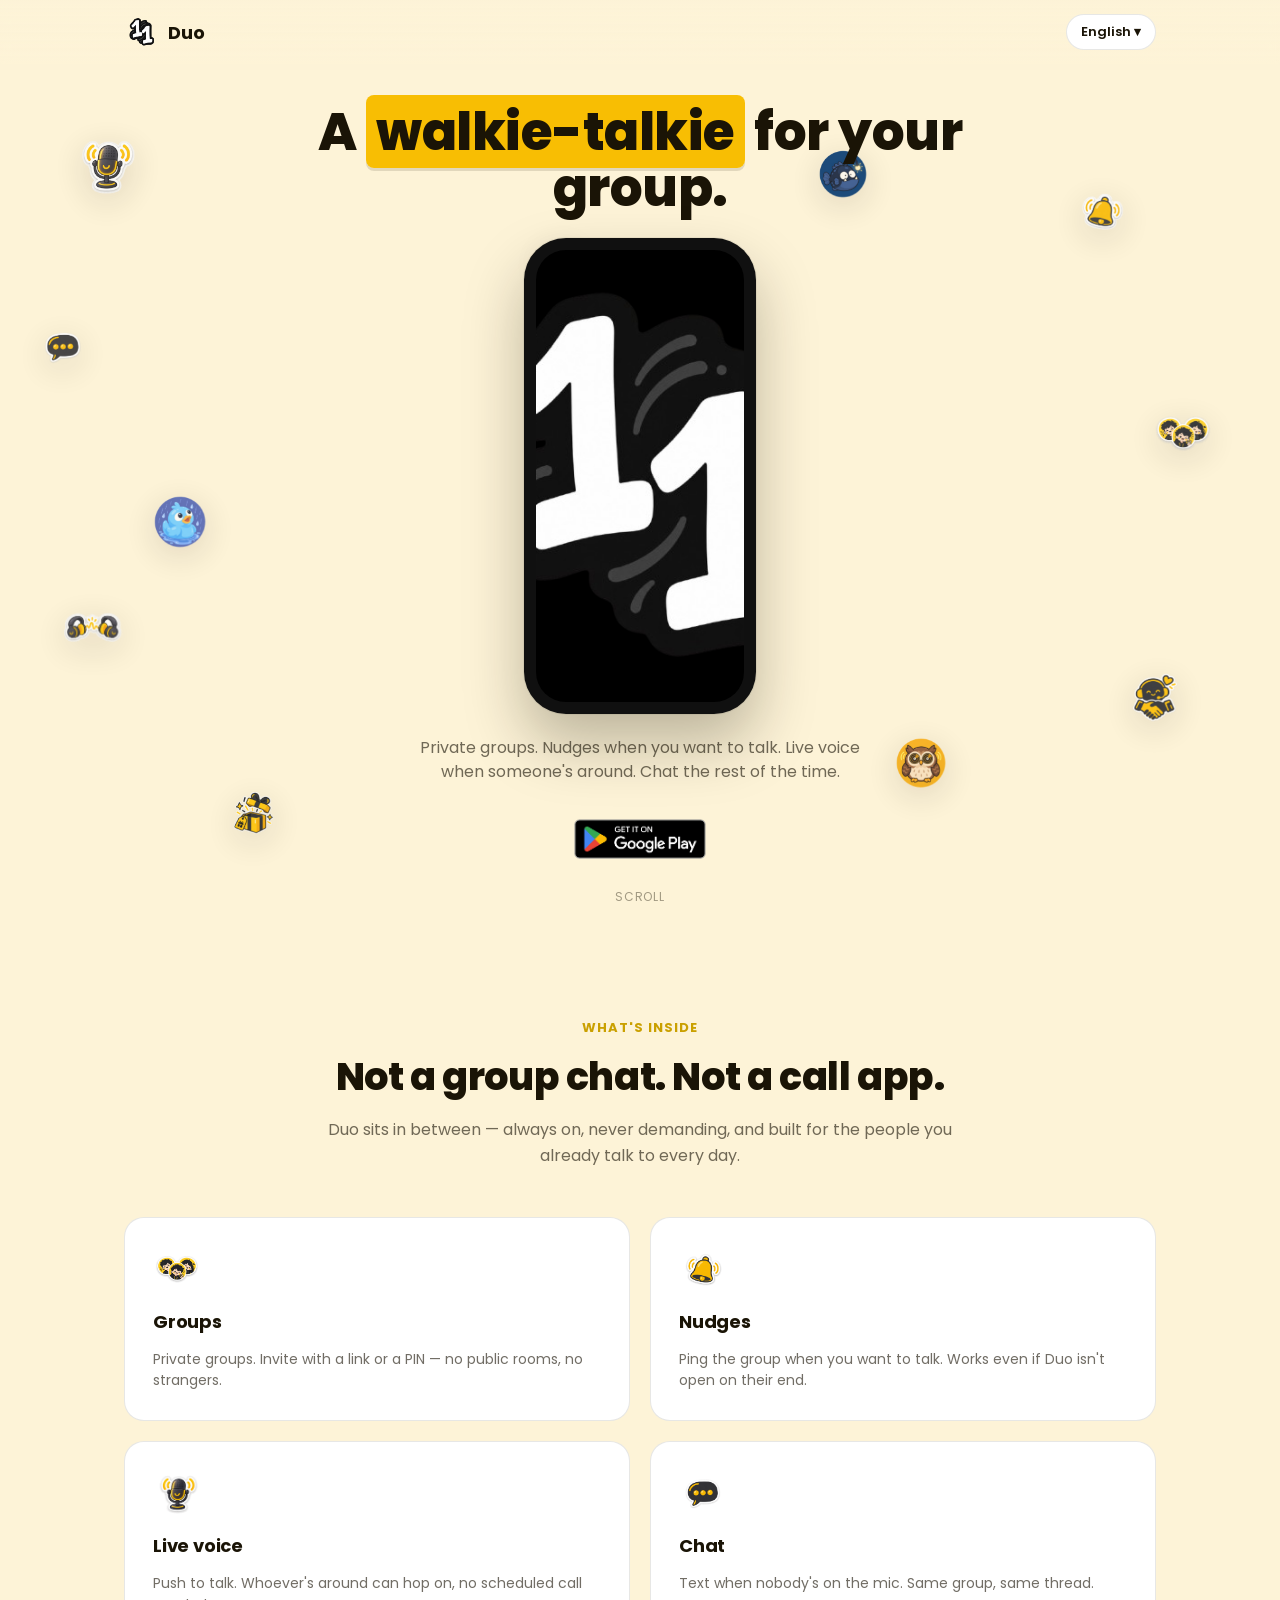
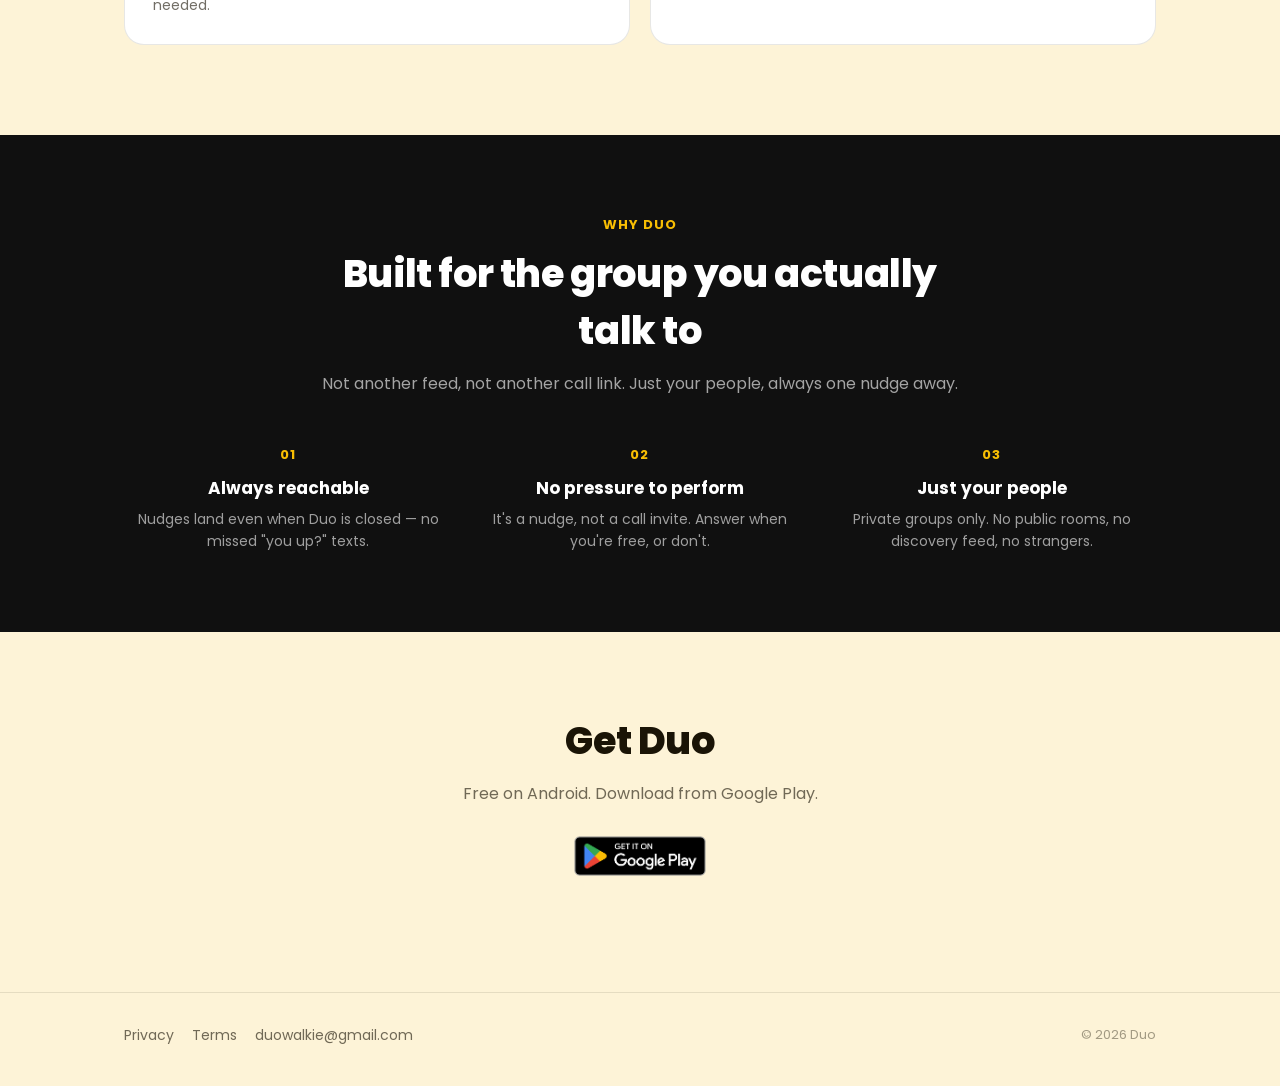
==== index.html @ ca3ac452 "Initial Duo marketing site Plain HTML/CSS/JS landing page with Play badge, features, and localized p" ====
<!doctype html>
<html lang="en">
<head>
  <meta charset="utf-8" />
  <meta name="viewport" content="width=device-width, initial-scale=1" />
  <title>Duo — a walkie-talkie for your group</title>
  <meta name="description" content="Duo lets private friend groups nudge, talk live, and chat. Free on Google Play." />

  <link rel="icon" href="assets/img/logo.png" />
  <link rel="apple-touch-icon" href="assets/img/logo.png" />

  <meta property="og:title" content="Duo — a walkie-talkie for your group" />
  <meta property="og:description" content="Private groups. Nudges, live voice, and chat." />
  <meta property="og:image" content="assets/img/logo.png" />
  <meta property="og:type" content="website" />
  <meta name="twitter:card" content="summary" />

  <link rel="preconnect" href="https://fonts.googleapis.com" />
  <link href="https://fonts.googleapis.com/css2?family=Poppins:wght@400;500;600;700;800&display=swap" rel="stylesheet" />

  <link rel="stylesheet" href="css/style.css" />
</head>
<body>

  <header class="site-header">
    <div class="wrap">
      <a class="brand" href="index.html">
        <img src="assets/img/logo.png" alt="Duo" />
        Duo
      </a>
      <div class="header-actions">
        <nav class="footer-links" style="display:none" aria-hidden="true"></nav>
        <div class="lang-switch">
          <button type="button" class="lang-current">English ▾</button>
          <div class="lang-menu"></div>
        </div>
      </div>
    </div>
  </header>

  <!-- ================= HERO ================= -->
  <section class="hero">
    <div class="float-layer" aria-hidden="true"></div>

    <div class="wrap hero-stage">
      <h1 class="hero-tagline" data-i18n="hero.tagline">
        A <span class="accent">walkie-talkie</span> for your group.
      </h1>

      <div class="phone-shell" aria-hidden="true">
        <div class="phone-notch"></div>
        <div class="phone-screen">
          <!-- Replace with the real product capture. Autoplay/muted/loop so
               it behaves like a GIF without the file-size cost. -->
          <video autoplay muted loop playsinline poster="assets/img/logo.png">
            <source src="assets/img/app-demo.mp4" type="video/mp4" />
          </video>
        </div>
      </div>

      <p class="hero-sub" data-i18n="hero.sub">
        Private groups. Nudges when you want to talk. Live voice when someone's around. Chat the rest of the time.
      </p>

      <a class="play-badge" href="https://play.google.com/store/apps/details?id=app.oneone.one_one_app" target="_blank" rel="noopener">
        <img
          src="assets/img/google-play-badge.png"
          data-i18n-attr="alt:play.alt"
          alt="Get Duo on Google Play"
        />
      </a>
    </div>

    <div class="scroll-hint" data-i18n="hero.scroll">scroll</div>
  </section>

  <!-- ================= FEATURES ================= -->
  <section class="section">
    <div class="wrap">
      <div class="section-head">
        <p class="section-kicker" data-i18n="features.kicker">What's inside</p>
        <h2 class="section-title" data-i18n="features.title">Not a group chat. Not a call app.</h2>
        <p class="section-body" data-i18n="features.body">
          Duo sits in between — always on, never demanding, and built for the people you already talk to every day.
        </p>
      </div>

      <div class="feature-grid">
        <div class="feature-card">
          <img src="assets/stickers/boysNgirls.png" alt="" />
          <h3 data-i18n="features.groups.title">Groups</h3>
          <p data-i18n="features.groups.body">Private groups. Invite with a link or a PIN — no public rooms, no strangers.</p>
        </div>
        <div class="feature-card">
          <img src="assets/stickers/bell.png" alt="" />
          <h3 data-i18n="features.nudges.title">Nudges</h3>
          <p data-i18n="features.nudges.body">Ping the group when you want to talk. Works even if Duo isn't open on their end.</p>
        </div>
        <div class="feature-card">
          <img src="assets/stickers/mic.png" alt="" />
          <h3 data-i18n="features.voice.title">Live voice</h3>
          <p data-i18n="features.voice.body">Push to talk. Whoever's around can hop on, no scheduled call needed.</p>
        </div>
        <div class="feature-card">
          <img src="assets/stickers/message.png" alt="" />
          <h3 data-i18n="features.chat.title">Chat</h3>
          <p data-i18n="features.chat.body">Text when nobody's on the mic. Same group, same thread.</p>
        </div>
      </div>
    </div>
  </section>

  <!-- ================= USP ================= -->
  <section class="usp-band">
    <div class="wrap">
      <div class="section-head">
        <p class="section-kicker" data-i18n="usp.kicker">Why Duo</p>
        <h2 class="section-title" data-i18n="usp.title">Built for the group you actually talk to</h2>
        <p class="section-body" data-i18n="usp.body">
          Not another feed, not another call link. Just your people, always one nudge away.
        </p>
      </div>

      <div class="usp-grid">
        <div class="usp-item">
          <div class="num" data-i18n="usp.1.num">01</div>
          <h4 data-i18n="usp.1.title">Always reachable</h4>
          <p data-i18n="usp.1.body">Nudges land even when Duo is closed — no missed "you up?" texts.</p>
        </div>
        <div class="usp-item">
          <div class="num" data-i18n="usp.2.num">02</div>
          <h4 data-i18n="usp.2.title">No pressure to perform</h4>
          <p data-i18n="usp.2.body">It's a nudge, not a call invite. Answer when you're free, or don't.</p>
        </div>
        <div class="usp-item">
          <div class="num" data-i18n="usp.3.num">03</div>
          <h4 data-i18n="usp.3.title">Just your people</h4>
          <p data-i18n="usp.3.body">Private groups only. No public rooms, no discovery feed, no strangers.</p>
        </div>
      </div>
    </div>
  </section>

  <!-- ================= CTA ================= -->
  <section class="cta-band">
    <div class="wrap">
      <h2 class="section-title" data-i18n="cta.title">Get Duo</h2>
      <p class="section-body" data-i18n="cta.body">Free on Android. Download from Google Play.</p>
      <a class="play-badge" href="https://play.google.com/store/apps/details?id=app.oneone.one_one_app" target="_blank" rel="noopener">
        <img
          src="assets/img/google-play-badge.png"
          data-i18n-attr="alt:play.alt"
          alt="Get Duo on Google Play"
        />
      </a>
    </div>
  </section>

  <footer class="site-footer">
    <div class="wrap">
      <div class="footer-links">
        <a href="privacy.html" data-i18n="nav.privacy">Privacy</a>
        <a href="terms.html" data-i18n="nav.terms">Terms</a>
        <a href="mailto:duowalkie@gmail.com">duowalkie@gmail.com</a>
      </div>
      <div class="footer-copy" data-i18n="footer.copy">© 2026 Duo</div>
    </div>
  </footer>

  <script src="js/i18n.js"></script>
  <script src="js/main.js"></script>
</body>
</html>
---- css/style.css ----
/* Duo marketing site — shared styles */

:root {
  --yellow: #f8be03;
  --yellow-deep: #caa000;
  --bg: #fdf3d7;              /* light warm tint of brand yellow */
  --bg-soft: #fbe9b8;
  --ink: #1a1406;             /* near-black, warm */
  --ink-soft: rgba(26, 20, 6, 0.62);
  --ink-faint: rgba(26, 20, 6, 0.4);
  --card: #ffffff;
  --card-border: rgba(26, 20, 6, 0.1);
  --phone-frame: #101010;
  --max: 1080px;
  --radius: 20px;
}

* { box-sizing: border-box; }

html, body {
  margin: 0;
  padding: 0;
}

body {
  background: var(--bg);
  color: var(--ink);
  font-family: "Poppins", -apple-system, "Segoe UI", Roboto, sans-serif;
  -webkit-font-smoothing: antialiased;
  overflow-x: hidden;
}

img { max-width: 100%; display: block; }

a { color: inherit; text-decoration: none; }

.wrap {
  max-width: var(--max);
  margin: 0 auto;
  padding: 0 24px;
  position: relative;
}

/* ---------- header ---------- */

.site-header {
  position: sticky;
  top: 0;
  z-index: 40;
  background: linear-gradient(to bottom, rgba(253, 243, 215, 0.92), rgba(253, 243, 215, 0.7));
  backdrop-filter: blur(6px);
}

.site-header .wrap {
  display: flex;
  align-items: center;
  justify-content: space-between;
  padding-top: 14px;
  padding-bottom: 14px;
}

.brand {
  display: flex;
  align-items: center;
  gap: 10px;
  font-weight: 700;
  font-size: 18px;
  letter-spacing: -0.2px;
}

.brand img { height: 34px; width: auto; }

.header-actions {
  display: flex;
  align-items: center;
  gap: 14px;
}

/* language switcher */

.lang-switch {
  position: relative;
}

.lang-switch button {
  font-family: inherit;
  background: var(--card);
  border: 1px solid var(--card-border);
  border-radius: 999px;
  padding: 7px 14px;
  font-size: 13px;
  font-weight: 600;
  cursor: pointer;
  color: var(--ink);
  display: flex;
  align-items: center;
  gap: 6px;
}

.lang-menu {
  position: absolute;
  right: 0;
  top: calc(100% + 8px);
  background: var(--card);
  border: 1px solid var(--card-border);
  border-radius: 14px;
  padding: 6px;
  min-width: 150px;
  box-shadow: 0 12px 30px rgba(26, 20, 6, 0.12);
  display: none;
  flex-direction: column;
}

.lang-menu.open { display: flex; }

.lang-menu button {
  background: none;
  border: none;
  text-align: left;
  padding: 9px 12px;
  border-radius: 9px;
  font-size: 14px;
  font-weight: 500;
  cursor: pointer;
  color: var(--ink);
  font-family: inherit;
}

.lang-menu button:hover,
.lang-menu button[aria-current="true"] {
  background: var(--bg-soft);
}

/* ---------- hero ---------- */

.hero {
  position: relative;
  min-height: 92vh;
  display: flex;
  align-items: center;
  padding: 40px 0 60px;
  overflow: hidden;
}

.hero-stage {
  position: relative;
  width: 100%;
  display: flex;
  flex-direction: column;
  align-items: center;
  text-align: center;
  gap: 22px;
  z-index: 2;
}

.hero-tagline {
  font-size: clamp(30px, 5.4vw, 52px);
  font-weight: 800;
  letter-spacing: -0.5px;
  line-height: 1.08;
  margin: 0;
  max-width: 720px;
}

.hero-tagline .accent {
  color: var(--ink);
  background: var(--yellow);
  padding: 0 10px;
  border-radius: 8px;
  box-shadow: 0 3px 0 rgba(26,20,6,0.12);
}

.hero-sub {
  font-size: 16px;
  color: var(--ink-soft);
  max-width: 460px;
  margin: 0;
  line-height: 1.5;
}

/* phone frame */

.phone-shell {
  position: relative;
  width: 232px;
  height: 476px;
  border-radius: 42px;
  background: var(--phone-frame);
  padding: 12px;
  box-shadow:
    0 30px 60px rgba(26, 20, 6, 0.28),
    0 0 0 1px rgba(26, 20, 6, 0.06);
  z-index: 3;
}

.phone-notch {
  position: absolute;
  top: 12px;
  left: 50%;
  transform: translateX(-50%);
  width: 84px;
  height: 20px;
  background: #000;
  border-radius: 0 0 14px 14px;
  z-index: 2;
}

.phone-screen {
  width: 100%;
  height: 100%;
  border-radius: 30px;
  overflow: hidden;
  background: #000;
  position: relative;
}

.phone-screen video,
.phone-screen img {
  width: 100%;
  height: 100%;
  object-fit: cover;
}

/* floating stickers / avatars */

.float-layer {
  position: absolute;
  inset: 0;
  pointer-events: none;
  z-index: 1;
}

.floatie {
  position: absolute;
  width: 64px;
  opacity: 0.9;
  filter: drop-shadow(0 8px 18px rgba(26,20,6,0.15));
  animation: drift 7s ease-in-out infinite;
  will-change: transform;
}

@keyframes drift {
  0%, 100% { transform: translateY(0) rotate(var(--r, 0deg)); }
  50% { transform: translateY(-14px) rotate(var(--r2, 0deg)); }
}

/* play badge */

.play-badge img {
  height: 58px;
  width: auto;
}

.play-badge {
  display: inline-block;
  margin-top: 4px;
}

/* scroll hint */

.scroll-hint {
  position: absolute;
  bottom: 22px;
  left: 50%;
  transform: translateX(-50%);
  font-size: 12px;
  color: var(--ink-faint);
  letter-spacing: 0.06em;
  text-transform: uppercase;
  z-index: 2;
}

/* ---------- features ---------- */

.section {
  padding: 90px 0;
}

.section-head {
  text-align: center;
  max-width: 640px;
  margin: 0 auto 48px;
}

.section-kicker {
  font-size: 13px;
  font-weight: 700;
  letter-spacing: 0.08em;
  text-transform: uppercase;
  color: var(--yellow-deep);
  margin: 0 0 10px;
}

.section-title {
  font-size: clamp(26px, 4vw, 38px);
  font-weight: 800;
  letter-spacing: -0.4px;
  margin: 0 0 12px;
}

.section-body {
  color: var(--ink-soft);
  font-size: 16px;
  line-height: 1.6;
  margin: 0;
}

.feature-grid {
  display: grid;
  grid-template-columns: repeat(2, 1fr);
  gap: 20px;
}

.feature-card {
  background: var(--card);
  border: 1px solid var(--card-border);
  border-radius: var(--radius);
  padding: 28px;
  display: flex;
  flex-direction: column;
  gap: 14px;
}

.feature-card img {
  width: 48px;
  height: 48px;
  object-fit: contain;
}

.feature-card h3 {
  font-size: 18px;
  font-weight: 700;
  margin: 0;
  letter-spacing: -0.2px;
}

.feature-card p {
  font-size: 14px;
  color: var(--ink-soft);
  margin: 0;
  line-height: 1.55;
}

/* usp band */

.usp-band {
  background: var(--phone-frame);
  color: #fff;
  padding: 80px 0;
}

.usp-band .section-kicker { color: var(--yellow); }
.usp-band .section-title { color: #fff; }
.usp-band .section-body { color: rgba(255,255,255,0.62); }

.usp-grid {
  display: grid;
  grid-template-columns: repeat(3, 1fr);
  gap: 24px;
  margin-top: 40px;
}

.usp-item {
  text-align: center;
  padding: 0 8px;
}

.usp-item .num {
  font-size: 13px;
  font-weight: 700;
  color: var(--yellow);
  letter-spacing: 0.08em;
  margin-bottom: 10px;
}

.usp-item h4 {
  font-size: 17px;
  margin: 0 0 8px;
  font-weight: 700;
}

.usp-item p {
  font-size: 14px;
  color: rgba(255,255,255,0.6);
  margin: 0;
  line-height: 1.55;
}

/* cta band */

.cta-band {
  text-align: center;
  padding: 80px 0 100px;
}

.cta-band .play-badge {
  margin-top: 20px;
}

/* ---------- footer ---------- */

.site-footer {
  border-top: 1px solid var(--card-border);
  padding: 32px 0 40px;
}

.site-footer .wrap {
  display: flex;
  flex-wrap: wrap;
  align-items: center;
  justify-content: space-between;
  gap: 14px;
}

.footer-links {
  display: flex;
  gap: 18px;
  font-size: 14px;
  color: var(--ink-soft);
  flex-wrap: wrap;
}

.footer-links a:hover { color: var(--ink); }

.footer-copy {
  font-size: 13px;
  color: var(--ink-faint);
}

/* ---------- legal pages ---------- */

.legal-page .wrap { max-width: 760px; }

.legal-header {
  padding: 56px 0 20px;
}

.legal-header h1 {
  font-size: clamp(28px, 4vw, 40px);
  font-weight: 800;
  margin: 0 0 6px;
  letter-spacing: -0.4px;
}

.legal-updated {
  font-size: 13px;
  color: var(--ink-faint);
}

.legal-body {
  padding-bottom: 80px;
}

.legal-section {
  padding: 22px 0;
  border-bottom: 1px solid var(--card-border);
}

.legal-section:last-child { border-bottom: none; }

.legal-section h2 {
  font-size: 17px;
  font-weight: 700;
  margin: 0 0 10px;
  letter-spacing: -0.1px;
}

.legal-section p {
  font-size: 15px;
  line-height: 1.7;
  color: var(--ink-soft);
  margin: 0;
}

.legal-section a { color: var(--yellow-deep); font-weight: 600; }

/* ---------- 404 ---------- */

.not-found {
  min-height: 80vh;
  display: flex;
  flex-direction: column;
  align-items: center;
  justify-content: center;
  text-align: center;
  gap: 16px;
  padding: 40px 24px;
}

.not-found img { width: 96px; }

.not-found h1 { font-size: 26px; margin: 0; }

.not-found a {
  font-weight: 700;
  color: var(--yellow-deep);
  text-decoration: underline;
}

/* ---------- responsive ---------- */

@media (max-width: 720px) {
  .feature-grid { grid-template-columns: 1fr; }
  .usp-grid { grid-template-columns: 1fr; gap: 32px; }
  .phone-shell { width: 196px; height: 402px; border-radius: 34px; }
  .floatie { width: 46px; }
  .hero { min-height: 100vh; padding-top: 90px; }
}

@media (prefers-reduced-motion: reduce) {
  .floatie { animation: none; }
}
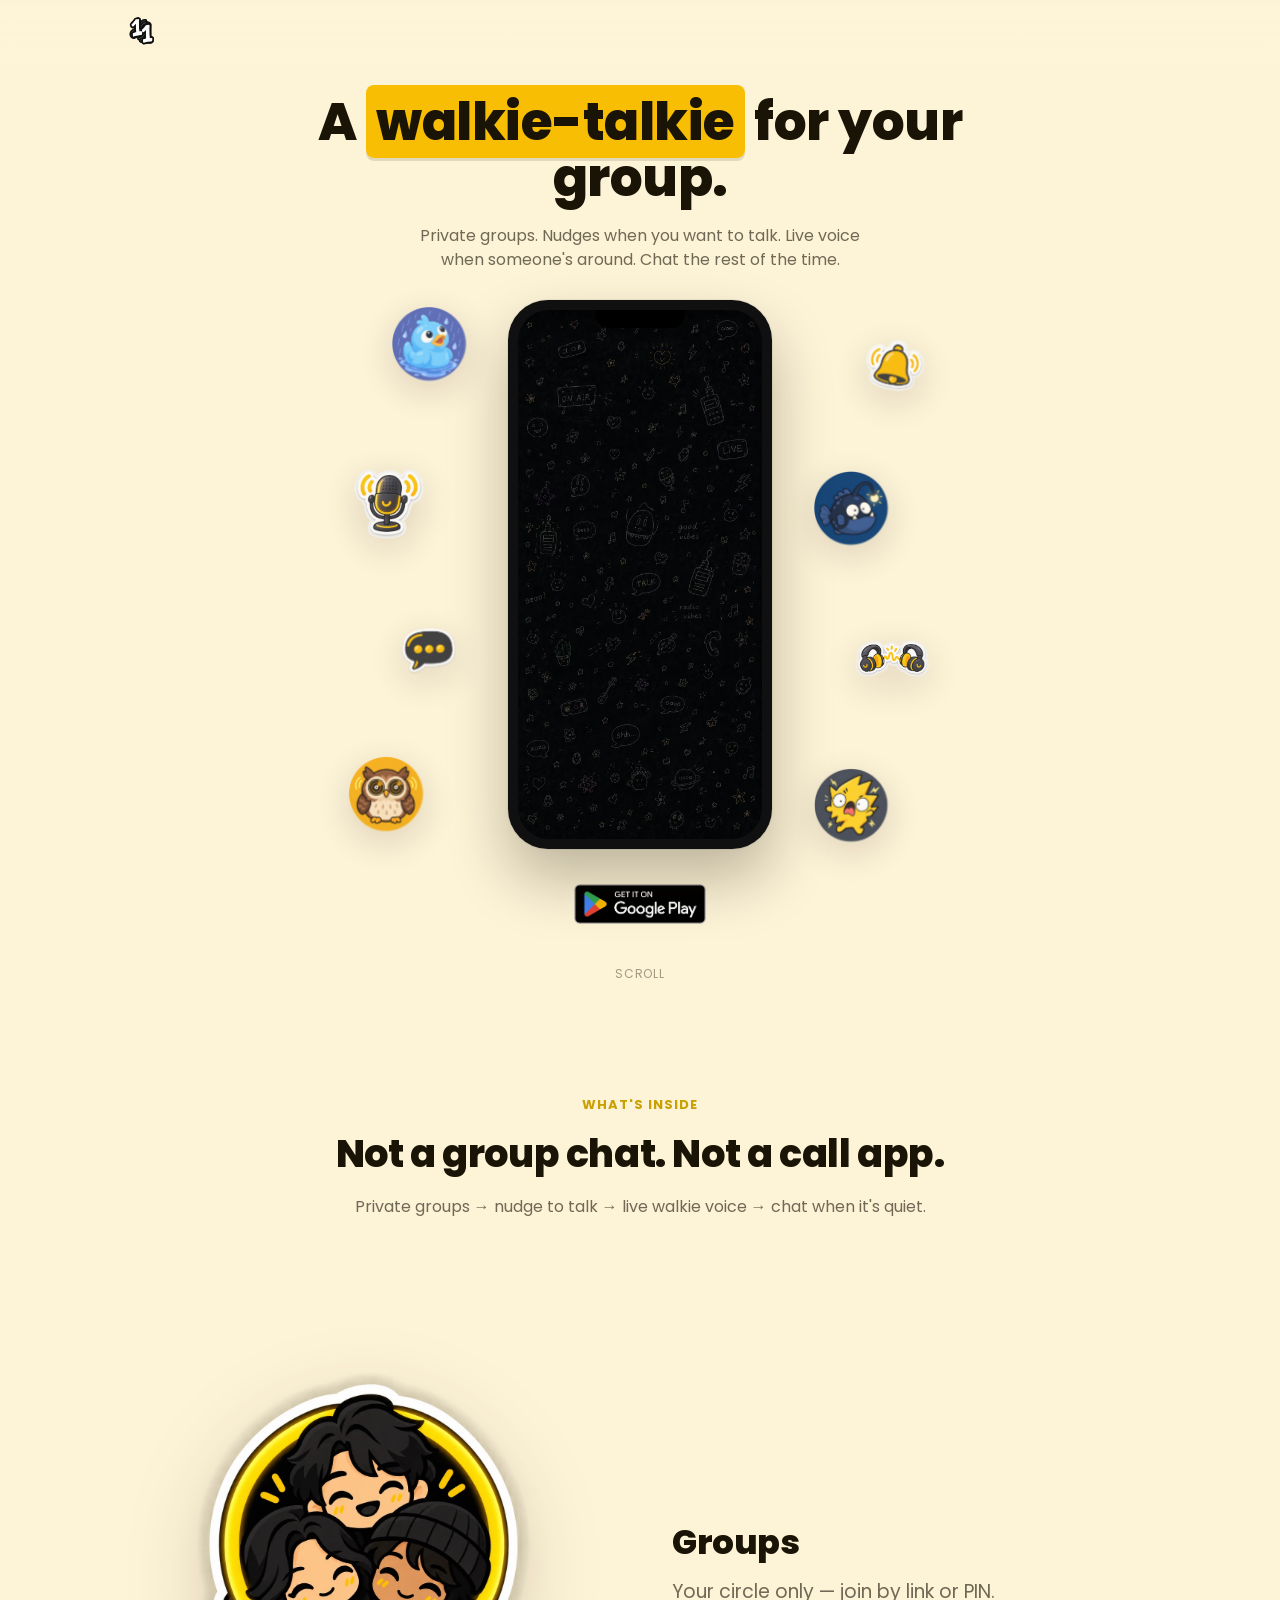
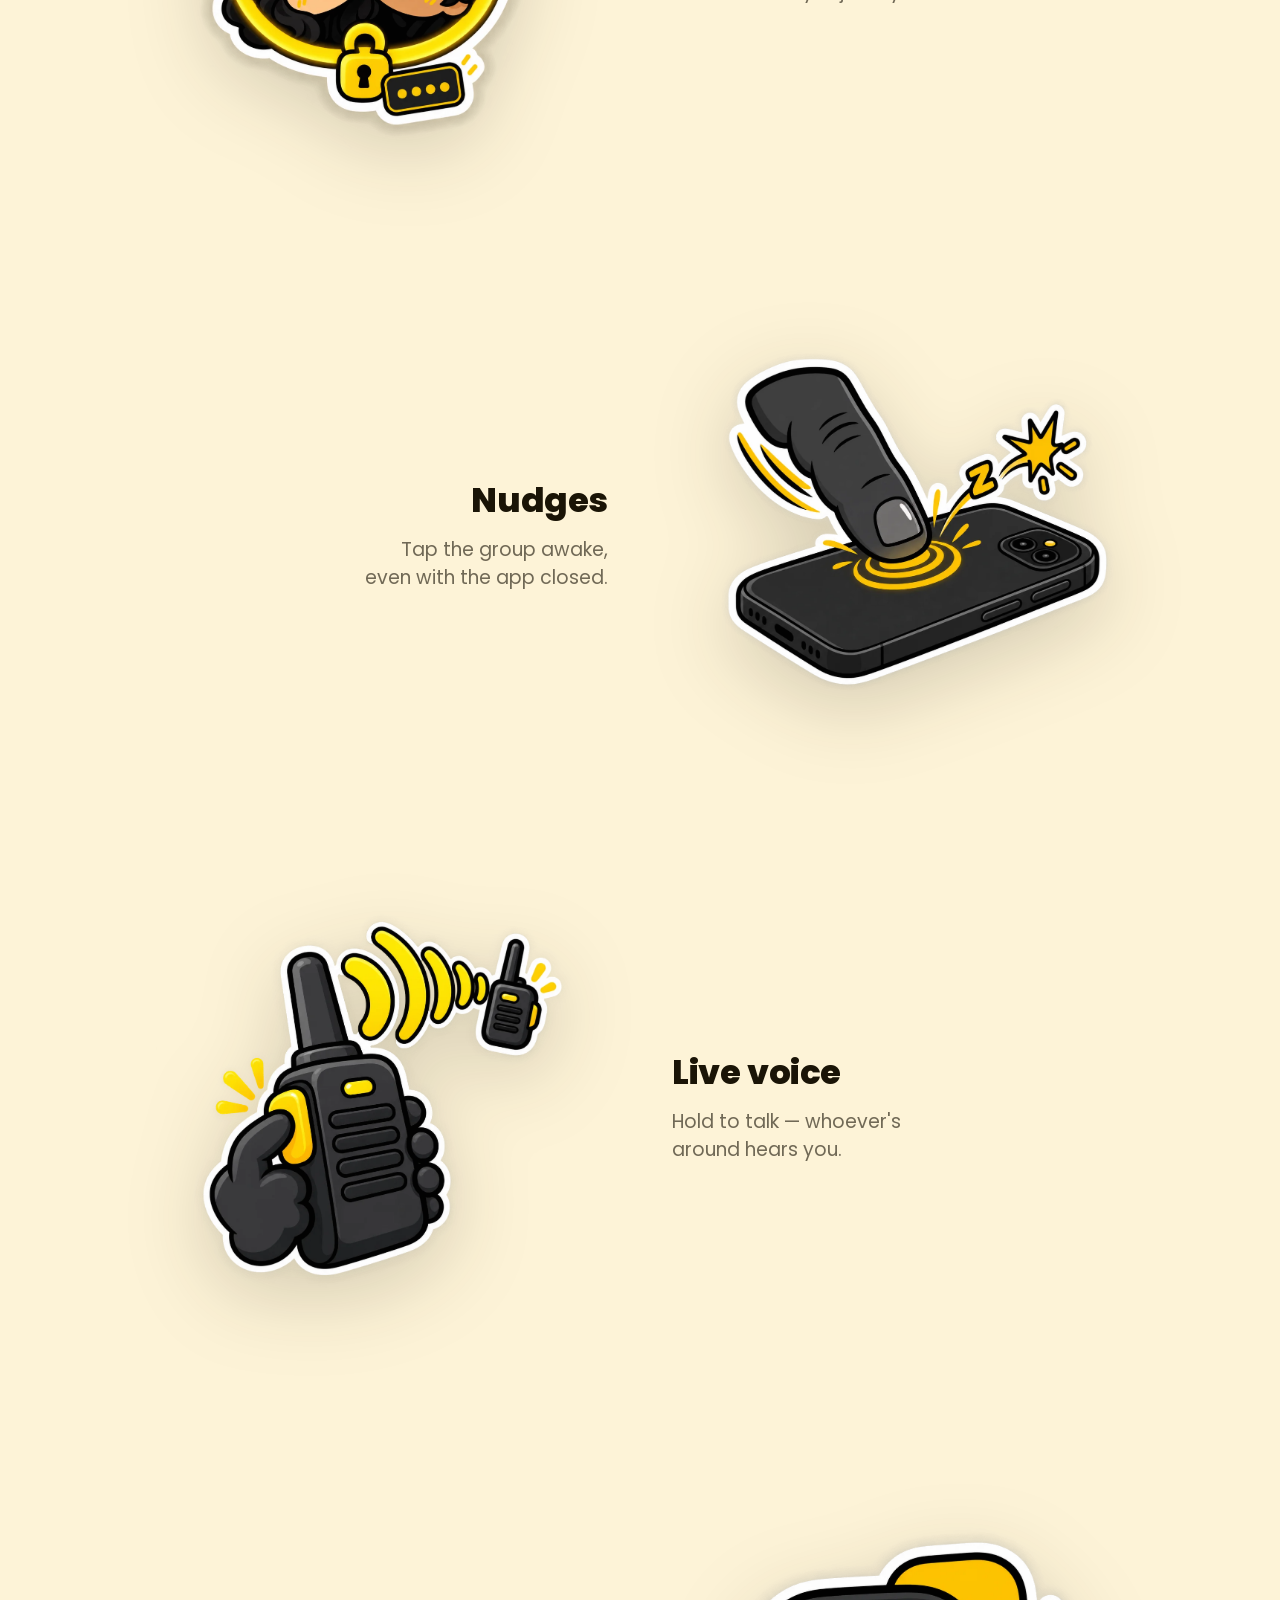
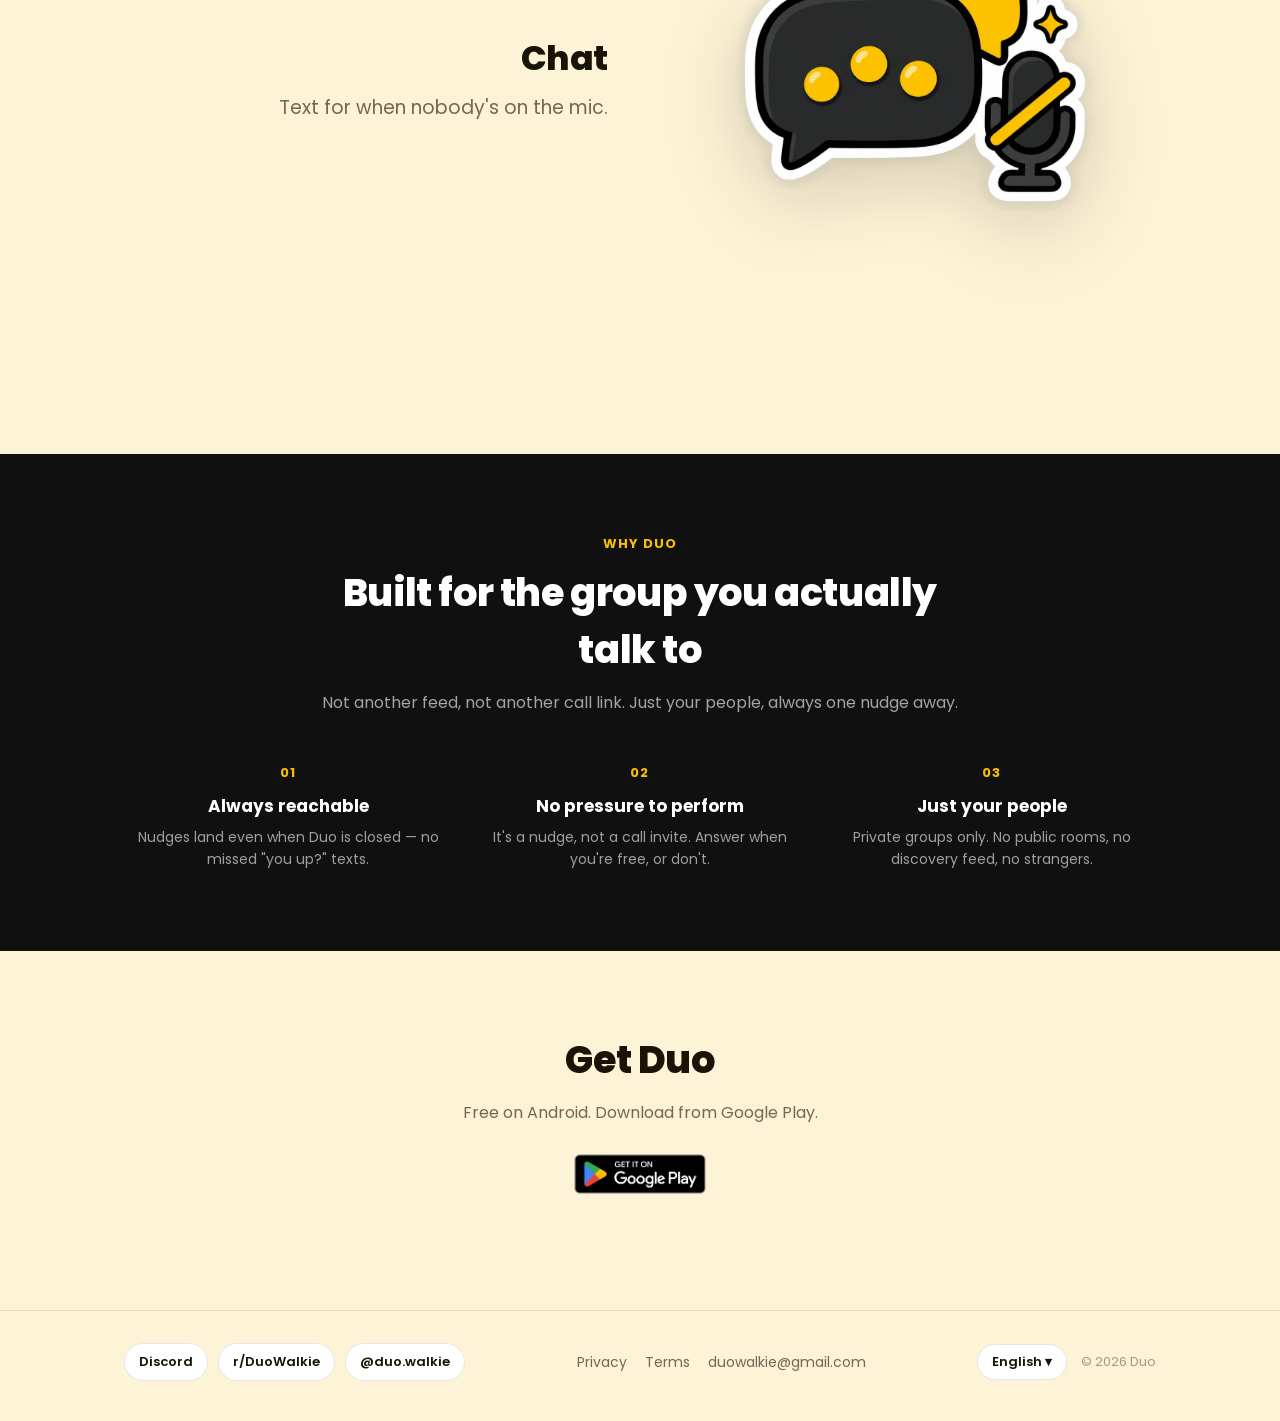
==== commit a7310e3f: "Redesign hero composition, features, header, and footer - Hero: stickers now orbit the phone frame i" ====
--- a/index.html
+++ b/index.html
@@ -24,43 +24,53 @@
 
   <header class="site-header">
     <div class="wrap">
-      <a class="brand" href="index.html">
-        <img src="assets/img/logo.png" alt="Duo" />
-        Duo
+      <a class="brand" href="index.html" aria-label="Duo — home">
+        <img src="assets/img/logo.png" alt="Duo" width="500" height="500" />
       </a>
-      <div class="header-actions">
-        <nav class="footer-links" style="display:none" aria-hidden="true"></nav>
-        <div class="lang-switch">
-          <button type="button" class="lang-current">English ▾</button>
-          <div class="lang-menu"></div>
-        </div>
-      </div>
     </div>
   </header>
 
   <!-- ================= HERO ================= -->
   <section class="hero">
-    <div class="float-layer" aria-hidden="true"></div>
-
     <div class="wrap hero-stage">
       <h1 class="hero-tagline" data-i18n="hero.tagline">
         A <span class="accent">walkie-talkie</span> for your group.
       </h1>
 
-      <div class="phone-shell" aria-hidden="true">
-        <div class="phone-notch"></div>
-        <div class="phone-screen">
-          <!-- Replace with the real product capture. Autoplay/muted/loop so
-               it behaves like a GIF without the file-size cost. -->
-          <video autoplay muted loop playsinline poster="assets/img/logo.png">
-            <source src="assets/img/app-demo.mp4" type="video/mp4" />
-          </video>
-        </div>
-      </div>
-
       <p class="hero-sub" data-i18n="hero.sub">
         Private groups. Nudges when you want to talk. Live voice when someone's around. Chat the rest of the time.
       </p>
+
+      <!-- The phone is the anchor: stickers orbit it, so they can never
+           land on a heading or on the frame itself. -->
+      <div class="phone-orbit">
+        <div class="orbit" aria-hidden="true">
+          <img class="floatie o-l1" src="assets/avatars/cute-duck.png" alt="" loading="lazy" decoding="async" />
+          <img class="floatie o-l2" src="assets/stickers/mic.png" alt="" loading="lazy" decoding="async" />
+          <img class="floatie o-l3" src="assets/stickers/message.png" alt="" loading="lazy" decoding="async" />
+          <img class="floatie o-l4" src="assets/avatars/cool-owl.png" alt="" loading="lazy" decoding="async" />
+          <img class="floatie o-r1" src="assets/stickers/bell.png" alt="" loading="lazy" decoding="async" />
+          <img class="floatie o-r2" src="assets/avatars/blue-fish.png" alt="" loading="lazy" decoding="async" />
+          <img class="floatie o-r3" src="assets/stickers/headset.png" alt="" loading="lazy" decoding="async" />
+          <img class="floatie o-r4" src="assets/avatars/crazy-yellow.png" alt="" loading="lazy" decoding="async" />
+        </div>
+
+        <div class="phone-shell">
+          <div class="phone-notch" aria-hidden="true"></div>
+          <div class="phone-screen">
+            <picture>
+              <source srcset="assets/img/app-screen.webp" type="image/webp" />
+              <img
+                src="assets/img/app-screen.png"
+                width="852"
+                height="1846"
+                alt="Duo app showing a private group with live voice"
+                decoding="async"
+              />
+            </picture>
+          </div>
+        </div>
+      </div>
 
       <a class="play-badge" href="https://play.google.com/store/apps/details?id=app.oneone.one_one_app" target="_blank" rel="noopener">
         <img
@@ -75,37 +85,68 @@
   </section>
 
   <!-- ================= FEATURES ================= -->
-  <section class="section">
+  <section class="section features" id="features">
     <div class="wrap">
       <div class="section-head">
         <p class="section-kicker" data-i18n="features.kicker">What's inside</p>
         <h2 class="section-title" data-i18n="features.title">Not a group chat. Not a call app.</h2>
         <p class="section-body" data-i18n="features.body">
-          Duo sits in between — always on, never demanding, and built for the people you already talk to every day.
+          Private groups → nudge to talk → live walkie voice → chat when it's quiet.
         </p>
       </div>
 
-      <div class="feature-grid">
-        <div class="feature-card">
-          <img src="assets/stickers/boysNgirls.png" alt="" />
-          <h3 data-i18n="features.groups.title">Groups</h3>
-          <p data-i18n="features.groups.body">Private groups. Invite with a link or a PIN — no public rooms, no strangers.</p>
-        </div>
-        <div class="feature-card">
-          <img src="assets/stickers/bell.png" alt="" />
-          <h3 data-i18n="features.nudges.title">Nudges</h3>
-          <p data-i18n="features.nudges.body">Ping the group when you want to talk. Works even if Duo isn't open on their end.</p>
-        </div>
-        <div class="feature-card">
-          <img src="assets/stickers/mic.png" alt="" />
-          <h3 data-i18n="features.voice.title">Live voice</h3>
-          <p data-i18n="features.voice.body">Push to talk. Whoever's around can hop on, no scheduled call needed.</p>
-        </div>
-        <div class="feature-card">
-          <img src="assets/stickers/message.png" alt="" />
-          <h3 data-i18n="features.chat.title">Chat</h3>
-          <p data-i18n="features.chat.body">Text when nobody's on the mic. Same group, same thread.</p>
-        </div>
+      <div class="feature-list">
+        <article class="feature reveal">
+          <div class="feature-art">
+            <picture>
+              <source srcset="assets/stickers/feature-groups.webp" type="image/webp" />
+              <img src="assets/stickers/feature-groups.png" width="1129" height="1129" alt="" loading="lazy" decoding="async" />
+            </picture>
+          </div>
+          <div class="feature-say">
+            <h3 data-i18n="features.groups.title">Groups</h3>
+            <p data-i18n="features.groups.body">Your circle only — join by link or PIN.</p>
+          </div>
+        </article>
+
+        <article class="feature reveal">
+          <div class="feature-art">
+            <picture>
+              <source srcset="assets/stickers/feature-nudges.webp" type="image/webp" />
+              <img src="assets/stickers/feature-nudges.png" width="1129" height="1129" alt="" loading="lazy" decoding="async" />
+            </picture>
+          </div>
+          <div class="feature-say">
+            <h3 data-i18n="features.nudges.title">Nudges</h3>
+            <p data-i18n="features.nudges.body">Tap the group awake, even with the app closed.</p>
+          </div>
+        </article>
+
+        <article class="feature reveal">
+          <div class="feature-art">
+            <picture>
+              <source srcset="assets/stickers/feature-voice.webp" type="image/webp" />
+              <img src="assets/stickers/feature-voice.png" width="1129" height="1129" alt="" loading="lazy" decoding="async" />
+            </picture>
+          </div>
+          <div class="feature-say">
+            <h3 data-i18n="features.voice.title">Live voice</h3>
+            <p data-i18n="features.voice.body">Hold to talk — whoever's around hears you.</p>
+          </div>
+        </article>
+
+        <article class="feature reveal">
+          <div class="feature-art">
+            <picture>
+              <source srcset="assets/stickers/feature-chat.webp" type="image/webp" />
+              <img src="assets/stickers/feature-chat.png" width="1129" height="1129" alt="" loading="lazy" decoding="async" />
+            </picture>
+          </div>
+          <div class="feature-say">
+            <h3 data-i18n="features.chat.title">Chat</h3>
+            <p data-i18n="features.chat.body">Text for when nobody's on the mic.</p>
+          </div>
+        </article>
       </div>
     </div>
   </section>
@@ -158,12 +199,25 @@
 
   <footer class="site-footer">
     <div class="wrap">
+      <nav class="social-list" aria-label="Duo on social media">
+        <a href="https://discord.com/invite/8R8MMz2Cd" target="_blank" rel="noopener" aria-label="Duo on Discord">Discord</a>
+        <a href="https://www.reddit.com/r/DuoWalkie/" target="_blank" rel="noopener" aria-label="Duo on Reddit">r/DuoWalkie</a>
+        <a href="https://www.instagram.com/duo.walkie" target="_blank" rel="noopener" aria-label="Duo on Instagram">@duo.walkie</a>
+      </nav>
+
       <div class="footer-links">
         <a href="privacy.html" data-i18n="nav.privacy">Privacy</a>
         <a href="terms.html" data-i18n="nav.terms">Terms</a>
         <a href="mailto:duowalkie@gmail.com">duowalkie@gmail.com</a>
       </div>
-      <div class="footer-copy" data-i18n="footer.copy">© 2026 Duo</div>
+
+      <div class="footer-meta">
+        <div class="lang-switch">
+          <button type="button" class="lang-current">English ▾</button>
+          <div class="lang-menu"></div>
+        </div>
+        <div class="footer-copy" data-i18n="footer.copy">© 2026 Duo</div>
+      </div>
     </div>
   </footer>
 
--- a/css/style.css
+++ b/css/style.css
@@ -54,29 +54,18 @@
 .site-header .wrap {
   display: flex;
   align-items: center;
-  justify-content: space-between;
   padding-top: 14px;
   padding-bottom: 14px;
 }
 
 .brand {
-  display: flex;
-  align-items: center;
-  gap: 10px;
-  font-weight: 700;
-  font-size: 18px;
-  letter-spacing: -0.2px;
-}
-
-.brand img { height: 34px; width: auto; }
-
-.header-actions {
-  display: flex;
-  align-items: center;
-  gap: 14px;
-}
-
-/* language switcher */
+  display: inline-flex;
+  align-items: center;
+}
+
+.brand img { height: 34px; width: 34px; }
+
+/* language switcher (lives in the footer) */
 
 .lang-switch {
   position: relative;
@@ -99,8 +88,8 @@
 
 .lang-menu {
   position: absolute;
-  right: 0;
-  top: calc(100% + 8px);
+  left: 0;
+  bottom: calc(100% + 8px);
   background: var(--card);
   border: 1px solid var(--card-border);
   border-radius: 14px;
@@ -109,6 +98,7 @@
   box-shadow: 0 12px 30px rgba(26, 20, 6, 0.12);
   display: none;
   flex-direction: column;
+  z-index: 5;
 }
 
 .lang-menu.open { display: flex; }
@@ -138,19 +128,17 @@
   min-height: 92vh;
   display: flex;
   align-items: center;
-  padding: 40px 0 60px;
+  padding: 32px 0 72px;
   overflow: hidden;
 }
 
 .hero-stage {
-  position: relative;
   width: 100%;
   display: flex;
   flex-direction: column;
   align-items: center;
   text-align: center;
-  gap: 22px;
-  z-index: 2;
+  gap: 18px;
 }
 
 .hero-tagline {
@@ -178,28 +166,34 @@
   line-height: 1.5;
 }
 
-/* phone frame */
+/* phone frame + the stickers that orbit it */
+
+.phone-orbit {
+  position: relative;
+  width: clamp(212px, 58vw, 264px);
+  margin: 10px auto 4px;
+}
 
 .phone-shell {
   position: relative;
-  width: 232px;
-  height: 476px;
-  border-radius: 42px;
+  width: 100%;
+  border-radius: clamp(32px, 9vw, 40px);
   background: var(--phone-frame);
-  padding: 12px;
+  padding: 10px;
   box-shadow:
     0 30px 60px rgba(26, 20, 6, 0.28),
     0 0 0 1px rgba(26, 20, 6, 0.06);
   z-index: 3;
+  will-change: transform;
 }
 
 .phone-notch {
   position: absolute;
-  top: 12px;
+  top: 10px;
   left: 50%;
   transform: translateX(-50%);
-  width: 84px;
-  height: 20px;
+  width: 34%;
+  height: 18px;
   background: #000;
   border-radius: 0 0 14px 14px;
   z-index: 2;
@@ -207,41 +201,63 @@
 
 .phone-screen {
   width: 100%;
-  height: 100%;
-  border-radius: 30px;
+  /* matches the capture (852 × 1846) so nothing stretches */
+  aspect-ratio: 852 / 1846;
+  border-radius: clamp(24px, 7vw, 31px);
   overflow: hidden;
   background: #000;
   position: relative;
 }
 
+.phone-screen picture,
 .phone-screen video,
 .phone-screen img {
+  display: block;
   width: 100%;
   height: 100%;
   object-fit: cover;
 }
 
-/* floating stickers / avatars */
-
-.float-layer {
+/* floating stickers / avatars — anchored to the phone, never to the text */
+
+.orbit {
   position: absolute;
   inset: 0;
   pointer-events: none;
   z-index: 1;
+  --s: clamp(38px, 7.4vw, 76px);
+  --gap: clamp(10px, 3.2vw, 56px);
+  --gap2: calc(var(--gap) * 2.05);
 }
 
 .floatie {
   position: absolute;
-  width: 64px;
-  opacity: 0.9;
-  filter: drop-shadow(0 8px 18px rgba(26,20,6,0.15));
+  width: var(--s);
+  height: auto;
+  opacity: 0.92;
+  filter: drop-shadow(0 10px 20px rgba(26,20,6,0.16));
   animation: drift 7s ease-in-out infinite;
   will-change: transform;
 }
 
+.o-l1, .o-l2, .o-l3, .o-l4 { right: calc(100% + var(--gap)); }
+.o-r1, .o-r2, .o-r3, .o-r4 { left: calc(100% + var(--gap)); }
+
+.o-l2, .o-l4 { right: calc(100% + var(--gap2)); }
+.o-r1, .o-r3 { left: calc(100% + var(--gap2)); }
+
+.o-l1 { top: 1%;  --r: -9deg;  animation-delay: 0s;    animation-duration: 6.5s; }
+.o-l2 { top: 29%; --r: 7deg;   animation-delay: 0.6s;  animation-duration: 7.5s; }
+.o-l3 { top: 57%; --r: -6deg;  animation-delay: 1.1s;  animation-duration: 8s; }
+.o-l4 { top: 83%; --r: 10deg;  animation-delay: 1.6s;  animation-duration: 6.8s; }
+.o-r1 { top: 5%;  --r: 11deg;  animation-delay: 0.3s;  animation-duration: 7.2s; }
+.o-r2 { top: 31%; --r: -8deg;  animation-delay: 0.9s;  animation-duration: 6.4s; }
+.o-r3 { top: 59%; --r: 6deg;   animation-delay: 1.4s;  animation-duration: 7.8s; }
+.o-r4 { top: 85%; --r: -11deg; animation-delay: 1.9s;  animation-duration: 6.9s; }
+
 @keyframes drift {
   0%, 100% { transform: translateY(0) rotate(var(--r, 0deg)); }
-  50% { transform: translateY(-14px) rotate(var(--r2, 0deg)); }
+  50% { transform: translateY(-12px) rotate(calc(var(--r, 0deg) + 5deg)); }
 }
 
 /* play badge */
@@ -270,7 +286,7 @@
   z-index: 2;
 }
 
-/* ---------- features ---------- */
+/* ---------- sections ---------- */
 
 .section {
   padding: 90px 0;
@@ -305,40 +321,63 @@
   margin: 0;
 }
 
-.feature-grid {
+/* ---------- features: four big illustrations ---------- */
+
+.features .section-head { margin-bottom: clamp(24px, 5vw, 56px); }
+
+.feature-list {
+  display: flex;
+  flex-direction: column;
+}
+
+.feature {
   display: grid;
-  grid-template-columns: repeat(2, 1fr);
-  gap: 20px;
-}
-
-.feature-card {
-  background: var(--card);
-  border: 1px solid var(--card-border);
-  border-radius: var(--radius);
-  padding: 28px;
-  display: flex;
-  flex-direction: column;
-  gap: 14px;
-}
-
-.feature-card img {
-  width: 48px;
-  height: 48px;
-  object-fit: contain;
-}
-
-.feature-card h3 {
-  font-size: 18px;
-  font-weight: 700;
+  grid-template-columns: 1fr 1fr;
+  align-items: center;
+  gap: clamp(20px, 5vw, 72px);
+  padding: clamp(36px, 6vw, 76px) 0;
+}
+
+.feature:nth-child(even) .feature-art { order: 2; }
+
+.feature-art img {
+  width: 100%;
+  max-width: 420px;
+  height: auto;
+  margin: 0 auto;
+  filter: drop-shadow(0 22px 40px rgba(26, 20, 6, 0.18));
+}
+
+.feature-say h3 {
+  font-size: clamp(24px, 3.4vw, 34px);
+  font-weight: 800;
+  letter-spacing: -0.4px;
+  margin: 0 0 10px;
+}
+
+.feature-say p {
+  font-size: clamp(16px, 1.8vw, 19px);
+  color: var(--ink-soft);
+  line-height: 1.5;
   margin: 0;
-  letter-spacing: -0.2px;
-}
-
-.feature-card p {
-  font-size: 14px;
-  color: var(--ink-soft);
-  margin: 0;
-  line-height: 1.55;
+  max-width: 32ch;
+  text-wrap: balance;
+}
+
+.feature:nth-child(even) .feature-say { justify-self: end; text-align: right; }
+.feature:nth-child(even) .feature-say p { margin-left: auto; }
+
+/* scroll reveal */
+
+.reveal {
+  opacity: 0;
+  transform: translateY(20px);
+  transition: opacity 0.6s ease, transform 0.6s ease;
+}
+
+.reveal.in {
+  opacity: 1;
+  transform: none;
 }
 
 /* usp band */
@@ -409,7 +448,7 @@
   flex-wrap: wrap;
   align-items: center;
   justify-content: space-between;
-  gap: 14px;
+  gap: 16px;
 }
 
 .footer-links {
@@ -421,6 +460,38 @@
 }
 
 .footer-links a:hover { color: var(--ink); }
+
+.social-list {
+  display: flex;
+  gap: 10px;
+  flex-wrap: wrap;
+}
+
+.social-list a {
+  display: inline-flex;
+  align-items: center;
+  gap: 6px;
+  background: var(--card);
+  border: 1px solid var(--card-border);
+  border-radius: 999px;
+  padding: 8px 14px;
+  font-size: 13px;
+  font-weight: 600;
+  color: var(--ink);
+}
+
+.social-list a:hover,
+.social-list a:focus-visible {
+  background: var(--bg-soft);
+  border-color: rgba(26, 20, 6, 0.2);
+}
+
+.footer-meta {
+  display: flex;
+  align-items: center;
+  gap: 14px;
+  flex-wrap: wrap;
+}
 
 .footer-copy {
   font-size: 13px;
@@ -499,14 +570,45 @@
 
 /* ---------- responsive ---------- */
 
+@media (max-width: 860px) {
+  .feature {
+    grid-template-columns: 1fr;
+    justify-items: center;
+    text-align: center;
+    gap: 18px;
+    padding: clamp(30px, 7vw, 56px) 0;
+  }
+
+  .feature:nth-child(even) .feature-art { order: 0; }
+
+  .feature:nth-child(even) .feature-say {
+    justify-self: center;
+    text-align: center;
+  }
+
+  .feature-say p { max-width: 30ch; margin: 0 auto; }
+  .feature-art img { max-width: min(78vw, 360px); }
+}
+
 @media (max-width: 720px) {
-  .feature-grid { grid-template-columns: 1fr; }
   .usp-grid { grid-template-columns: 1fr; gap: 32px; }
-  .phone-shell { width: 196px; height: 402px; border-radius: 34px; }
-  .floatie { width: 46px; }
-  .hero { min-height: 100vh; padding-top: 90px; }
+  .section { padding: 64px 0; }
+  .hero { min-height: 100vh; padding-top: 24px; }
+  .site-footer .wrap { justify-content: center; text-align: center; }
+  .footer-meta { justify-content: center; width: 100%; }
+  .site-footer .lang-menu { left: 50%; transform: translateX(-50%); }
+}
+
+/* below this width the side gutters get tight — keep four stickers, drop the
+   outer ring so nothing runs off the viewport */
+@media (max-width: 560px) {
+  .o-l2, .o-l4, .o-r1, .o-r3 { display: none; }
+  .orbit { --s: clamp(36px, 11vw, 52px); }
 }
 
 @media (prefers-reduced-motion: reduce) {
   .floatie { animation: none; }
-}
+  .reveal { opacity: 1; transform: none; transition: none; }
+  .phone-shell { transform: none !important; }
+  .orbit { transform: none !important; }
+}
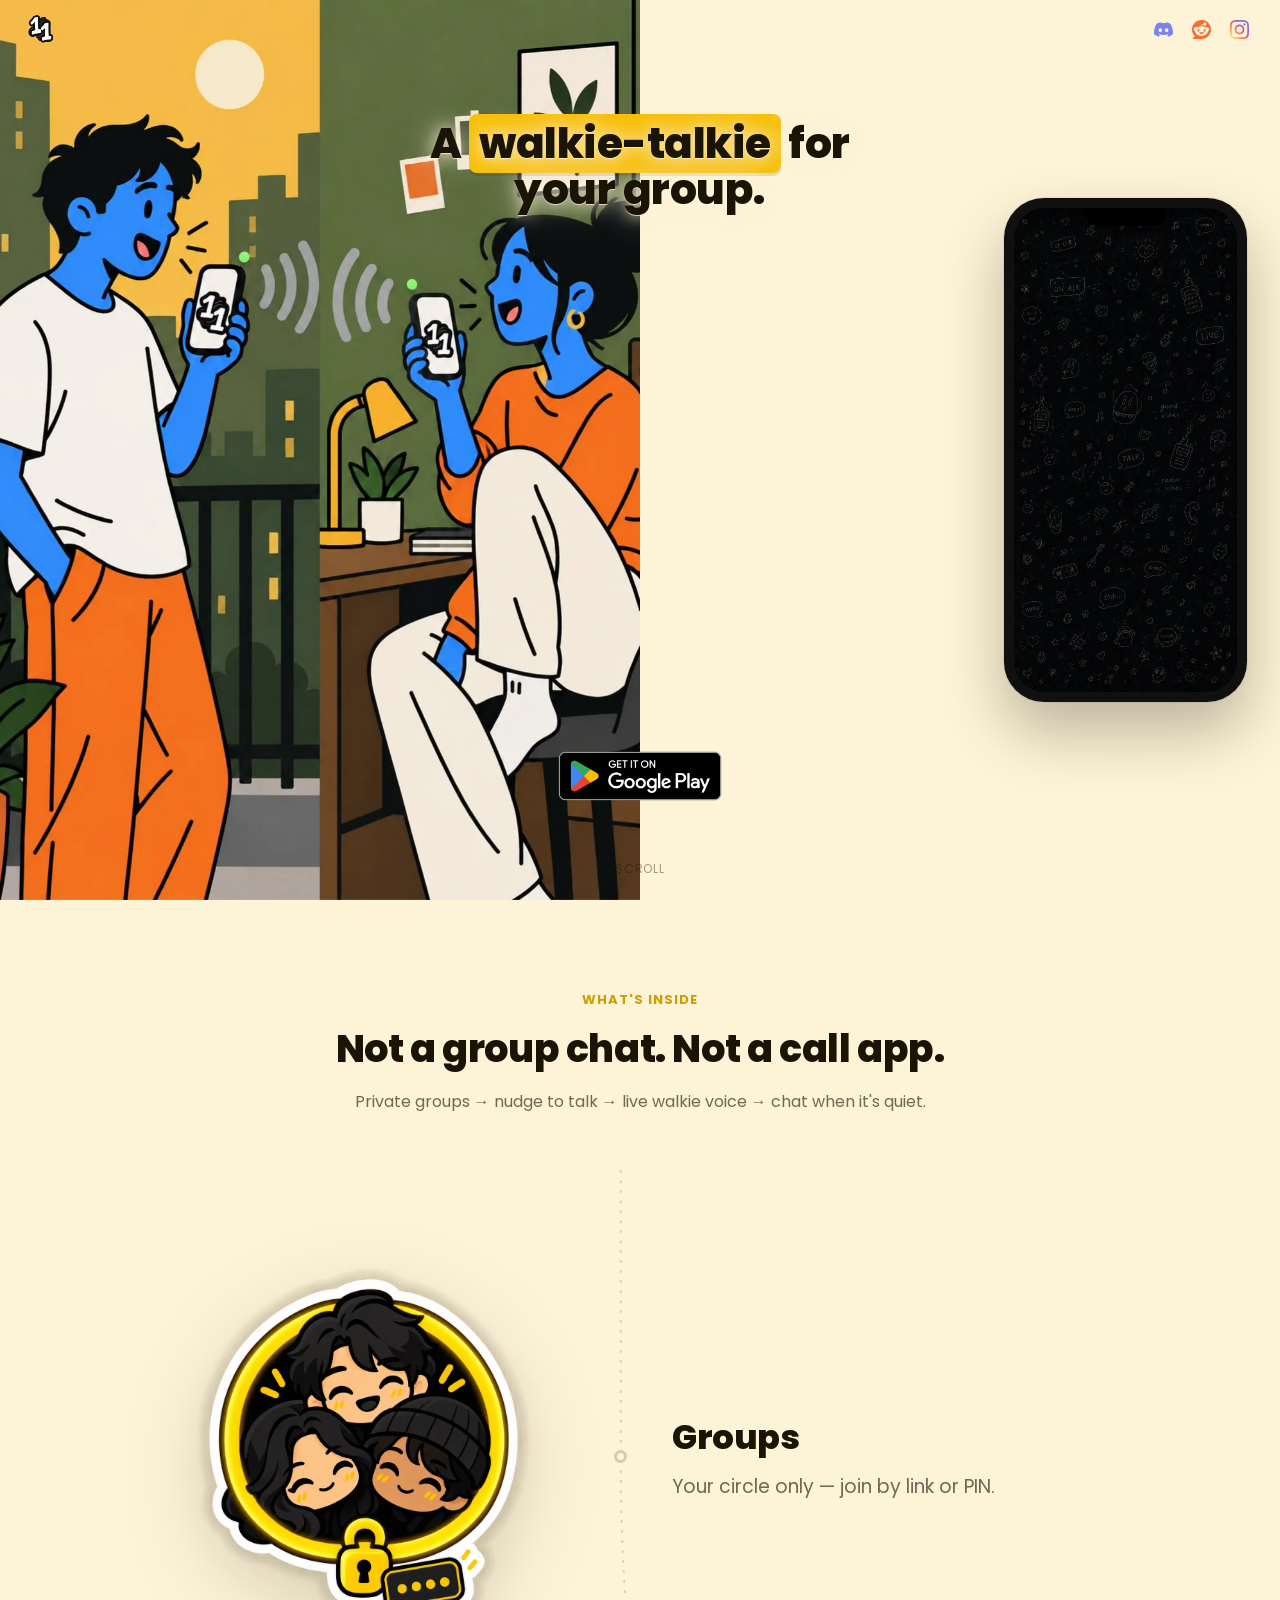
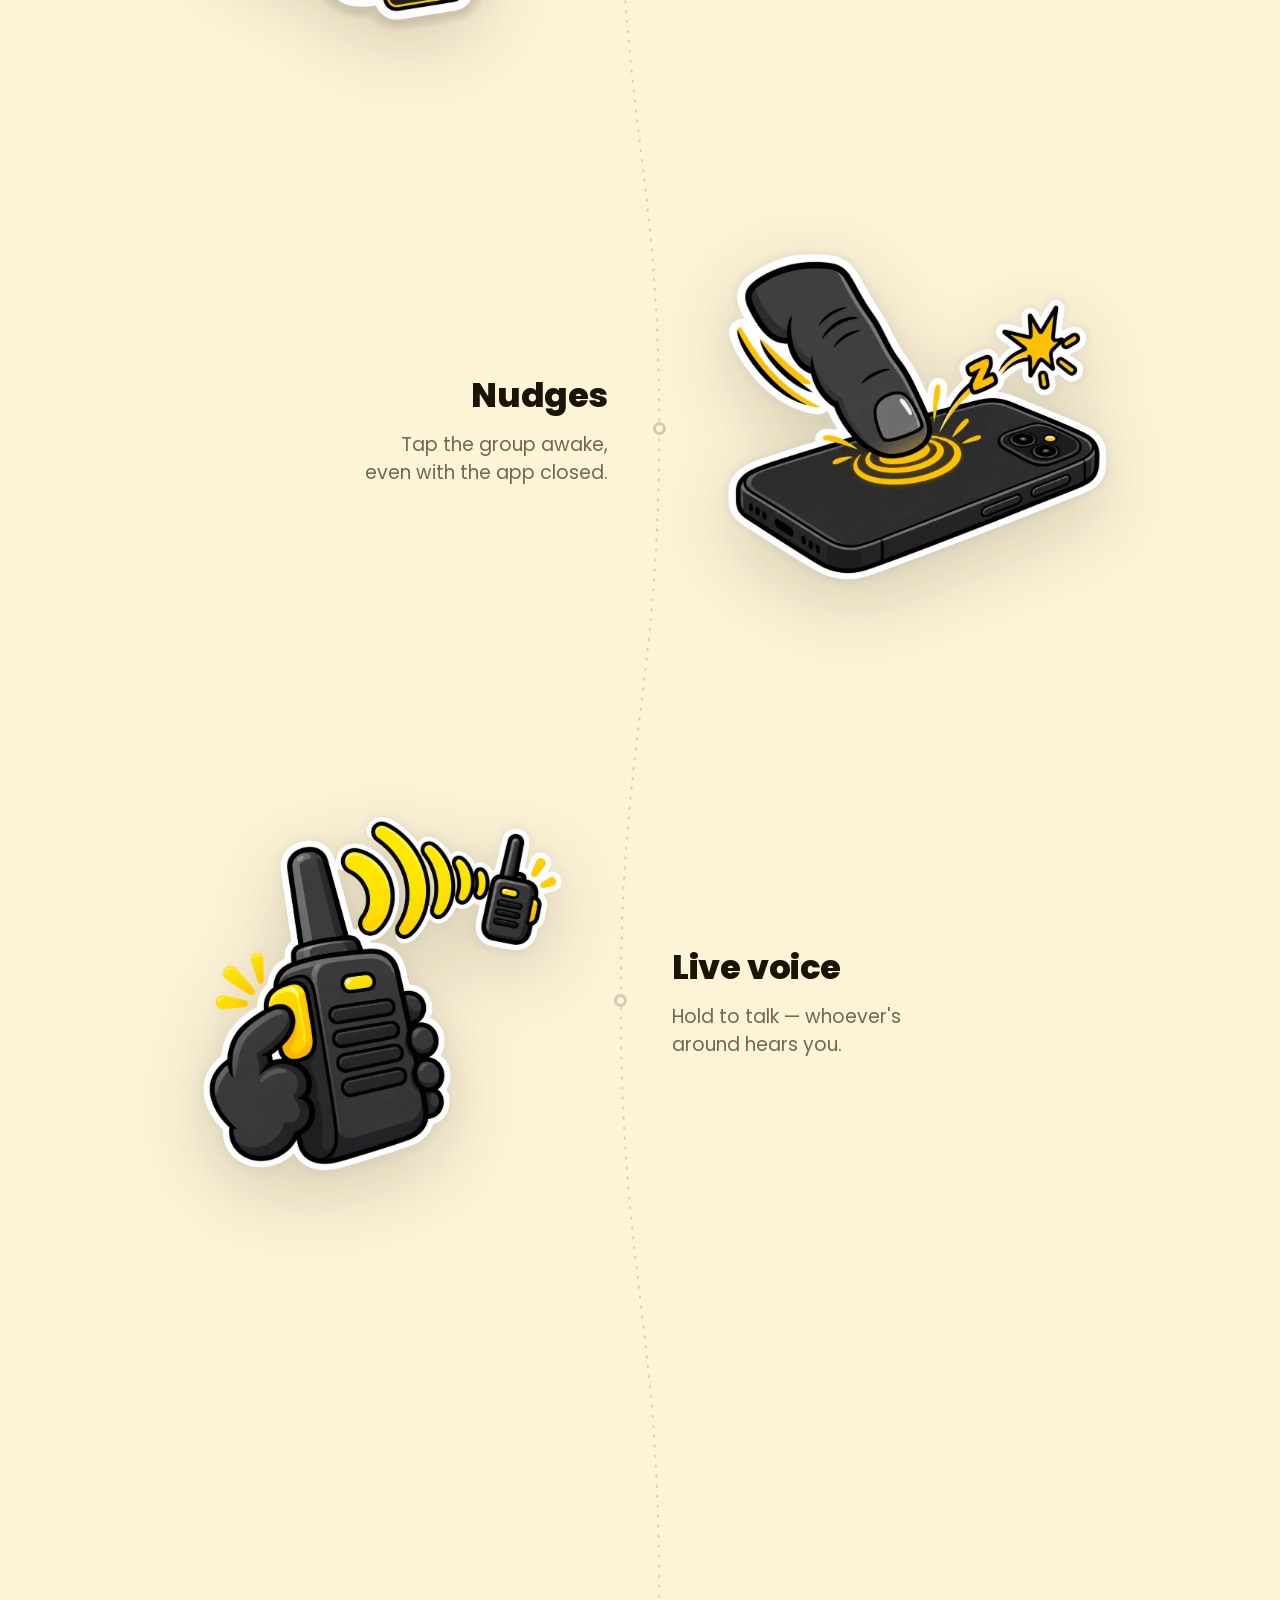
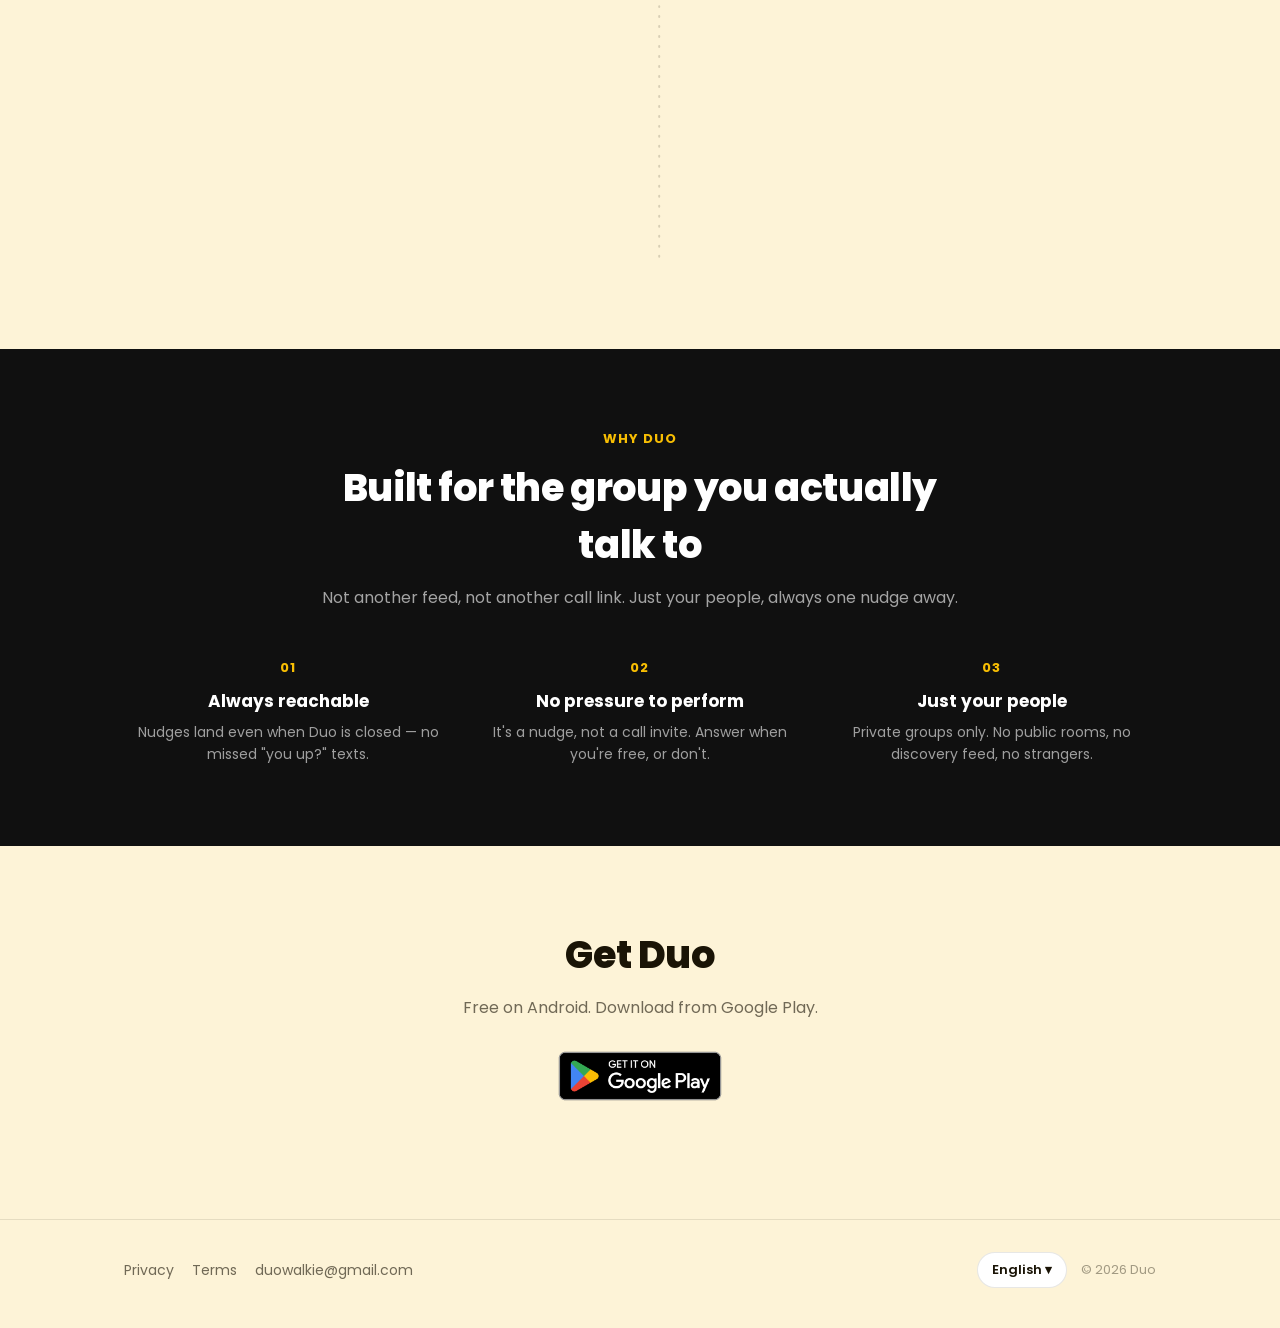
==== commit 721b43d0: "Redesign hero with illustration carousel, threaded feature line, header socials Hero: - Full-height " ====
--- a/index.html
+++ b/index.html
@@ -20,65 +20,103 @@
 
   <link rel="stylesheet" href="css/style.css" />
 </head>
-<body>
+<body class="home">
 
   <header class="site-header">
     <div class="wrap">
       <a class="brand" href="index.html" aria-label="Duo — home">
         <img src="assets/img/logo.png" alt="Duo" width="500" height="500" />
       </a>
+
+      <nav class="social-list" aria-label="Duo on social media">
+        <a class="social-link" href="https://discord.com/invite/8R8MMz2Cd" target="_blank" rel="noopener" aria-label="Duo on Discord">
+          <img src="assets/icons/discord.svg" alt="" width="18" height="18" loading="lazy" decoding="async" />
+        </a>
+        <a class="social-link" href="https://www.reddit.com/r/DuoWalkie/" target="_blank" rel="noopener" aria-label="Duo on Reddit">
+          <img src="assets/icons/reddit.svg" alt="" width="18" height="18" loading="lazy" decoding="async" />
+        </a>
+        <a class="social-link" href="https://www.instagram.com/duo.walkie" target="_blank" rel="noopener" aria-label="Duo on Instagram">
+          <img src="assets/icons/instagram.svg" alt="" width="18" height="18" loading="lazy" decoding="async" />
+        </a>
+      </nav>
     </div>
   </header>
 
   <!-- ================= HERO ================= -->
   <section class="hero">
-    <div class="wrap hero-stage">
-      <h1 class="hero-tagline" data-i18n="hero.tagline">
-        A <span class="accent">walkie-talkie</span> for your group.
-      </h1>
-
-      <p class="hero-sub" data-i18n="hero.sub">
-        Private groups. Nudges when you want to talk. Live voice when someone's around. Chat the rest of the time.
-      </p>
-
-      <!-- The phone is the anchor: stickers orbit it, so they can never
-           land on a heading or on the frame itself. -->
-      <div class="phone-orbit">
-        <div class="orbit" aria-hidden="true">
-          <img class="floatie o-l1" src="assets/avatars/cute-duck.png" alt="" loading="lazy" decoding="async" />
-          <img class="floatie o-l2" src="assets/stickers/mic.png" alt="" loading="lazy" decoding="async" />
-          <img class="floatie o-l3" src="assets/stickers/message.png" alt="" loading="lazy" decoding="async" />
-          <img class="floatie o-l4" src="assets/avatars/cool-owl.png" alt="" loading="lazy" decoding="async" />
-          <img class="floatie o-r1" src="assets/stickers/bell.png" alt="" loading="lazy" decoding="async" />
-          <img class="floatie o-r2" src="assets/avatars/blue-fish.png" alt="" loading="lazy" decoding="async" />
-          <img class="floatie o-r3" src="assets/stickers/headset.png" alt="" loading="lazy" decoding="async" />
-          <img class="floatie o-r4" src="assets/avatars/crazy-yellow.png" alt="" loading="lazy" decoding="async" />
-        </div>
-
+    <div class="hero-stage">
+      <div class="hero-copy">
+        <h1 class="hero-tagline" data-i18n="hero.tagline">
+          A <span class="accent">walkie-talkie</span> for your group.
+        </h1>
+
+        <!-- <p class="hero-sub" data-i18n="hero.sub">
+          Private groups. Nudges when you want to talk. Live voice when someone's around. Chat the rest of the time.
+        </p> -->
+
+        <div class="hero-actions">
+          <a class="play-badge" href="https://play.google.com/store/apps/details?id=app.oneone.one_one_app" target="_blank" rel="noopener">
+            <img
+              src="assets/img/google-play-badge.png"
+              data-i18n-attr="alt:play.alt"
+              alt="Get Duo on Google Play"
+            />
+          </a>
+        </div>
+      </div>
+
+      <!-- Four illustrations, switching vertically on a loop. The first one
+           carries the alt text; the rest are the same idea, so they stay
+           decorative rather than repeating it to a screen reader. -->
+      <figure class="hero-explainer">
+        <div class="hero-carousel" data-hero-carousel>
+          <picture class="hero-slide is-active">
+            <source srcset="assets/img/hero/hero-1.webp" type="image/webp" />
+            <img
+              src="assets/img/hero/hero-1.jpg"
+              width="1122"
+              height="1402"
+              data-i18n-attr="alt:hero.explainer.alt"
+              alt="Two friends on Duo — one out on a balcony, one at home, talking live"
+              fetchpriority="high"
+              decoding="async"
+            />
+          </picture>
+
+          <picture class="hero-slide is-parked">
+            <source srcset="assets/img/hero/hero-2.webp" type="image/webp" />
+            <img src="assets/img/hero/hero-2.jpg" width="1122" height="1402" alt="" decoding="async" />
+          </picture>
+
+          <picture class="hero-slide is-parked">
+            <source srcset="assets/img/hero/hero-3.webp" type="image/webp" />
+            <img src="assets/img/hero/hero-3.jpg" width="1122" height="1402" alt="" decoding="async" />
+          </picture>
+
+          <picture class="hero-slide is-parked">
+            <source srcset="assets/img/hero/hero-4.webp" type="image/webp" />
+            <img src="assets/img/hero/hero-4.jpg" width="1122" height="1402" alt="" decoding="async" />
+          </picture>
+        </div>
+      </figure>
+
+      <div class="hero-visual">
         <div class="phone-shell">
           <div class="phone-notch" aria-hidden="true"></div>
           <div class="phone-screen">
-            <picture>
-              <source srcset="assets/img/app-screen.webp" type="image/webp" />
-              <img
-                src="assets/img/app-screen.png"
-                width="852"
-                height="1846"
-                alt="Duo app showing a private group with live voice"
-                decoding="async"
-              />
-            </picture>
-          </div>
-        </div>
-      </div>
-
-      <a class="play-badge" href="https://play.google.com/store/apps/details?id=app.oneone.one_one_app" target="_blank" rel="noopener">
-        <img
-          src="assets/img/google-play-badge.png"
-          data-i18n-attr="alt:play.alt"
-          alt="Get Duo on Google Play"
-        />
-      </a>
+            <!-- The loop is the GIF; the static capture is the fallback until
+                 assets/img/app-demo.gif exists. -->
+            <img
+              src="assets/img/app-demo.gif"
+              width="852"
+              height="1846"
+              alt="Duo app showing a private group with live voice"
+              decoding="async"
+              onerror="this.onerror=null;this.src='assets/img/app-screen.png';"
+            />
+          </div>
+        </div>
+      </div>
     </div>
 
     <div class="scroll-hint" data-i18n="hero.scroll">scroll</div>
@@ -95,8 +133,16 @@
         </p>
       </div>
 
-      <div class="feature-list">
-        <article class="feature reveal">
+      <div class="feature-list" data-feature-flow>
+        <!-- The connecting line: geometry is measured from the real feature
+             positions in js/main.js, then drawn in as the page scrolls. -->
+        <svg class="feature-line" aria-hidden="true" preserveAspectRatio="none">
+          <path class="feature-line-track" fill="none" vector-effect="non-scaling-stroke" />
+          <path class="feature-line-flow" fill="none" vector-effect="non-scaling-stroke" />
+        </svg>
+
+        <article class="feature reveal">
+          <span class="feature-node" aria-hidden="true"></span>
           <div class="feature-art">
             <picture>
               <source srcset="assets/stickers/feature-groups.webp" type="image/webp" />
@@ -110,6 +156,7 @@
         </article>
 
         <article class="feature reveal">
+          <span class="feature-node" aria-hidden="true"></span>
           <div class="feature-art">
             <picture>
               <source srcset="assets/stickers/feature-nudges.webp" type="image/webp" />
@@ -123,6 +170,7 @@
         </article>
 
         <article class="feature reveal">
+          <span class="feature-node" aria-hidden="true"></span>
           <div class="feature-art">
             <picture>
               <source srcset="assets/stickers/feature-voice.webp" type="image/webp" />
@@ -136,6 +184,7 @@
         </article>
 
         <article class="feature reveal">
+          <span class="feature-node" aria-hidden="true"></span>
           <div class="feature-art">
             <picture>
               <source srcset="assets/stickers/feature-chat.webp" type="image/webp" />
@@ -199,12 +248,7 @@
 
   <footer class="site-footer">
     <div class="wrap">
-      <nav class="social-list" aria-label="Duo on social media">
-        <a href="https://discord.com/invite/8R8MMz2Cd" target="_blank" rel="noopener" aria-label="Duo on Discord">Discord</a>
-        <a href="https://www.reddit.com/r/DuoWalkie/" target="_blank" rel="noopener" aria-label="Duo on Reddit">r/DuoWalkie</a>
-        <a href="https://www.instagram.com/duo.walkie" target="_blank" rel="noopener" aria-label="Duo on Instagram">@duo.walkie</a>
-      </nav>
-
+      <!-- socials now live in the header, top right -->
       <div class="footer-links">
         <a href="privacy.html" data-i18n="nav.privacy">Privacy</a>
         <a href="terms.html" data-i18n="nav.terms">Terms</a>
--- a/css/style.css
+++ b/css/style.css
@@ -13,6 +13,7 @@
   --phone-frame: #101010;
   --max: 1080px;
   --radius: 20px;
+  --header-h: 58px;           /* 34px mark + 12px padding top and bottom */
 }
 
 * { box-sizing: border-box; }
@@ -49,13 +50,29 @@
   z-index: 40;
   background: linear-gradient(to bottom, rgba(253, 243, 215, 0.92), rgba(253, 243, 215, 0.7));
   backdrop-filter: blur(6px);
-}
-
+  transition: background 0.25s ease, backdrop-filter 0.25s ease;
+}
+
+/* On the homepage the hero art runs up underneath the bar, so the bar starts
+   clear and only takes a background once you have scrolled off the top. */
+.home .site-header {
+  background: none;
+  backdrop-filter: none;
+}
+
+.home .site-header.is-stuck {
+  background: linear-gradient(to bottom, rgba(253, 243, 215, 0.92), rgba(253, 243, 215, 0.7));
+  backdrop-filter: blur(6px);
+}
+
+/* full bleed: brand hard left, socials hard right */
 .site-header .wrap {
+  max-width: none;
   display: flex;
   align-items: center;
-  padding-top: 14px;
-  padding-bottom: 14px;
+  justify-content: space-between;
+  gap: 16px;
+  padding: 12px clamp(14px, 1.8vw, 30px);
 }
 
 .brand {
@@ -64,6 +81,39 @@
 }
 
 .brand img { height: 34px; width: 34px; }
+
+/* ---------- social links (header, top right) ---------- */
+
+.social-list {
+  display: flex;
+  align-items: center;
+  gap: 4px;
+}
+
+/* icon only, no chrome until you reach for it */
+.social-link {
+  display: inline-flex;
+  align-items: center;
+  justify-content: center;
+  width: 34px;
+  height: 34px;
+  border-radius: 50%;
+  opacity: 0.78;
+  transition: opacity 0.18s ease, background 0.18s ease, transform 0.18s ease;
+}
+
+.social-link img {
+  width: 19px;
+  height: 19px;
+  flex: none;
+}
+
+.social-link:hover,
+.social-link:focus-visible {
+  opacity: 1;
+  background: rgba(26, 20, 6, 0.06);
+  transform: translateY(-1px);
+}
 
 /* language switcher (lives in the footer) */
 
@@ -123,31 +173,123 @@
 
 /* ---------- hero ---------- */
 
+/* The hero reserves an empty lane top and bottom. Those two strips — plus the
+   band between the two columns — are the only places stickers are allowed to
+   land, which is what keeps them off the copy at every viewport size. */
+
 .hero {
-  position: relative;
-  min-height: 92vh;
-  display: flex;
-  align-items: center;
-  padding: 32px 0 72px;
+  --phone-w: clamp(220px, 19vw, 300px);
+  position: relative;
+  /* one full screen, starting under the header so the art fills it edge to edge */
+  min-height: 100vh;
+  display: grid;
+  padding: 0;
   overflow: hidden;
+  margin-top: calc(-1 * var(--header-h));
+}
+
+/* The illustration is the left half of the screen, top to bottom. The copy is
+   centred on the page, so it straddles the art's right edge; the phone sits
+   in the clear right half, vertically centred. */
+
+.hero-explainer {
+  position: absolute;
+  top: 0;
+  left: 0;
+  bottom: 0;
+  width: 50vw;
+  margin: 0;
+  z-index: 1;
 }
 
 .hero-stage {
-  width: 100%;
+  position: relative;
+  z-index: 2;
+  min-height: 100%;
+  padding: 0 clamp(20px, 2.6vw, 52px) 0 0;
+  display: grid;
+  grid-template-columns: minmax(0, 1fr) auto;
+  align-items: center;
+}
+
+/* full height and centred on the page: the title rides high, the CTA sits low */
+.hero-copy {
+  position: absolute;
+  z-index: 3;
+  top: 0;
+  bottom: 0;
+  left: 50%;
+  transform: translateX(-50%);
+  width: min(560px, 60vw);
   display: flex;
   flex-direction: column;
   align-items: center;
+  justify-content: space-between;
+  /* the extra top allowance keeps the headline clear of the header bar */
+  padding: calc(var(--header-h) + clamp(28px, 7vh, 88px)) 0 clamp(36px, 9vh, 104px);
   text-align: center;
-  gap: 18px;
-}
+}
+
+/* the left half of the copy sits on the artwork — a faint halo in the page
+   colour keeps it readable there without a panel behind it */
+.hero-copy .hero-tagline,
+.hero-copy .hero-sub {
+  text-shadow:
+    0 1px 0 rgba(253, 243, 215, 0.7),
+    0 0 16px rgba(253, 243, 215, 0.85),
+    0 0 32px rgba(253, 243, 215, 0.6);
+}
+
+.hero-actions { margin-top: 0; }
+
+.hero-visual {
+  grid-column: 2;
+  grid-row: 1;
+  position: relative;
+  justify-self: end;
+}
+
+/* ---------- hero illustration carousel ---------- *
+ * Four slides stacked in one frame. The frame clips, so a slide only has to
+ * move by its own height to be gone: the outgoing one rides up and out while
+ * the next rides up into place. Slides waiting their turn are "parked" below
+ * with transitions off, so resetting them is instant and never visible.      */
+
+.hero-carousel {
+  position: relative;
+  width: 100%;
+  height: 100%;
+  overflow: hidden;
+  background: var(--bg);
+}
+
+.hero-slide {
+  position: absolute;
+  inset: 0;
+  display: block;
+  transform: translateY(100%);
+  transition: transform 0.9s cubic-bezier(0.66, 0, 0.34, 1);
+  will-change: transform;
+}
+
+.hero-slide img {
+  width: 100%;
+  height: 100%;
+  object-fit: cover;
+  display: block;
+}
+
+.hero-slide.is-active { transform: translateY(0); }
+.hero-slide.is-out    { transform: translateY(-100%); }
+.hero-slide.is-parked { transition: none; }
 
 .hero-tagline {
-  font-size: clamp(30px, 5.4vw, 52px);
+  font-size: clamp(30px, 3.3vw, 44px);
   font-weight: 800;
   letter-spacing: -0.5px;
-  line-height: 1.08;
-  margin: 0;
-  max-width: 720px;
+  line-height: 1.1;
+  margin: 0 auto;
+  max-width: 460px;
 }
 
 .hero-tagline .accent {
@@ -160,23 +302,17 @@
 
 .hero-sub {
   font-size: 16px;
-  color: var(--ink-soft);
-  max-width: 460px;
-  margin: 0;
+  color: var(--ink);
+  max-width: 400px;
+  margin: 16px auto 0;
   line-height: 1.5;
 }
 
-/* phone frame + the stickers that orbit it */
-
-.phone-orbit {
-  position: relative;
-  width: clamp(212px, 58vw, 264px);
-  margin: 10px auto 4px;
-}
+/* phone frame — the live loop */
 
 .phone-shell {
   position: relative;
-  width: 100%;
+  width: var(--phone-w);
   border-radius: clamp(32px, 9vw, 40px);
   background: var(--phone-frame);
   padding: 10px;
@@ -218,58 +354,15 @@
   object-fit: cover;
 }
 
-/* floating stickers / avatars — anchored to the phone, never to the text */
-
-.orbit {
-  position: absolute;
-  inset: 0;
-  pointer-events: none;
-  z-index: 1;
-  --s: clamp(38px, 7.4vw, 76px);
-  --gap: clamp(10px, 3.2vw, 56px);
-  --gap2: calc(var(--gap) * 2.05);
-}
-
-.floatie {
-  position: absolute;
-  width: var(--s);
-  height: auto;
-  opacity: 0.92;
-  filter: drop-shadow(0 10px 20px rgba(26,20,6,0.16));
-  animation: drift 7s ease-in-out infinite;
-  will-change: transform;
-}
-
-.o-l1, .o-l2, .o-l3, .o-l4 { right: calc(100% + var(--gap)); }
-.o-r1, .o-r2, .o-r3, .o-r4 { left: calc(100% + var(--gap)); }
-
-.o-l2, .o-l4 { right: calc(100% + var(--gap2)); }
-.o-r1, .o-r3 { left: calc(100% + var(--gap2)); }
-
-.o-l1 { top: 1%;  --r: -9deg;  animation-delay: 0s;    animation-duration: 6.5s; }
-.o-l2 { top: 29%; --r: 7deg;   animation-delay: 0.6s;  animation-duration: 7.5s; }
-.o-l3 { top: 57%; --r: -6deg;  animation-delay: 1.1s;  animation-duration: 8s; }
-.o-l4 { top: 83%; --r: 10deg;  animation-delay: 1.6s;  animation-duration: 6.8s; }
-.o-r1 { top: 5%;  --r: 11deg;  animation-delay: 0.3s;  animation-duration: 7.2s; }
-.o-r2 { top: 31%; --r: -8deg;  animation-delay: 0.9s;  animation-duration: 6.4s; }
-.o-r3 { top: 59%; --r: 6deg;   animation-delay: 1.4s;  animation-duration: 7.8s; }
-.o-r4 { top: 85%; --r: -11deg; animation-delay: 1.9s;  animation-duration: 6.9s; }
-
-@keyframes drift {
-  0%, 100% { transform: translateY(0) rotate(var(--r, 0deg)); }
-  50% { transform: translateY(-12px) rotate(calc(var(--r, 0deg) + 5deg)); }
-}
-
 /* play badge */
 
 .play-badge img {
-  height: 58px;
+  height: 72px;
   width: auto;
 }
 
 .play-badge {
   display: inline-block;
-  margin-top: 4px;
 }
 
 /* scroll hint */
@@ -328,6 +421,8 @@
 .feature-list {
   display: flex;
   flex-direction: column;
+  position: relative;
+  --bow: clamp(9px, 1.5vw, 24px);
 }
 
 .feature {
@@ -336,9 +431,61 @@
   align-items: center;
   gap: clamp(20px, 5vw, 72px);
   padding: clamp(36px, 6vw, 76px) 0;
-}
-
-.feature:nth-child(even) .feature-art { order: 2; }
+  position: relative;
+  z-index: 1;
+}
+
+.feature:nth-of-type(even) .feature-art { order: 2; }
+
+/* ---------- the line that connects the four features ---------- */
+
+.feature-line {
+  position: absolute;
+  inset: 0;
+  width: 100%;
+  height: 100%;
+  overflow: visible;
+  pointer-events: none;
+  z-index: 0;
+}
+
+.feature-line-track {
+  stroke: rgba(26, 20, 6, 0.16);
+  stroke-width: 2;
+  stroke-linecap: round;
+  stroke-dasharray: 1 9;
+}
+
+.feature-line-flow {
+  stroke: var(--yellow);
+  stroke-width: 3.5;
+  stroke-linecap: round;
+  filter: drop-shadow(0 2px 8px rgba(248, 190, 3, 0.5));
+}
+
+.feature-node {
+  position: absolute;
+  top: 50%;
+  left: calc(50% - var(--bow));
+  width: 13px;
+  height: 13px;
+  margin: -6.5px 0 0 -6.5px;
+  border-radius: 50%;
+  background: var(--bg);
+  border: 3px solid rgba(26, 20, 6, 0.18);
+  z-index: 2;
+  transition: background 0.35s ease, border-color 0.35s ease,
+    box-shadow 0.35s ease, transform 0.35s ease;
+}
+
+.feature:nth-of-type(even) .feature-node { left: calc(50% + var(--bow)); }
+
+.feature-node.lit {
+  background: var(--yellow);
+  border-color: var(--yellow);
+  box-shadow: 0 0 0 6px rgba(248, 190, 3, 0.22);
+  transform: scale(1.12);
+}
 
 .feature-art img {
   width: 100%;
@@ -364,8 +511,8 @@
   text-wrap: balance;
 }
 
-.feature:nth-child(even) .feature-say { justify-self: end; text-align: right; }
-.feature:nth-child(even) .feature-say p { margin-left: auto; }
+.feature:nth-of-type(even) .feature-say { justify-self: end; text-align: right; }
+.feature:nth-of-type(even) .feature-say p { margin-left: auto; }
 
 /* scroll reveal */
 
@@ -461,31 +608,6 @@
 
 .footer-links a:hover { color: var(--ink); }
 
-.social-list {
-  display: flex;
-  gap: 10px;
-  flex-wrap: wrap;
-}
-
-.social-list a {
-  display: inline-flex;
-  align-items: center;
-  gap: 6px;
-  background: var(--card);
-  border: 1px solid var(--card-border);
-  border-radius: 999px;
-  padding: 8px 14px;
-  font-size: 13px;
-  font-weight: 600;
-  color: var(--ink);
-}
-
-.social-list a:hover,
-.social-list a:focus-visible {
-  background: var(--bg-soft);
-  border-color: rgba(26, 20, 6, 0.2);
-}
-
 .footer-meta {
   display: flex;
   align-items: center;
@@ -569,6 +691,67 @@
 }
 
 /* ---------- responsive ---------- */
+
+/* hero: one column, the illustration back in the flow under the phone */
+@media (max-width: 1040px) {
+  .hero {
+    --phone-w: clamp(212px, 42vw, 268px);
+    min-height: 0;
+    padding: calc(var(--header-h) + 28px) 0 72px;
+  }
+
+  .hero-stage {
+    width: 100%;
+    max-width: 720px;
+    min-height: 0;
+    margin: 0 auto;
+    padding: 0 24px;
+    grid-template-columns: minmax(0, 1fr);
+    justify-items: center;
+    text-align: center;
+    row-gap: 26px;
+  }
+
+  .hero-copy,
+  .hero-explainer,
+  .hero-visual { grid-column: 1; }
+
+  /* back to a plain stacked block: in the flow, no stretch, no straddle */
+  .hero-copy {
+    position: static;
+    transform: none;
+    width: 100%;
+    grid-row: 1;
+    display: block;
+    padding: 0;
+  }
+
+  .hero-copy .hero-tagline,
+  .hero-copy .hero-sub { text-shadow: none; }
+
+  .hero-actions { margin-top: 26px; }
+  .hero-visual { grid-row: 2; justify-self: center; }
+
+  .hero-explainer {
+    position: static;
+    grid-row: 3;
+    height: auto;
+    width: 100%;
+    max-width: min(82vw, 400px);
+  }
+
+  .hero-carousel {
+    height: auto;
+    aspect-ratio: 1122 / 1402;
+    border-radius: clamp(18px, 4vw, 26px);
+    box-shadow:
+      0 24px 54px rgba(26, 20, 6, 0.18),
+      0 0 0 1px rgba(26, 20, 6, 0.06);
+  }
+
+  .hero-tagline { font-size: clamp(30px, 5.2vw, 48px); max-width: 560px; }
+  .play-badge img { height: 64px; }
+}
 
 @media (max-width: 860px) {
   .feature {
@@ -579,36 +762,46 @@
     padding: clamp(30px, 7vw, 56px) 0;
   }
 
-  .feature:nth-child(even) .feature-art { order: 0; }
-
-  .feature:nth-child(even) .feature-say {
+  .feature:nth-of-type(even) .feature-art { order: 0; }
+
+  .feature:nth-of-type(even) .feature-say {
     justify-self: center;
     text-align: center;
   }
 
   .feature-say p { max-width: 30ch; margin: 0 auto; }
-  .feature-art img { max-width: min(78vw, 360px); }
+  .feature-art img { max-width: min(70vw, 340px); }
+
+  /* the line runs down the left margin instead of through the middle */
+  .feature-list { --bow: 0px; }
+  .feature-node,
+  .feature:nth-of-type(even) .feature-node { left: 6px; }
 }
 
 @media (max-width: 720px) {
   .usp-grid { grid-template-columns: 1fr; gap: 32px; }
   .section { padding: 64px 0; }
-  .hero { min-height: 100vh; padding-top: 24px; }
+  .hero { min-height: 100vh; }
   .site-footer .wrap { justify-content: center; text-align: center; }
   .footer-meta { justify-content: center; width: 100%; }
   .site-footer .lang-menu { left: 50%; transform: translateX(-50%); }
-}
-
-/* below this width the side gutters get tight — keep four stickers, drop the
-   outer ring so nothing runs off the viewport */
+
+}
+
 @media (max-width: 560px) {
-  .o-l2, .o-l4, .o-r1, .o-r3 { display: none; }
-  .orbit { --s: clamp(36px, 11vw, 52px); }
+  .social-list { gap: 6px; }
 }
 
 @media (prefers-reduced-motion: reduce) {
-  .floatie { animation: none; }
+  /* no travel — the slides cross-fade in place instead */
+  .hero-slide {
+    transform: none !important;
+    opacity: 0;
+    transition: opacity 0.6s ease;
+  }
+  .hero-slide.is-active { opacity: 1; }
+  .hero-slide.is-parked { transition: none; }
   .reveal { opacity: 1; transform: none; transition: none; }
+  .feature-node { transition: none; }
   .phone-shell { transform: none !important; }
-  .orbit { transform: none !important; }
-}
+}
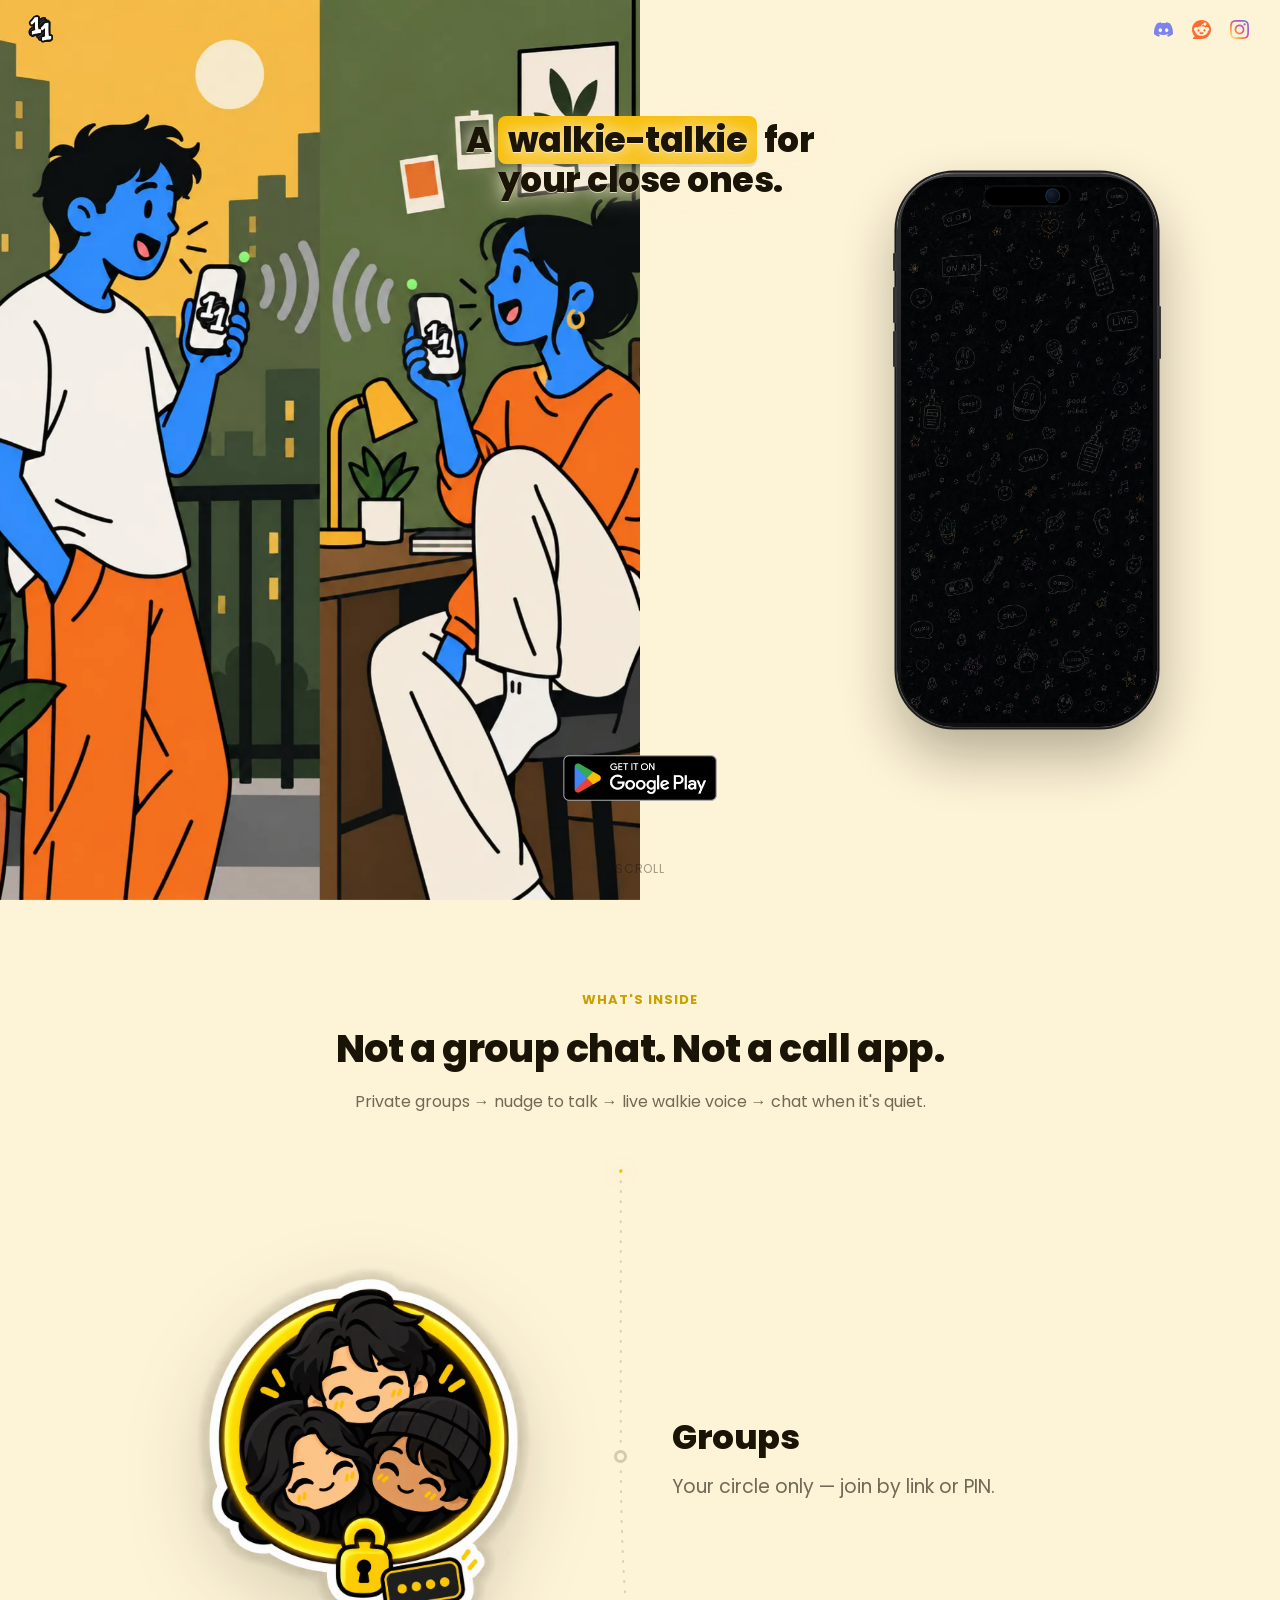
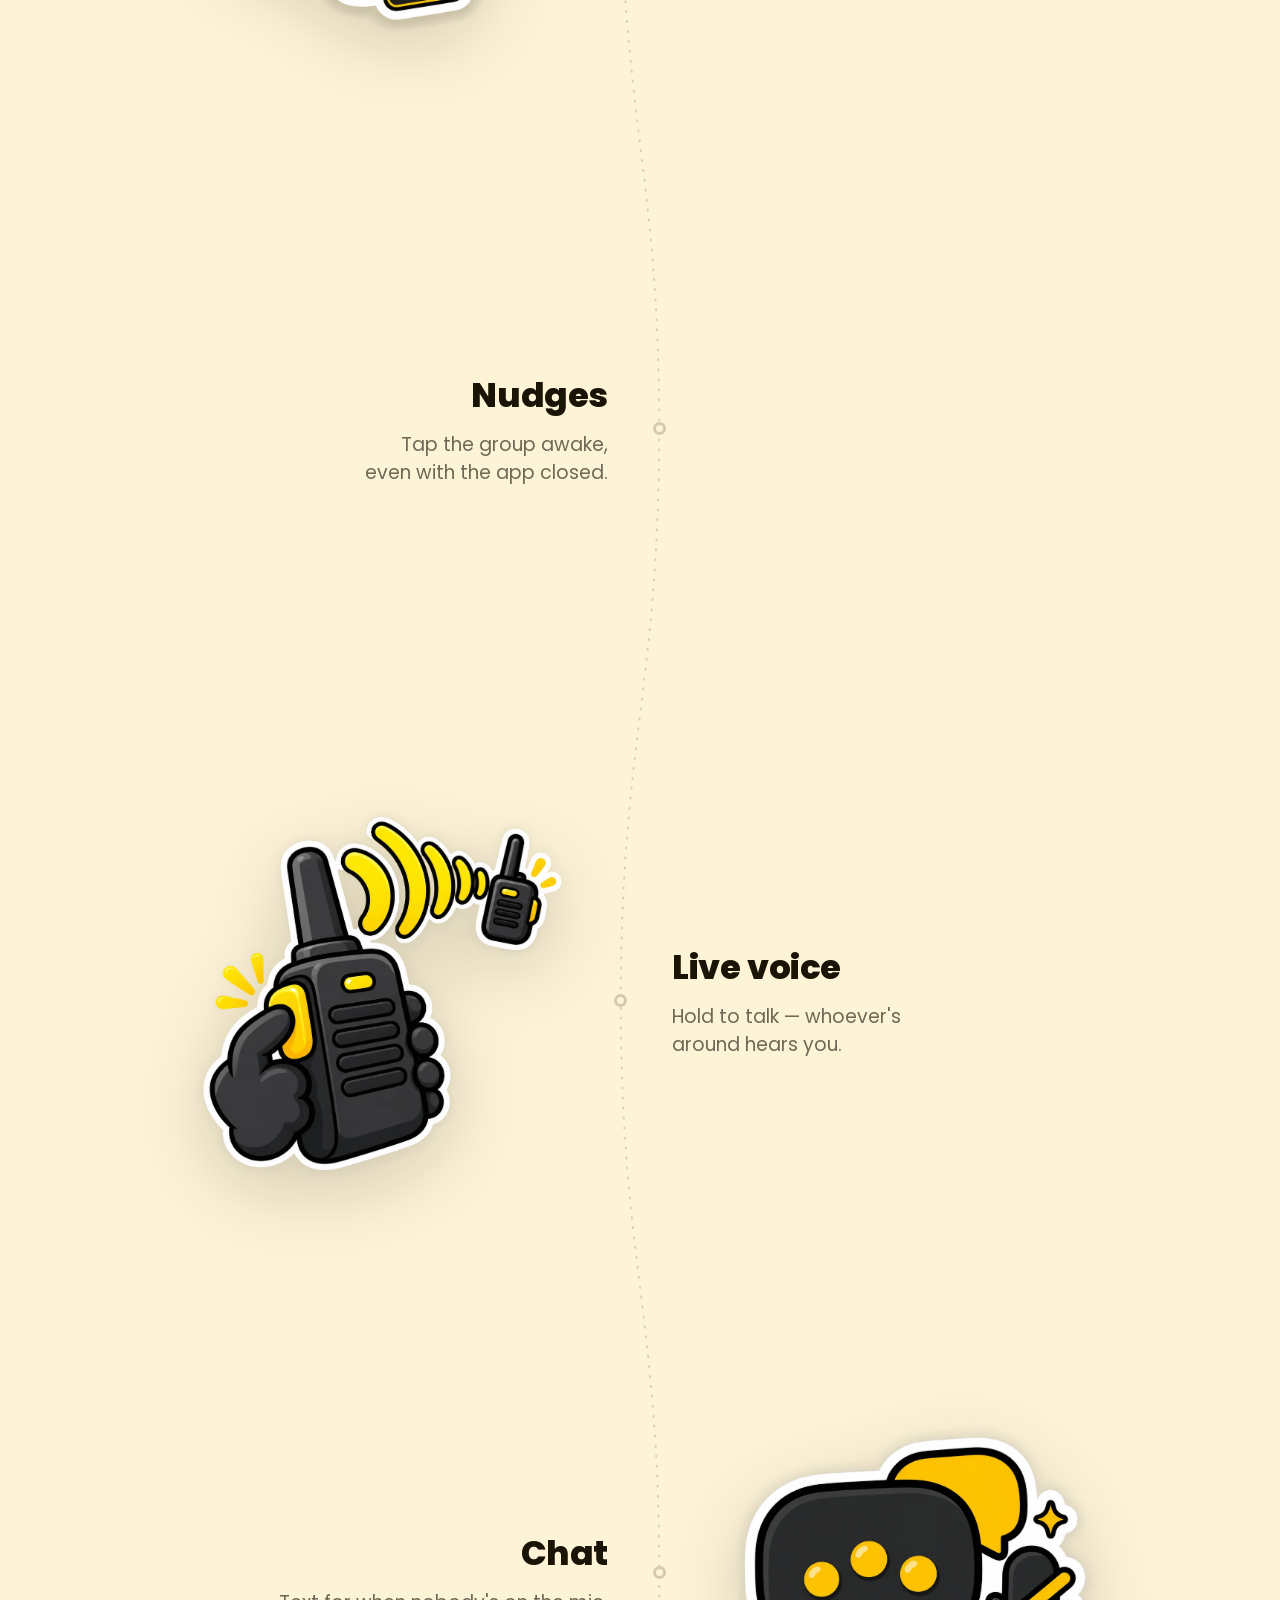
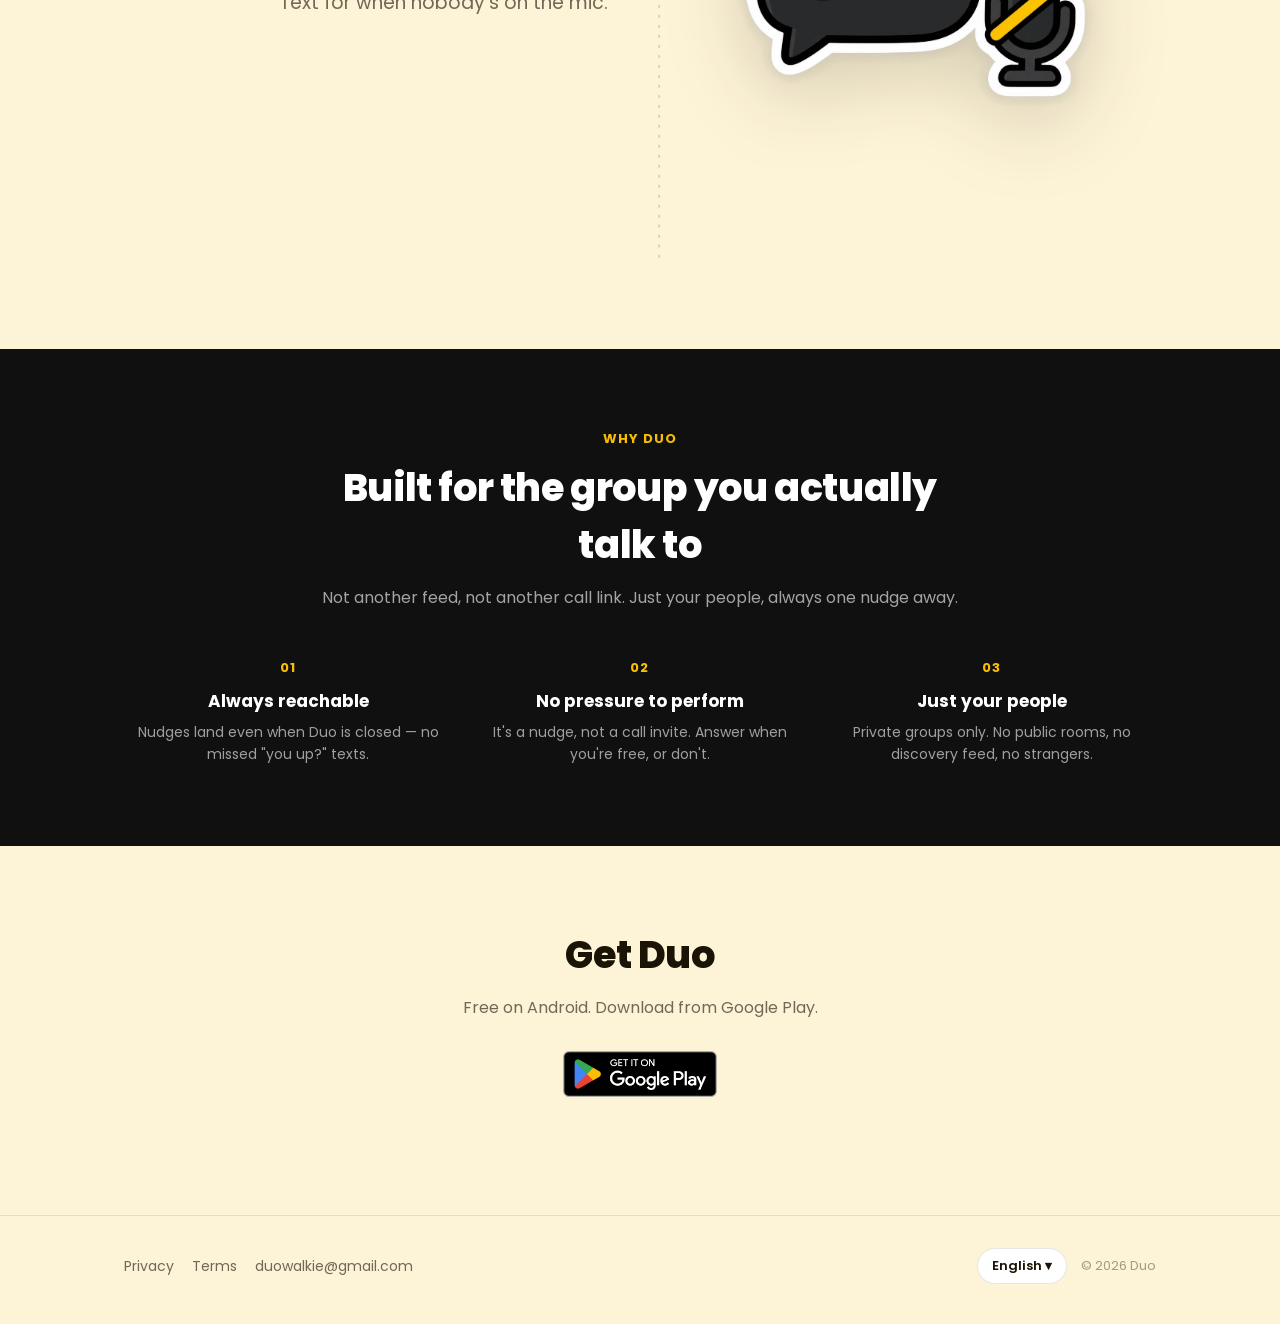
==== commit 24497ea8: "refactor: ui overhauls" ====
--- a/index.html
+++ b/index.html
@@ -3,13 +3,13 @@
 <head>
   <meta charset="utf-8" />
   <meta name="viewport" content="width=device-width, initial-scale=1" />
-  <title>Duo — a walkie-talkie for your group</title>
+  <title>Duo — a walkie-talkie for your close ones</title>
   <meta name="description" content="Duo lets private friend groups nudge, talk live, and chat. Free on Google Play." />
 
   <link rel="icon" href="assets/img/logo.png" />
   <link rel="apple-touch-icon" href="assets/img/logo.png" />
 
-  <meta property="og:title" content="Duo — a walkie-talkie for your group" />
+  <meta property="og:title" content="Duo — a walkie-talkie for your close ones" />
   <meta property="og:description" content="Private groups. Nudges, live voice, and chat." />
   <meta property="og:image" content="assets/img/logo.png" />
   <meta property="og:type" content="website" />
@@ -47,7 +47,7 @@
     <div class="hero-stage">
       <div class="hero-copy">
         <h1 class="hero-tagline" data-i18n="hero.tagline">
-          A <span class="accent">walkie-talkie</span> for your group.
+          A <span class="accent">walkie-talkie</span> for your close ones.
         </h1>
 
         <!-- <p class="hero-sub" data-i18n="hero.sub">
@@ -102,8 +102,12 @@
 
       <div class="hero-visual">
         <div class="phone-shell">
-          <div class="phone-notch" aria-hidden="true"></div>
+          <span class="phone-btn phone-btn-silent" aria-hidden="true"></span>
+          <span class="phone-btn phone-btn-vol-up" aria-hidden="true"></span>
+          <span class="phone-btn phone-btn-vol-down" aria-hidden="true"></span>
+          <span class="phone-btn phone-btn-power" aria-hidden="true"></span>
           <div class="phone-screen">
+            <div class="phone-island" aria-hidden="true"></div>
             <!-- The loop is the GIF; the static capture is the fallback until
                  assets/img/app-demo.gif exists. -->
             <img
--- a/css/style.css
+++ b/css/style.css
@@ -178,7 +178,9 @@
    land, which is what keeps them off the copy at every viewport size. */
 
 .hero {
-  --phone-w: clamp(220px, 19vw, 300px);
+  /* Viewport-relative sizing keeps the composition stable when desktop
+     browser zoom changes the CSS viewport dimensions. */
+  --phone-w: max(260px, min(19vw, 39vh));
   position: relative;
   /* one full screen, starting under the header so the art fills it edge to edge */
   min-height: 100vh;
@@ -197,7 +199,8 @@
   top: 0;
   left: 0;
   bottom: 0;
-  width: 50vw;
+  /* Left half of the centred stage — stays locked to the phone column */
+  width: 50%;
   margin: 0;
   z-index: 1;
 }
@@ -205,11 +208,13 @@
 .hero-stage {
   position: relative;
   z-index: 2;
+  width: 100%;
   min-height: 100%;
-  padding: 0 clamp(20px, 2.6vw, 52px) 0 0;
+  padding: 0 max(20px, 2.6vw);
   display: grid;
-  grid-template-columns: minmax(0, 1fr) auto;
-  align-items: center;
+  grid-template-columns: minmax(0, 1fr) var(--phone-w);
+  align-items: center;
+  column-gap: max(16px, 2.5vw);
 }
 
 /* full height and centred on the page: the title rides high, the CTA sits low */
@@ -220,13 +225,13 @@
   bottom: 0;
   left: 50%;
   transform: translateX(-50%);
-  width: min(560px, 60vw);
+  width: max(500px, 29vw);
   display: flex;
   flex-direction: column;
   align-items: center;
   justify-content: space-between;
   /* the extra top allowance keeps the headline clear of the header bar */
-  padding: calc(var(--header-h) + clamp(28px, 7vh, 88px)) 0 clamp(36px, 9vh, 104px);
+  padding: calc(var(--header-h) + max(28px, 7vh)) 0 max(36px, 9vh);
   text-align: center;
 }
 
@@ -246,7 +251,11 @@
   grid-column: 2;
   grid-row: 1;
   position: relative;
+  width: var(--phone-w);
   justify-self: end;
+  /* Pull inward from the right edge so it sits toward centre, still on the right */
+  margin-right: max(36px, 7vw);
+  align-self: center;
 }
 
 /* ---------- hero illustration carousel ---------- *
@@ -284,12 +293,13 @@
 .hero-slide.is-parked { transition: none; }
 
 .hero-tagline {
-  font-size: clamp(30px, 3.3vw, 44px);
+  font-size: max(34px, min(2.7vw, 4.8vh));
   font-weight: 800;
   letter-spacing: -0.5px;
-  line-height: 1.1;
+  line-height: 1.15;
   margin: 0 auto;
-  max-width: 460px;
+  max-width: 22ch;
+  text-wrap: balance;
 }
 
 .hero-tagline .accent {
@@ -308,41 +318,105 @@
   line-height: 1.5;
 }
 
-/* phone frame — the live loop */
+/* phone frame — iPhone-style shell with Dynamic Island */
 
 .phone-shell {
   position: relative;
   width: var(--phone-w);
-  border-radius: clamp(32px, 9vw, 40px);
-  background: var(--phone-frame);
-  padding: 10px;
+  /* Outer chassis radius ~ iPhone continuous curve (tied to width) */
+  border-radius: calc(var(--phone-w) * 0.22);
+  background:
+    linear-gradient(145deg, #3a3a3c 0%, #1c1c1e 42%, #0a0a0a 100%);
+  padding: calc(var(--phone-w) * 0.0155);
   box-shadow:
-    0 30px 60px rgba(26, 20, 6, 0.28),
-    0 0 0 1px rgba(26, 20, 6, 0.06);
+    0 0 0 1px rgba(255, 255, 255, 0.12),
+    0 0 0 2.5px #1a1a1c,
+    0 28px 56px rgba(26, 20, 6, 0.32),
+    inset 0 1px 0 rgba(255, 255, 255, 0.18);
   z-index: 3;
   will-change: transform;
 }
 
-.phone-notch {
-  position: absolute;
-  top: 10px;
-  left: 50%;
-  transform: translateX(-50%);
-  width: 34%;
-  height: 18px;
-  background: #000;
-  border-radius: 0 0 14px 14px;
-  z-index: 2;
+/* hardware buttons */
+.phone-btn {
+  position: absolute;
+  background: #2c2c2e;
+  border-radius: 2px;
+  box-shadow: inset 0 0 0 0.5px rgba(255, 255, 255, 0.12);
+}
+
+.phone-btn-silent {
+  left: -1.6%;
+  top: 14.5%;
+  width: 1.4%;
+  height: 3.2%;
+  border-radius: 1px 0 0 1px;
+}
+
+.phone-btn-vol-up {
+  left: -1.6%;
+  top: 20.5%;
+  width: 1.4%;
+  height: 6.5%;
+  border-radius: 1px 0 0 1px;
+}
+
+.phone-btn-vol-down {
+  left: -1.6%;
+  top: 28.5%;
+  width: 1.4%;
+  height: 6.5%;
+  border-radius: 1px 0 0 1px;
+}
+
+.phone-btn-power {
+  right: -1.6%;
+  top: 24%;
+  width: 1.4%;
+  height: 9.5%;
+  border-radius: 0 1px 1px 0;
 }
 
 .phone-screen {
   width: 100%;
   /* matches the capture (852 × 1846) so nothing stretches */
   aspect-ratio: 852 / 1846;
-  border-radius: clamp(24px, 7vw, 31px);
+  border-radius: calc(var(--phone-w) * 0.185);
   overflow: hidden;
   background: #000;
   position: relative;
+  box-shadow: inset 0 0 0 1px rgba(255, 255, 255, 0.06);
+}
+
+/* Dynamic Island */
+.phone-island {
+  position: absolute;
+  top: calc(var(--phone-w) * 0.035);
+  left: 50%;
+  transform: translateX(-50%);
+  width: 34%;
+  height: calc(var(--phone-w) * 0.075);
+  background: #000;
+  border-radius: 999px;
+  z-index: 3;
+  box-shadow:
+    0 0 0 1px rgba(255, 255, 255, 0.04),
+    inset 0 0 0 1px rgba(255, 255, 255, 0.05);
+  pointer-events: none;
+}
+
+.phone-island::after {
+  /* camera sensor hint on the right of the island */
+  content: "";
+  position: absolute;
+  right: 11%;
+  top: 50%;
+  transform: translateY(-50%);
+  width: 18%;
+  aspect-ratio: 1;
+  border-radius: 50%;
+  background: radial-gradient(circle at 35% 35%, #1a2333 0%, #0a0f18 55%, #000 100%);
+  box-shadow: inset 0 0 0 1px rgba(80, 120, 180, 0.25);
 }
 
 .phone-screen picture,
@@ -357,7 +431,7 @@
 /* play badge */
 
 .play-badge img {
-  height: 72px;
+  height: max(68px, min(4.8vw, 8.5vh));
   width: auto;
 }
 
@@ -692,10 +766,12 @@
 
 /* ---------- responsive ---------- */
 
-/* hero: one column, the illustration back in the flow under the phone */
-@media (max-width: 1040px) {
+/* Touch devices use the stacked composition sooner. On desktop, keeping the
+   wide composition down to 760px prevents browser zoom from unexpectedly
+   moving every hero element into a different layout. */
+@media (max-width: 760px), (max-width: 1040px) and (pointer: coarse) {
   .hero {
-    --phone-w: clamp(212px, 42vw, 268px);
+    --phone-w: clamp(220px, 42vw, 280px);
     min-height: 0;
     padding: calc(var(--header-h) + 28px) 0 72px;
   }
@@ -710,6 +786,7 @@
     justify-items: center;
     text-align: center;
     row-gap: 26px;
+    column-gap: 0;
   }
 
   .hero-copy,
@@ -730,7 +807,12 @@
   .hero-copy .hero-sub { text-shadow: none; }
 
   .hero-actions { margin-top: 26px; }
-  .hero-visual { grid-row: 2; justify-self: center; }
+  .hero-visual {
+    grid-row: 2;
+    width: var(--phone-w);
+    justify-self: center;
+    margin-right: 0;
+  }
 
   .hero-explainer {
     position: static;
@@ -749,8 +831,8 @@
       0 0 0 1px rgba(26, 20, 6, 0.06);
   }
 
-  .hero-tagline { font-size: clamp(30px, 5.2vw, 48px); max-width: 560px; }
-  .play-badge img { height: 64px; }
+  .hero-tagline { font-size: clamp(32px, 5.6vw, 48px); max-width: 18ch; }
+  .play-badge img { height: clamp(64px, 14vw, 80px); }
 }
 
 @media (max-width: 860px) {
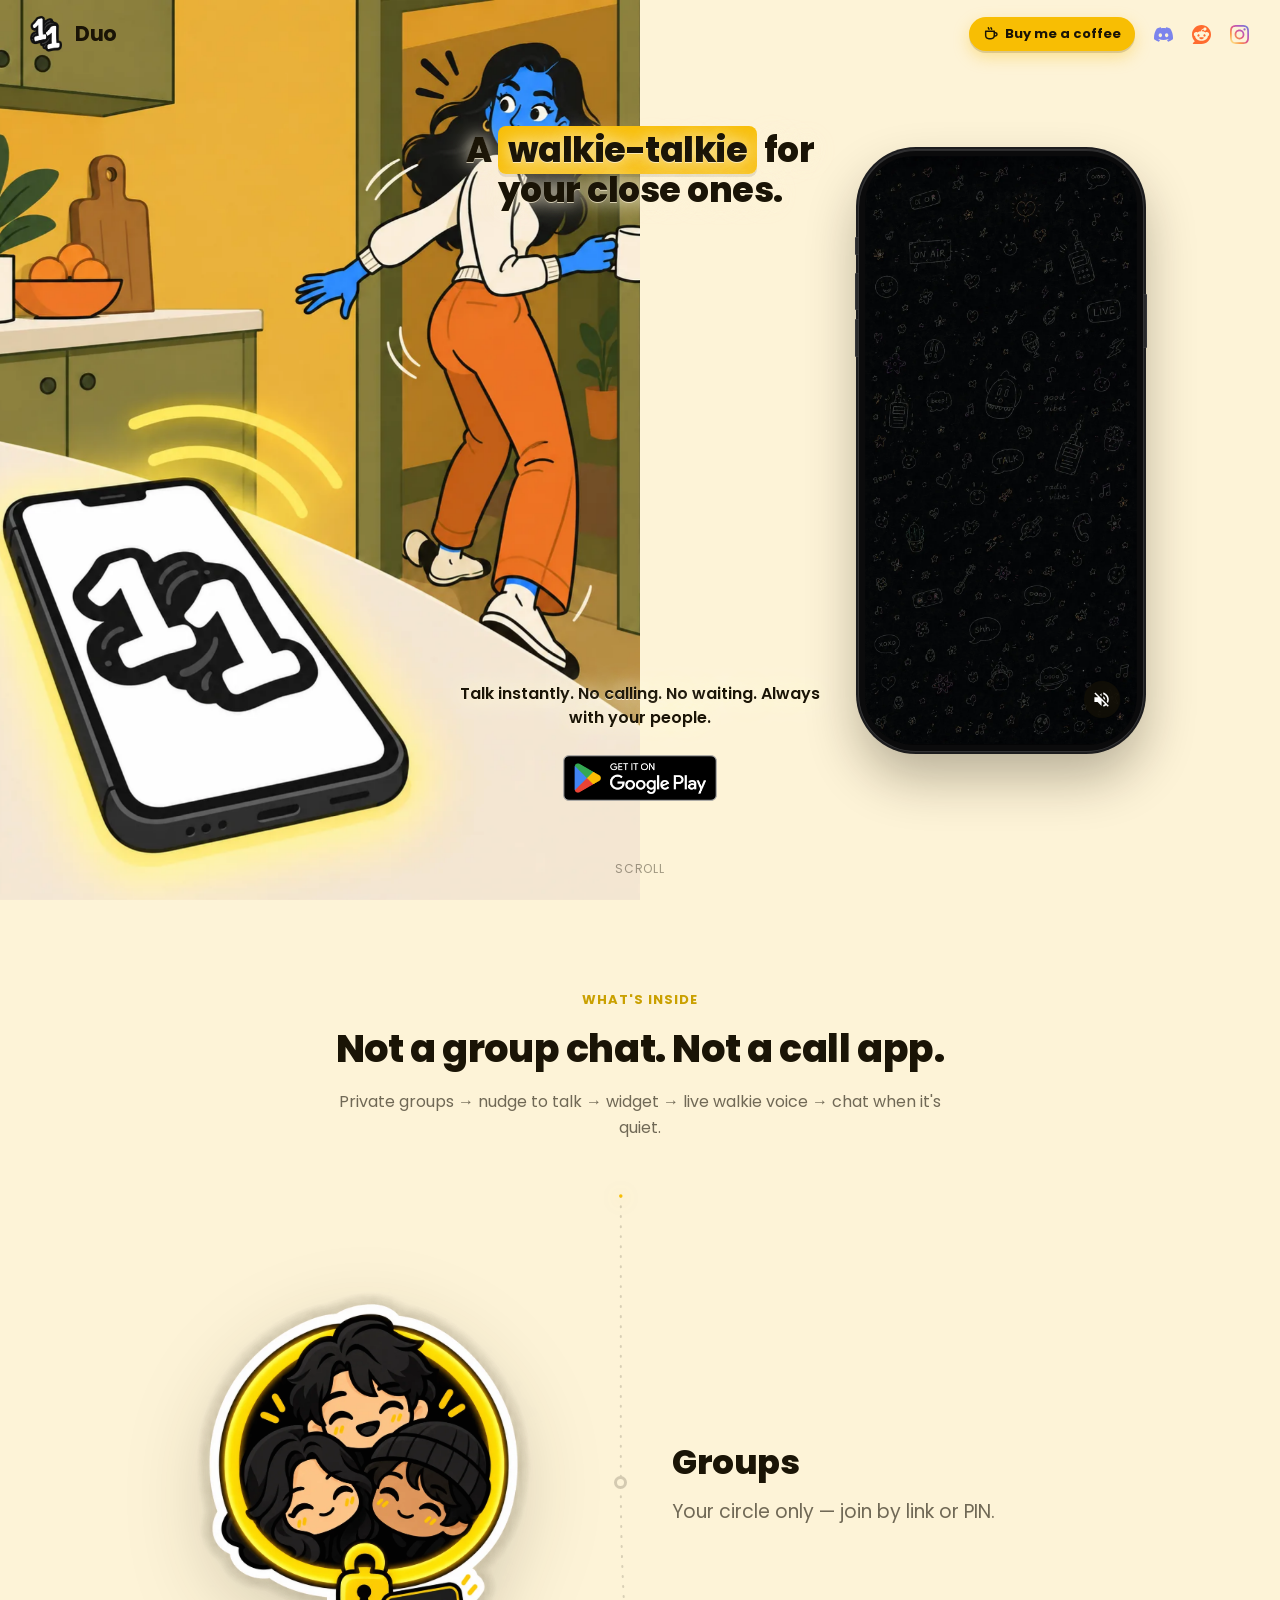
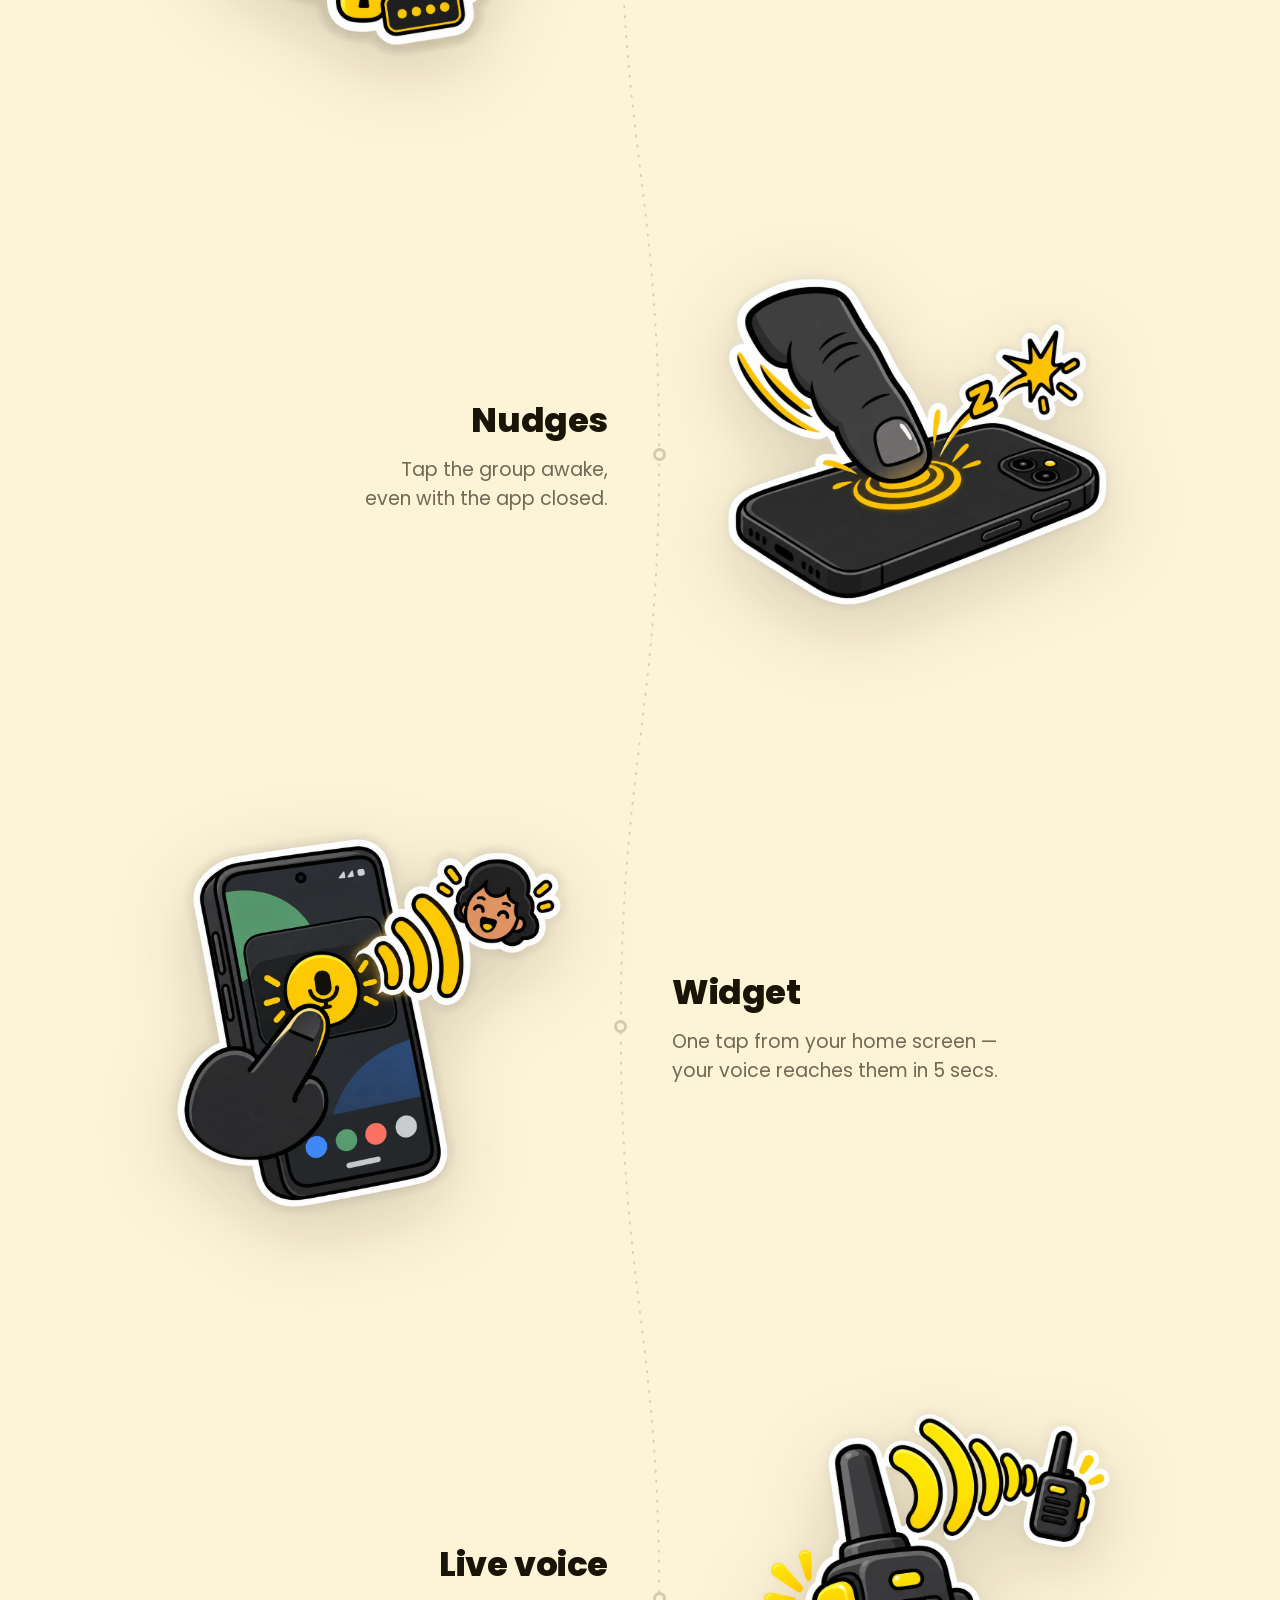
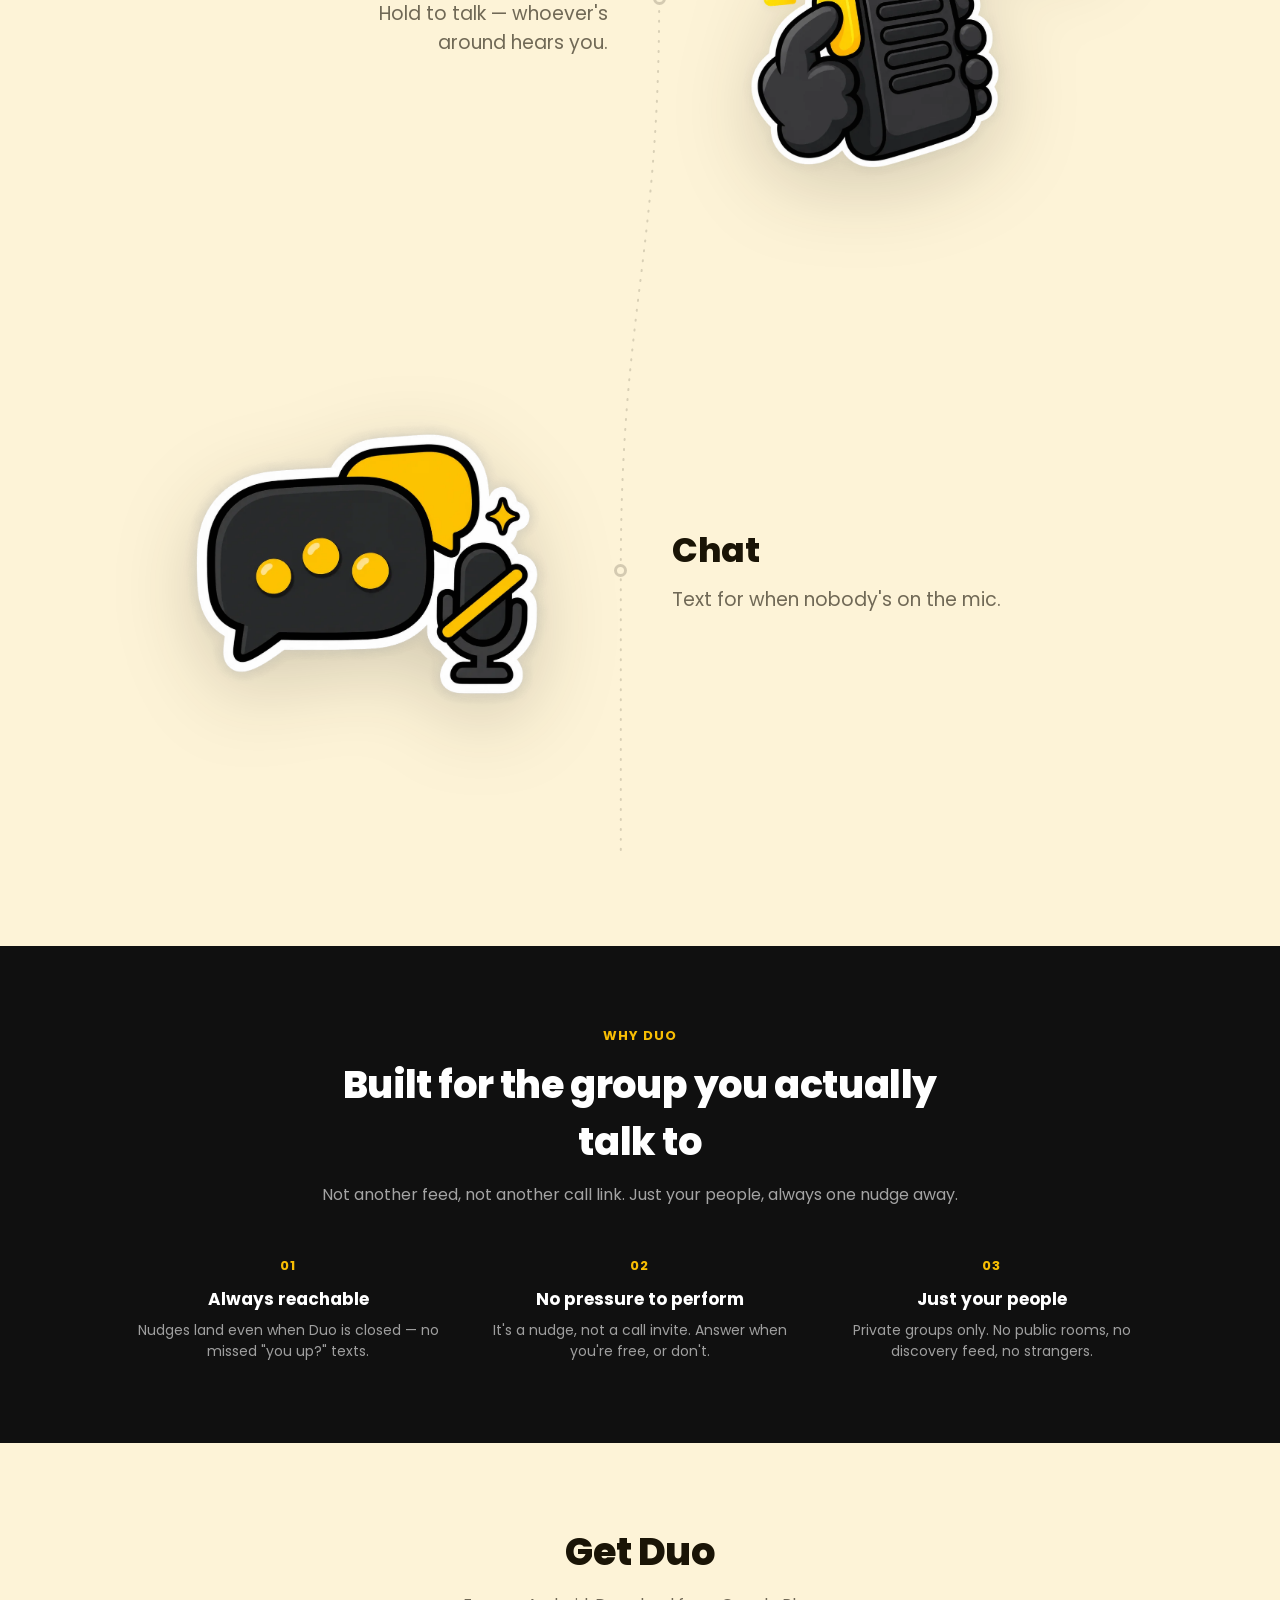
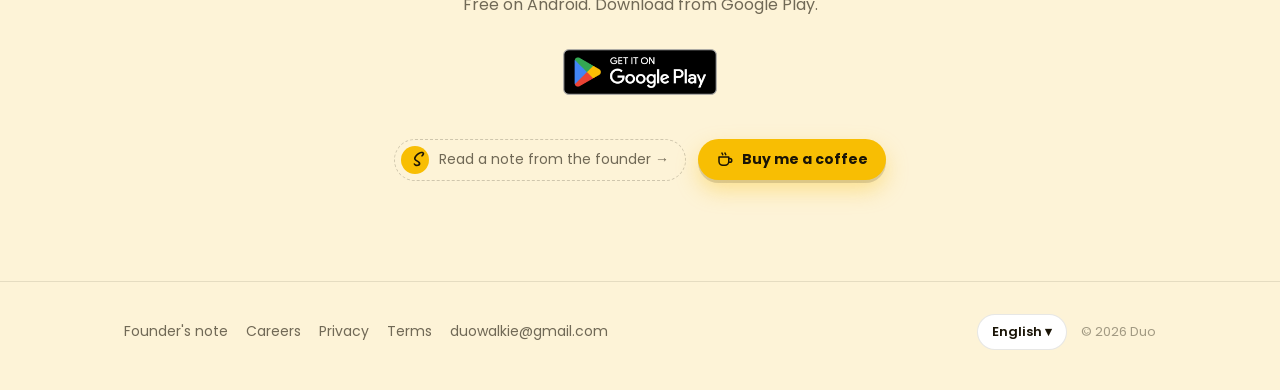
==== commit 208d1452: "Add founder's note and careers pages, coffee support links - New founders-note.html and careers.html" ====
--- a/index.html
+++ b/index.html
@@ -16,7 +16,7 @@
   <meta name="twitter:card" content="summary" />
 
   <link rel="preconnect" href="https://fonts.googleapis.com" />
-  <link href="https://fonts.googleapis.com/css2?family=Poppins:wght@400;500;600;700;800&display=swap" rel="stylesheet" />
+  <link href="https://fonts.googleapis.com/css2?family=Poppins:wght@400;500;600;700;800&family=Caveat:wght@700&display=swap" rel="stylesheet" />
 
   <link rel="stylesheet" href="css/style.css" />
 </head>
@@ -25,10 +25,15 @@
   <header class="site-header">
     <div class="wrap">
       <a class="brand" href="index.html" aria-label="Duo — home">
-        <img src="assets/img/logo.png" alt="Duo" width="500" height="500" />
+        <img src="assets/img/logo.png" alt="" width="500" height="500" />
+        <span class="brand-name">Duo</span>
       </a>
 
       <nav class="social-list" aria-label="Duo on social media">
+        <a class="header-coffee" href="https://buymeacoffee.com/shivanshch7" target="_blank" rel="noopener" aria-label="Buy me a coffee">
+          <svg viewBox="0 0 24 24" width="16" height="16" fill="none" stroke="currentColor" stroke-width="2.2" stroke-linecap="round" stroke-linejoin="round" aria-hidden="true"><path d="M4 8h13v6a5 5 0 0 1-5 5H9a5 5 0 0 1-5-5V8z"/><path d="M17 10h1.5a2.5 2.5 0 0 1 0 5H17"/><path d="M8 2.5c0 1 1 1.5 1 2.5M12 2.5c0 1 1 1.5 1 2.5"/></svg>
+          <span data-i18n="cta.coffee">Buy me a coffee</span>
+        </a>
         <a class="social-link" href="https://discord.com/invite/8R8MMz2Cd" target="_blank" rel="noopener" aria-label="Duo on Discord">
           <img src="assets/icons/discord.svg" alt="" width="18" height="18" loading="lazy" decoding="async" />
         </a>
@@ -54,23 +59,45 @@
           Private groups. Nudges when you want to talk. Live voice when someone's around. Chat the rest of the time.
         </p> -->
 
-        <div class="hero-actions">
-          <a class="play-badge" href="https://play.google.com/store/apps/details?id=app.oneone.one_one_app" target="_blank" rel="noopener">
-            <img
-              src="assets/img/google-play-badge.png"
-              data-i18n-attr="alt:play.alt"
-              alt="Get Duo on Google Play"
-            />
-          </a>
-        </div>
-      </div>
-
-      <!-- Four illustrations, switching vertically on a loop. The first one
-           carries the alt text; the rest are the same idea, so they stay
-           decorative rather than repeating it to a screen reader. -->
+        <div class="hero-cta">
+          <p class="hero-sub2" data-i18n="hero.sub2">
+            Talk instantly. No calling. No waiting. Always with your people.
+          </p>
+          <div class="hero-actions">
+            <a class="play-badge" href="https://play.google.com/store/apps/details?id=app.oneone.one_one_app" target="_blank" rel="noopener">
+              <img
+                src="assets/img/google-play-badge.png"
+                data-i18n-attr="alt:play.alt"
+                alt="Get Duo on Google Play"
+              />
+            </a>
+          </div>
+        </div>
+      </div>
+
+      <!-- Six illustrations, switching vertically on a loop. Only the
+           balcony one carries the alt text; the rest are the same idea, so
+           they stay decorative rather than repeating it to a screen reader. -->
       <figure class="hero-explainer">
         <div class="hero-carousel" data-hero-carousel>
           <picture class="hero-slide is-active">
+            <source srcset="assets/img/hero/hero-5.webp" type="image/webp" />
+            <img
+              src="assets/img/hero/hero-5.jpg"
+              width="1122"
+              height="1402"
+              alt=""
+              fetchpriority="high"
+              decoding="async"
+            />
+          </picture>
+
+          <picture class="hero-slide is-parked">
+            <source srcset="assets/img/hero/hero-6.webp" type="image/webp" />
+            <img src="assets/img/hero/hero-6.jpg" width="1122" height="1402" alt="" decoding="async" />
+          </picture>
+
+          <picture class="hero-slide is-parked">
             <source srcset="assets/img/hero/hero-1.webp" type="image/webp" />
             <img
               src="assets/img/hero/hero-1.jpg"
@@ -78,7 +105,6 @@
               height="1402"
               data-i18n-attr="alt:hero.explainer.alt"
               alt="Two friends on Duo — one out on a balcony, one at home, talking live"
-              fetchpriority="high"
               decoding="async"
             />
           </picture>
@@ -107,17 +133,35 @@
           <span class="phone-btn phone-btn-vol-down" aria-hidden="true"></span>
           <span class="phone-btn phone-btn-power" aria-hidden="true"></span>
           <div class="phone-screen">
-            <div class="phone-island" aria-hidden="true"></div>
-            <!-- The loop is the GIF; the static capture is the fallback until
-                 assets/img/app-demo.gif exists. -->
-            <img
-              src="assets/img/app-demo.gif"
+            <video
+              class="phone-video"
+              data-phone-video
+              src="assets/img/app-demo.mp4"
+              poster="assets/img/app-screen.webp"
               width="852"
               height="1846"
-              alt="Duo app showing a private group with live voice"
-              decoding="async"
-              onerror="this.onerror=null;this.src='assets/img/app-screen.png';"
-            />
+              autoplay
+              muted
+              loop
+              playsinline
+              preload="auto"
+              aria-label="Duo app demo"
+            ></video>
+            <button
+              type="button"
+              class="phone-audio"
+              data-phone-audio
+              aria-pressed="false"
+              data-i18n-attr="aria-label:hero.unmute"
+              aria-label="Unmute demo"
+            >
+              <svg class="phone-audio-icon phone-audio-icon-mute" viewBox="0 0 24 24" aria-hidden="true" focusable="false">
+                <path fill="currentColor" d="M16.5 12c0-1.77-1.02-3.29-2.5-4.03v2.21l2.45 2.45c.03-.2.05-.41.05-.63zm2.5 0c0 .94-.2 1.82-.54 2.64l1.51 1.51C20.63 14.91 21 13.5 21 12c0-4.28-2.99-7.86-7-8.77v2.06c2.89.86 5 3.54 5 6.71zM4.27 3 3 4.27 7.73 9H3v6h4l5 5v-6.73l4.25 4.25c-.67.52-1.42.93-2.25 1.18v2.06c1.38-.31 2.63-.95 3.69-1.81L19.73 21 21 19.73l-9-9L4.27 3zM12 4 9.91 6.09 12 8.18V4z"/>
+              </svg>
+              <svg class="phone-audio-icon phone-audio-icon-on" viewBox="0 0 24 24" aria-hidden="true" focusable="false">
+                <path fill="currentColor" d="M3 9v6h4l5 5V4L7 9H3zm13.5 3c0-1.77-1.02-3.29-2.5-4.03v8.05c1.48-.73 2.5-2.25 2.5-4.02zM14 3.23v2.06c2.89.86 5 3.54 5 6.71s-2.11 5.85-5 6.71v2.06c4.01-.91 7-4.49 7-8.77s-2.99-7.86-7-8.77z"/>
+              </svg>
+            </button>
           </div>
         </div>
       </div>
@@ -133,7 +177,7 @@
         <p class="section-kicker" data-i18n="features.kicker">What's inside</p>
         <h2 class="section-title" data-i18n="features.title">Not a group chat. Not a call app.</h2>
         <p class="section-body" data-i18n="features.body">
-          Private groups → nudge to talk → live walkie voice → chat when it's quiet.
+          Private groups → nudge to talk → widget → live walkie voice → chat when it's quiet.
         </p>
       </div>
 
@@ -170,6 +214,20 @@
           <div class="feature-say">
             <h3 data-i18n="features.nudges.title">Nudges</h3>
             <p data-i18n="features.nudges.body">Tap the group awake, even with the app closed.</p>
+          </div>
+        </article>
+
+        <article class="feature reveal">
+          <span class="feature-node" aria-hidden="true"></span>
+          <div class="feature-art">
+            <picture>
+              <source srcset="assets/stickers/widget.webp" type="image/webp" />
+              <img src="assets/stickers/widget.png" width="1254" height="1254" alt="" loading="lazy" decoding="async" />
+            </picture>
+          </div>
+          <div class="feature-say">
+            <h3 data-i18n="features.widget.title">Widget</h3>
+            <p data-i18n="features.widget.body">One tap from your home screen — your voice reaches them in 5 secs.</p>
           </div>
         </article>
 
@@ -247,6 +305,16 @@
           alt="Get Duo on Google Play"
         />
       </a>
+      <div class="founder-link-row">
+        <a class="founder-link" href="founders-note.html">
+          <span class="initial" aria-hidden="true">S</span>
+          <span data-i18n="cta.founderLink">Read a note from the founder →</span>
+        </a>
+        <a class="coffee-link" href="https://buymeacoffee.com/shivanshch7" target="_blank" rel="noopener">
+          <svg viewBox="0 0 24 24" width="18" height="18" fill="none" stroke="currentColor" stroke-width="2" stroke-linecap="round" stroke-linejoin="round" aria-hidden="true"><path d="M4 8h13v6a5 5 0 0 1-5 5H9a5 5 0 0 1-5-5V8z"/><path d="M17 10h1.5a2.5 2.5 0 0 1 0 5H17"/><path d="M8 2.5c0 1 1 1.5 1 2.5M12 2.5c0 1 1 1.5 1 2.5"/></svg>
+          <span data-i18n="cta.coffee">Buy me a coffee</span>
+        </a>
+      </div>
     </div>
   </section>
 
@@ -254,6 +322,8 @@
     <div class="wrap">
       <!-- socials now live in the header, top right -->
       <div class="footer-links">
+        <a href="founders-note.html" data-i18n="nav.founder">Founder's note</a>
+        <a href="careers.html" data-i18n="nav.careers">Careers</a>
         <a href="privacy.html" data-i18n="nav.privacy">Privacy</a>
         <a href="terms.html" data-i18n="nav.terms">Terms</a>
         <a href="mailto:duowalkie@gmail.com">duowalkie@gmail.com</a>
--- a/css/style.css
+++ b/css/style.css
@@ -13,7 +13,7 @@
   --phone-frame: #101010;
   --max: 1080px;
   --radius: 20px;
-  --header-h: 58px;           /* 34px mark + 12px padding top and bottom */
+  --header-h: 68px;           /* 44px mark + 12px padding top and bottom */
 }
 
 * { box-sizing: border-box; }
@@ -78,9 +78,19 @@
 .brand {
   display: inline-flex;
   align-items: center;
-}
-
-.brand img { height: 34px; width: 34px; }
+  gap: 8px;
+  text-decoration: none;
+  color: var(--ink);
+}
+
+.brand img { height: 44px; width: 44px; }
+
+.brand-name {
+  font-size: 1.3rem;
+  font-weight: 700;
+  letter-spacing: -0.02em;
+  line-height: 1;
+}
 
 /* ---------- social links (header, top right) ---------- */
 
@@ -180,7 +190,7 @@
 .hero {
   /* Viewport-relative sizing keeps the composition stable when desktop
      browser zoom changes the CSS viewport dimensions. */
-  --phone-w: max(260px, min(19vw, 39vh));
+  --phone-w: max(284px, min(20.8vw, 42.5vh));
   position: relative;
   /* one full screen, starting under the header so the art fills it edge to edge */
   min-height: 100vh;
@@ -247,6 +257,13 @@
 
 .hero-actions { margin-top: 0; }
 
+.hero-cta {
+  display: flex;
+  flex-direction: column;
+  align-items: center;
+  gap: 14px;
+}
+
 .hero-visual {
   grid-column: 2;
   grid-row: 1;
@@ -254,12 +271,12 @@
   width: var(--phone-w);
   justify-self: end;
   /* Pull inward from the right edge so it sits toward centre, still on the right */
-  margin-right: max(36px, 7vw);
+  margin-right: calc(max(36px, 7vw) + var(--phone-w) * 0.05);
   align-self: center;
 }
 
 /* ---------- hero illustration carousel ---------- *
- * Four slides stacked in one frame. The frame clips, so a slide only has to
+ * Slides stacked in one frame. The frame clips, so a slide only has to
  * move by its own height to be gone: the outgoing one rides up and out while
  * the next rides up into place. Slides waiting their turn are "parked" below
  * with transitions off, so resetting them is instant and never visible.      */
@@ -318,21 +335,36 @@
   line-height: 1.5;
 }
 
-/* phone frame — iPhone-style shell with Dynamic Island */
+.hero-sub2 {
+  font-size: clamp(15px, 1.25vw, 17px);
+  font-weight: 600;
+  color: var(--ink);
+  max-width: 34ch;
+  margin: 0;
+  line-height: 1.5;
+  text-shadow:
+    0 1px 0 rgba(253, 243, 215, 0.95),
+    0 0 18px rgba(253, 243, 215, 1),
+    0 0 36px rgba(253, 243, 215, 0.95),
+    0 0 56px rgba(253, 243, 215, 0.8);
+}
+
+/* phone frame — clean chassis; video already has status bar + UI */
 
 .phone-shell {
+  --bezel: calc(var(--phone-w) * 0.022);
+  --r-outer: calc(var(--phone-w) * 0.2);
+  --r-screen: calc(var(--phone-w) * 0.168);
   position: relative;
   width: var(--phone-w);
-  /* Outer chassis radius ~ iPhone continuous curve (tied to width) */
-  border-radius: calc(var(--phone-w) * 0.22);
-  background:
-    linear-gradient(145deg, #3a3a3c 0%, #1c1c1e 42%, #0a0a0a 100%);
-  padding: calc(var(--phone-w) * 0.0155);
+  border-radius: var(--r-outer);
+  background: #0b0b0c;
+  padding: var(--bezel);
   box-shadow:
-    0 0 0 1px rgba(255, 255, 255, 0.12),
-    0 0 0 2.5px #1a1a1c,
-    0 28px 56px rgba(26, 20, 6, 0.32),
-    inset 0 1px 0 rgba(255, 255, 255, 0.18);
+    0 0 0 1px rgba(255, 255, 255, 0.1),
+    0 0 0 3px #1c1c1e,
+    0 26px 52px rgba(26, 20, 6, 0.3),
+    inset 0 1px 0 rgba(255, 255, 255, 0.14);
   z-index: 3;
   will-change: transform;
 }
@@ -340,92 +372,127 @@
 /* hardware buttons */
 .phone-btn {
   position: absolute;
-  background: #2c2c2e;
-  border-radius: 2px;
-  box-shadow: inset 0 0 0 0.5px rgba(255, 255, 255, 0.12);
+  background: #2a2a2c;
+  box-shadow: inset 0 0 0 0.5px rgba(255, 255, 255, 0.1);
 }
 
 .phone-btn-silent {
-  left: -1.6%;
+  left: -1.5%;
   top: 14.5%;
-  width: 1.4%;
-  height: 3.2%;
+  width: 1.35%;
+  height: 3%;
   border-radius: 1px 0 0 1px;
 }
 
 .phone-btn-vol-up {
-  left: -1.6%;
+  left: -1.5%;
   top: 20.5%;
-  width: 1.4%;
-  height: 6.5%;
+  width: 1.35%;
+  height: 6.2%;
   border-radius: 1px 0 0 1px;
 }
 
 .phone-btn-vol-down {
-  left: -1.6%;
-  top: 28.5%;
-  width: 1.4%;
-  height: 6.5%;
+  left: -1.5%;
+  top: 28.2%;
+  width: 1.35%;
+  height: 6.2%;
   border-radius: 1px 0 0 1px;
 }
 
 .phone-btn-power {
-  right: -1.6%;
+  right: -1.5%;
   top: 24%;
-  width: 1.4%;
-  height: 9.5%;
+  width: 1.35%;
+  height: 9%;
   border-radius: 0 1px 1px 0;
 }
 
+/* Screen glass: clips the square video into the phone curves */
 .phone-screen {
+  position: relative;
   width: 100%;
-  /* matches the capture (852 × 1846) so nothing stretches */
-  aspect-ratio: 852 / 1846;
-  border-radius: calc(var(--phone-w) * 0.185);
+  /* Match typical phone-recording proportions so status bar stays in frame */
+  aspect-ratio: 9 / 19.5;
+  border-radius: var(--r-screen);
   overflow: hidden;
+  isolation: isolate;
   background: #000;
-  position: relative;
-  box-shadow: inset 0 0 0 1px rgba(255, 255, 255, 0.06);
-}
-
-/* Dynamic Island */
-.phone-island {
+  clip-path: inset(0 round var(--r-screen));
+  -webkit-clip-path: inset(0 round var(--r-screen));
+  box-shadow: inset 0 0 0 1px rgba(255, 255, 255, 0.05);
+}
+
+.phone-video {
   position: absolute;
-  top: calc(var(--phone-w) * 0.035);
-  left: 50%;
-  transform: translateX(-50%);
-  width: 34%;
-  height: calc(var(--phone-w) * 0.075);
-  background: #000;
-  border-radius: 999px;
-  z-index: 3;
-  box-shadow:
-    0 0 0 1px rgba(255, 255, 255, 0.04),
-    inset 0 0 0 1px rgba(255, 255, 255, 0.05);
-  pointer-events: none;
-}
-
-.phone-island::after {
-  /* camera sensor hint on the right of the island */
-  content: "";
-  position: absolute;
-  right: 11%;
-  top: 50%;
-  transform: translateY(-50%);
-  width: 18%;
-  aspect-ratio: 1;
-  border-radius: 50%;
-  background: radial-gradient(circle at 35% 35%, #1a2333 0%, #0a0f18 55%, #000 100%);
-  box-shadow: inset 0 0 0 1px rgba(80, 120, 180, 0.25);
-}
-
-.phone-screen picture,
-.phone-screen video,
-.phone-screen img {
+  inset: 0;
   display: block;
   width: 100%;
   height: 100%;
-  object-fit: cover;
+  border: 0;
+  border-radius: var(--r-screen);
+  /* Keep the full recording in view — no top crop of the status bar */
+  object-fit: contain;
+  object-position: center top;
+  background: #000;
+  pointer-events: none;
+  transform: translateZ(0);
+}
+
+/* One control: muted by default, click to unmute (and back) */
+.phone-audio {
+  position: absolute;
+  right: 6%;
+  bottom: 4.5%;
+  z-index: 4;
+  width: calc(var(--phone-w) * 0.13);
+  height: calc(var(--phone-w) * 0.13);
+  min-width: 30px;
+  min-height: 30px;
+  max-width: 40px;
+  max-height: 40px;
+  padding: 0;
+  border: none;
+  border-radius: 50%;
+  background: rgba(26, 20, 6, 0.55);
+  color: #fff;
+  backdrop-filter: blur(8px);
+  -webkit-backdrop-filter: blur(8px);
+  box-shadow: 0 4px 14px rgba(0, 0, 0, 0.28);
+  cursor: pointer;
+  display: inline-flex;
+  align-items: center;
+  justify-content: center;
+  transition: background 0.18s ease, transform 0.18s ease;
+}
+
+.phone-audio:hover,
+.phone-audio:focus-visible {
+  background: rgba(26, 20, 6, 0.78);
+  transform: scale(1.06);
+  outline: none;
+}
+
+.phone-audio:focus-visible {
+  box-shadow:
+    0 0 0 2px var(--bg),
+    0 0 0 4px var(--yellow);
+}
+
+.phone-audio-icon {
+  width: 52%;
+  height: 52%;
+  display: none;
+}
+
+.phone-audio[aria-pressed="false"] .phone-audio-icon-mute,
+.phone-audio[aria-pressed="true"] .phone-audio-icon-on {
+  display: block;
+}
+
+.phone-audio[aria-pressed="true"] {
+  background: rgba(248, 190, 3, 0.92);
+  color: var(--ink);
 }
 
 /* play badge */
@@ -806,7 +873,8 @@
   .hero-copy .hero-tagline,
   .hero-copy .hero-sub { text-shadow: none; }
 
-  .hero-actions { margin-top: 26px; }
+  .hero-actions { margin-top: 0; }
+  .hero-cta { margin-top: 26px; }
   .hero-visual {
     grid-row: 2;
     width: var(--phone-w);
@@ -872,6 +940,35 @@
 
 @media (max-width: 560px) {
   .social-list { gap: 6px; }
+}
+
+/* Trial first screen (/trial): one illustration fills the hero.
+   Cream matches the empty right side of the artwork so the phone
+   and headline sit on it. The homepage carousel is not used here. */
+.home-trial .hero {
+  min-height: 100vh;
+  background-color: #fcf8ed;
+  background-image: url("../assets/img/hero-trial.jpg");
+  background-repeat: no-repeat;
+  background-position: center center;
+  background-size: cover;
+}
+
+.home-trial .hero-copy .hero-tagline {
+  text-shadow:
+    0 1px 0 rgba(252, 248, 237, 0.8),
+    0 0 16px rgba(252, 248, 237, 0.92),
+    0 0 32px rgba(252, 248, 237, 0.75);
+}
+
+@media (max-width: 760px), (max-width: 1040px) and (pointer: coarse) {
+  /* The artwork is very wide. On a tall phone, cover would crop it to a
+     slice, so show the full scene across the top and let the matching
+     cream fill the rest of the first screen under the phone. */
+  .home-trial .hero {
+    background-position: center top;
+    background-size: 100% auto;
+  }
 }
 
 @media (prefers-reduced-motion: reduce) {
@@ -887,3 +984,828 @@
   .feature-node { transition: none; }
   .phone-shell { transform: none !important; }
 }
+
+/* ---------- founder's note + careers ---------- */
+
+[hidden] { display: none !important; }
+
+.page-title {
+  font-size: clamp(32px, 5vw, 52px);
+  font-weight: 800;
+  letter-spacing: -0.5px;
+  line-height: 1.08;
+  margin: 0 0 18px;
+}
+
+.page-title .accent {
+  background: var(--yellow);
+  padding: 0 10px;
+  border-radius: 8px;
+  box-shadow: 0 3px 0 rgba(26,20,6,0.12);
+}
+
+.btn {
+  display: inline-flex;
+  align-items: center;
+  justify-content: center;
+  gap: 8px;
+  background: var(--ink);
+  color: #fff;
+  padding: 14px 26px;
+  border-radius: 999px;
+  font-family: inherit;
+  font-weight: 600;
+  font-size: 15px;
+  border: 1px solid transparent;
+  cursor: pointer;
+  transition: transform 0.15s ease, box-shadow 0.15s ease;
+}
+
+.btn:hover {
+  transform: translateY(-1px);
+  box-shadow: 0 8px 18px rgba(26,20,6,0.16);
+}
+
+.btn-yellow { background: var(--yellow); color: var(--ink); }
+
+.btn-ghost {
+  background: transparent;
+  color: var(--ink);
+  border-color: var(--card-border);
+}
+
+/* homepage: small founder link */
+
+.founder-link-row {
+  margin-top: 26px;
+  display: flex;
+  justify-content: center;
+  align-items: center;
+  flex-wrap: wrap;
+  gap: 12px;
+}
+
+.coffee-link {
+  display: inline-flex;
+  align-items: center;
+  gap: 8px;
+  padding: 10px 18px;
+  border-radius: 999px;
+  background: var(--yellow);
+  color: var(--ink);
+  font-size: 14px;
+  font-weight: 700;
+  box-shadow: 0 3px 0 rgba(26,20,6,0.14), 0 10px 22px rgba(248,190,3,0.35);
+  transition: transform 0.15s ease, box-shadow 0.15s ease;
+}
+
+.header-coffee {
+  display: inline-flex;
+  align-items: center;
+  gap: 6px;
+  margin-right: 8px;
+  padding: 7px 14px;
+  border-radius: 999px;
+  background: var(--yellow);
+  color: var(--ink);
+  font-size: 13px;
+  font-weight: 700;
+  white-space: nowrap;
+  box-shadow: 0 2px 0 rgba(26,20,6,0.14), 0 6px 16px rgba(248,190,3,0.35);
+  transition: transform 0.15s ease, box-shadow 0.15s ease;
+}
+
+.header-coffee:hover {
+  transform: translateY(-1px);
+  box-shadow: 0 3px 0 rgba(26,20,6,0.14), 0 10px 20px rgba(248,190,3,0.45);
+}
+
+@media (max-width: 560px) {
+  .header-coffee { padding: 8px; margin-right: 4px; }
+  .header-coffee span { display: none; }
+}
+
+.coffee-link:hover {
+  transform: translateY(-2px);
+  box-shadow: 0 5px 0 rgba(26,20,6,0.14), 0 14px 28px rgba(248,190,3,0.45);
+}
+
+.founder-link {
+  display: inline-flex;
+  align-items: center;
+  gap: 10px;
+  font-size: 14px;
+  color: var(--ink-soft);
+  padding: 6px 16px 6px 6px;
+  border-radius: 999px;
+  border: 1px dashed rgba(26,20,6,0.2);
+  transition: background 0.15s ease, color 0.15s ease;
+}
+
+.founder-link:hover { background: var(--bg-soft); color: var(--ink); }
+
+.founder-link .initial {
+  width: 28px;
+  height: 28px;
+  border-radius: 50%;
+  background: var(--yellow);
+  color: var(--ink);
+  display: grid;
+  place-items: center;
+  font-family: "Caveat", cursive;
+  font-weight: 700;
+  font-size: 19px;
+  line-height: 1;
+}
+
+/* polaroid */
+
+.polaroid {
+  --tilt: -2deg;
+  margin: 0;
+  background: #fff;
+  padding: 10px 10px 12px;
+  box-shadow: 0 10px 24px rgba(26,20,6,0.16), 0 0 0 1px rgba(26,20,6,0.04);
+  transform: rotate(var(--tilt));
+  transition: transform 0.25s ease;
+}
+
+.polaroid .ph {
+  aspect-ratio: 1 / 1;
+  background: var(--bg-soft);
+  display: grid;
+  place-items: center;
+  overflow: hidden;
+}
+
+.polaroid .ph img {
+  width: 100%;
+  height: 100%;
+  object-fit: cover;
+}
+
+.polaroid .ph.placeholder {
+  background:
+    radial-gradient(circle at 30% 25%, rgba(255,255,255,0.7), transparent 55%),
+    var(--bg-soft);
+}
+
+.polaroid .ph.placeholder img {
+  width: 48%;
+  height: auto;
+  object-fit: contain;
+  filter: drop-shadow(0 6px 10px rgba(26,20,6,0.15));
+}
+
+.polaroid figcaption {
+  font-family: "Caveat", cursive;
+  font-size: 20px;
+  line-height: 1.1;
+  text-align: center;
+  margin-top: 8px;
+  color: var(--ink);
+}
+
+/* ---------- founder's note ---------- */
+
+.note-hero { padding: 64px 0 40px; }
+
+.note-wrap {
+  max-width: 780px;
+  text-align: center;
+}
+
+.letter {
+  position: relative;
+  margin: 36px auto 0;
+  text-align: left;
+  background-color: #fffdf6;
+  background-image: repeating-linear-gradient(
+    to bottom,
+    transparent 0,
+    transparent 31px,
+    rgba(26,20,6,0.07) 31px,
+    rgba(26,20,6,0.07) 32px
+  );
+  background-position: 0 45px;
+  border-radius: 4px;
+  padding: 50px 56px 44px;
+  font-size: 16px;
+  line-height: 32px;
+  color: rgba(26,20,6,0.85);
+  box-shadow: 0 1px 0 rgba(26,20,6,0.04), 0 28px 60px rgba(26,20,6,0.14);
+  transform: rotate(-0.5deg);
+}
+
+.letter::after {
+  content: "";
+  display: table;
+  clear: both;
+}
+
+.letter p { margin: 0 0 32px; }
+
+.letter-date {
+  font-size: 13px;
+  color: var(--ink-faint);
+  letter-spacing: 0.04em;
+}
+
+.tape {
+  position: absolute;
+  top: -14px;
+  width: 110px;
+  height: 30px;
+  background: rgba(248,190,3,0.5);
+  box-shadow: 0 2px 4px rgba(26,20,6,0.06);
+}
+
+.tape-left { left: 36px; transform: rotate(-6deg); }
+.tape-right { right: 36px; transform: rotate(5deg); }
+
+.letter-photo {
+  float: right;
+  width: 170px;
+  margin: 0 -96px 20px 28px;
+}
+
+.letter-sign p { margin: 0; }
+
+.signature {
+  display: inline-block;
+  font-family: "Caveat", cursive;
+  font-weight: 700;
+  font-size: 48px;
+  line-height: 1;
+  color: var(--ink);
+  margin: 10px 0 2px;
+  transform: rotate(-3deg);
+}
+
+.sign-role {
+  display: block;
+  font-size: 13px;
+  color: var(--ink-faint);
+  line-height: 1.4;
+}
+
+/* timeline */
+
+.timeline {
+  list-style: none;
+  padding: 0;
+  margin: 0 auto;
+  max-width: 780px;
+  position: relative;
+}
+
+.timeline::before {
+  content: "";
+  position: absolute;
+  left: 15px;
+  top: 10px;
+  bottom: 10px;
+  width: 2px;
+  background: repeating-linear-gradient(
+    to bottom,
+    rgba(26,20,6,0.25) 0 6px,
+    transparent 6px 12px
+  );
+}
+
+.tl-item {
+  position: relative;
+  padding-left: 54px;
+  margin-bottom: 26px;
+}
+
+.tl-item:last-child { margin-bottom: 0; }
+
+.tl-dot {
+  position: absolute;
+  left: 4px;
+  top: 26px;
+  width: 24px;
+  height: 24px;
+  border-radius: 50%;
+  background: var(--card);
+  border: 5px solid var(--yellow);
+  box-shadow: 0 0 0 4px var(--bg);
+}
+
+.tl-now .tl-dot {
+  background: var(--yellow);
+  animation: pulse 2.2s ease-out infinite;
+}
+
+@keyframes pulse {
+  0% { box-shadow: 0 0 0 4px var(--bg), 0 0 0 4px rgba(248,190,3,0.5); }
+  100% { box-shadow: 0 0 0 4px var(--bg), 0 0 0 16px rgba(248,190,3,0); }
+}
+
+.tl-card {
+  background: var(--card);
+  border: 1px solid var(--card-border);
+  border-radius: var(--radius);
+  padding: 22px 24px;
+  display: flex;
+  gap: 24px;
+  align-items: center;
+}
+
+.tl-body { flex: 1; }
+
+.tl-when {
+  font-size: 12px;
+  font-weight: 700;
+  letter-spacing: 0.08em;
+  text-transform: uppercase;
+  color: var(--yellow-deep);
+}
+
+.tl-card h3 {
+  margin: 6px 0 8px;
+  font-size: 18px;
+  font-weight: 700;
+  letter-spacing: -0.2px;
+}
+
+.tl-card p {
+  margin: 0;
+  font-size: 14px;
+  line-height: 1.6;
+  color: var(--ink-soft);
+}
+
+.tl-note {
+  display: inline-block;
+  margin-top: 14px;
+  font-family: "Caveat", cursive;
+  font-size: 21px;
+  line-height: 1.2;
+  color: var(--ink);
+  background: #fff4c2;
+  padding: 4px 12px;
+  border-radius: 2px;
+  transform: rotate(-1.2deg);
+  box-shadow: 0 3px 8px rgba(26,20,6,0.08);
+}
+
+.tl-card .polaroid {
+  width: 132px;
+  flex-shrink: 0;
+}
+
+/* stories */
+
+.stories-band {
+  background: var(--bg-soft);
+  padding: 90px 0;
+}
+
+.story-grid {
+  display: grid;
+  grid-template-columns: repeat(3, 1fr);
+  gap: 20px;
+}
+
+.story {
+  background: var(--card);
+  border: 1px solid var(--card-border);
+  border-radius: var(--radius);
+  padding: 20px;
+  display: flex;
+  flex-direction: column;
+  gap: 18px;
+}
+
+.story-chat {
+  background: #f7f1e1;
+  border-radius: 14px;
+  padding: 14px 12px;
+  display: flex;
+  flex-direction: column;
+  gap: 8px;
+  font-size: 13px;
+}
+
+.bubble {
+  display: flex;
+  align-items: flex-end;
+  gap: 8px;
+  max-width: 90%;
+}
+
+.bubble img {
+  width: 26px;
+  height: 26px;
+  border-radius: 50%;
+  background: #fff;
+  object-fit: cover;
+  flex-shrink: 0;
+}
+
+.bubble span {
+  background: #fff;
+  padding: 8px 12px;
+  border-radius: 14px 14px 14px 4px;
+  line-height: 1.4;
+  box-shadow: 0 1px 0 rgba(26,20,6,0.05);
+}
+
+.bubble.out { align-self: flex-end; }
+
+.bubble.out span {
+  background: var(--yellow);
+  border-radius: 14px 14px 4px 14px;
+}
+
+.chat-system {
+  align-self: center;
+  display: flex;
+  align-items: center;
+  gap: 6px;
+  font-size: 11px;
+  font-weight: 600;
+  color: var(--ink-faint);
+  background: rgba(255,255,255,0.7);
+  padding: 4px 10px;
+  border-radius: 999px;
+}
+
+.chat-system img { width: 16px; height: 16px; object-fit: contain; }
+
+.story blockquote {
+  margin: 0;
+  font-size: 15px;
+  line-height: 1.6;
+  color: var(--ink);
+}
+
+.story-foot {
+  display: flex;
+  align-items: center;
+  gap: 10px;
+  margin-top: auto;
+}
+
+.story-foot img {
+  width: 38px;
+  height: 38px;
+  border-radius: 50%;
+  background: var(--bg-soft);
+  object-fit: cover;
+}
+
+.story-foot strong { display: block; font-size: 14px; }
+.story-foot span { font-size: 12px; color: var(--ink-faint); }
+
+/* scrapbook */
+
+.desk-grid {
+  display: grid;
+  grid-template-columns: repeat(4, 1fr);
+  gap: 32px;
+  padding: 0 8px;
+}
+
+.desk-grid .polaroid:nth-child(4n + 1) { --tilt: -3deg; }
+.desk-grid .polaroid:nth-child(4n + 2) { --tilt: 2deg; margin-top: 18px; }
+.desk-grid .polaroid:nth-child(4n + 3) { --tilt: -1.5deg; }
+.desk-grid .polaroid:nth-child(4n + 4) { --tilt: 3deg; margin-top: 12px; }
+
+.desk-grid .polaroid:hover {
+  transform: rotate(0deg) scale(1.04);
+  z-index: 2;
+}
+
+/* support */
+
+.support-band {
+  background: var(--phone-frame);
+  color: #fff;
+  padding: 84px 0;
+}
+
+.support-inner {
+  display: grid;
+  grid-template-columns: 1.1fr 1fr;
+  gap: 56px;
+  align-items: center;
+}
+
+.support-copy .section-kicker { color: var(--yellow); }
+.support-copy .section-title { color: #fff; }
+.support-copy .section-body { color: rgba(255,255,255,0.65); }
+
+.support-fine {
+  margin: 16px 0 0;
+  font-size: 13px;
+  color: rgba(255,255,255,0.42);
+  line-height: 1.6;
+}
+
+.support-options {
+  display: flex;
+  flex-direction: column;
+  gap: 14px;
+}
+
+.support-card {
+  position: relative;
+  display: flex;
+  align-items: center;
+  gap: 16px;
+  padding: 18px 20px;
+  border-radius: 18px;
+  background: rgba(255,255,255,0.06);
+  border: 1px solid rgba(255,255,255,0.12);
+  transition: background 0.15s ease, transform 0.15s ease;
+}
+
+.support-card:hover {
+  background: rgba(255,255,255,0.1);
+  transform: translateY(-2px);
+}
+
+.support-icon {
+  width: 46px;
+  height: 46px;
+  border-radius: 14px;
+  display: grid;
+  place-items: center;
+  flex-shrink: 0;
+}
+
+.support-icon.coffee { background: var(--yellow); color: var(--ink); }
+.support-text strong { display: block; font-size: 16px; font-weight: 600; }
+.support-text small { font-size: 13px; color: rgba(255,255,255,0.55); }
+
+.support-arrow {
+  margin-left: auto;
+  font-size: 18px;
+  opacity: 0.5;
+}
+
+.soon-pill {
+  display: none;
+  margin-left: auto;
+  font-size: 11px;
+  font-weight: 700;
+  letter-spacing: 0.06em;
+  text-transform: uppercase;
+  padding: 5px 10px;
+  border-radius: 999px;
+  background: rgba(255,255,255,0.1);
+  color: rgba(255,255,255,0.7);
+}
+
+.support-card.is-soon { cursor: default; opacity: 0.7; }
+.support-card.is-soon:hover { transform: none; background: rgba(255,255,255,0.06); }
+.support-card.is-soon .support-arrow { display: none; }
+.support-card.is-soon .soon-pill { display: inline-block; }
+
+/* write back */
+
+.write-back {
+  text-align: center;
+  padding: 84px 0 100px;
+}
+
+.write-back .section-body { max-width: 460px; margin: 0 auto; }
+
+.write-back-actions {
+  display: flex;
+  justify-content: center;
+  flex-wrap: wrap;
+  gap: 12px;
+  margin-top: 28px;
+}
+
+/* ---------- careers ---------- */
+
+.page-hero {
+  padding: 72px 0 30px;
+  text-align: center;
+}
+
+.page-hero .lead {
+  font-size: 17px;
+  line-height: 1.6;
+  color: var(--ink-soft);
+  max-width: 560px;
+  margin: 0 auto 28px;
+}
+
+.hand-aside {
+  font-family: "Caveat", cursive;
+  font-size: 22px;
+  color: var(--ink-soft);
+  margin: 18px 0 0;
+  transform: rotate(-1.5deg);
+}
+
+.careers-areas { padding-top: 60px; }
+
+.area-grid {
+  display: grid;
+  grid-template-columns: repeat(3, 1fr);
+  gap: 20px;
+}
+
+.apply-grid {
+  display: grid;
+  grid-template-columns: 1fr 1.15fr;
+  gap: 56px;
+  align-items: start;
+}
+
+.check-list {
+  list-style: none;
+  padding: 0;
+  margin: 24px 0;
+  display: flex;
+  flex-direction: column;
+  gap: 12px;
+}
+
+.check-list li {
+  position: relative;
+  padding-left: 32px;
+  font-size: 15px;
+  line-height: 1.5;
+}
+
+.check-list li::before {
+  content: "";
+  position: absolute;
+  left: 0;
+  top: 2px;
+  width: 20px;
+  height: 20px;
+  border-radius: 50%;
+  background: var(--yellow) center / 12px no-repeat
+    url("data:image/svg+xml,%3Csvg xmlns='http://www.w3.org/2000/svg' viewBox='0 0 24 24' fill='none' stroke='%231a1406' stroke-width='3.5' stroke-linecap='round' stroke-linejoin='round'%3E%3Cpath d='M5 12.5l4.5 4.5L19 7'/%3E%3C/svg%3E");
+}
+
+.apply-direct {
+  font-size: 14px;
+  line-height: 1.6;
+  color: var(--ink-soft);
+  margin: 0;
+}
+
+.apply-direct a { color: var(--yellow-deep); font-weight: 600; }
+
+.form-card {
+  background: var(--card);
+  border: 1px solid var(--card-border);
+  border-radius: 24px;
+  padding: 28px;
+  box-shadow: 0 24px 50px rgba(26,20,6,0.08);
+  display: flex;
+  flex-direction: column;
+  gap: 16px;
+}
+
+.field-row {
+  display: grid;
+  grid-template-columns: 1fr 1fr;
+  gap: 14px;
+}
+
+.field label {
+  display: block;
+  font-size: 13px;
+  font-weight: 600;
+  margin-bottom: 6px;
+}
+
+.field .optional {
+  font-weight: 500;
+  color: var(--ink-faint);
+  margin-left: 4px;
+}
+
+.field input,
+.field select,
+.field textarea {
+  width: 100%;
+  font-family: inherit;
+  font-size: 15px;
+  color: var(--ink);
+  padding: 12px 14px;
+  border-radius: 12px;
+  border: 1px solid var(--card-border);
+  background: #fffdf6;
+  transition: border-color 0.15s ease, box-shadow 0.15s ease;
+}
+
+.field textarea { resize: vertical; min-height: 130px; line-height: 1.5; }
+
+.field input:focus,
+.field select:focus,
+.field textarea:focus {
+  outline: none;
+  border-color: var(--yellow-deep);
+  box-shadow: 0 0 0 3px rgba(248,190,3,0.3);
+}
+
+.form-card .btn { width: 100%; }
+
+.form-hint {
+  margin: -4px 0 0;
+  font-size: 12px;
+  color: var(--ink-faint);
+  text-align: center;
+}
+
+.form-status {
+  margin: 0;
+  font-size: 13px;
+  color: var(--ink-soft);
+  text-align: center;
+}
+
+.form-status:empty { display: none; }
+
+/* careers area cards */
+
+.area-card {
+  background: var(--card);
+  border: 1px solid var(--card-border);
+  border-radius: var(--radius);
+  padding: 28px;
+  display: flex;
+  flex-direction: column;
+  gap: 14px;
+}
+
+.area-card img {
+  width: 48px;
+  height: 48px;
+  object-fit: contain;
+}
+
+.area-card h3 {
+  font-size: 18px;
+  font-weight: 700;
+  margin: 0;
+  letter-spacing: -0.2px;
+}
+
+.area-card p {
+  font-size: 14px;
+  color: var(--ink-soft);
+  margin: 0;
+  line-height: 1.55;
+}
+
+@media (max-width: 900px) {
+  .story-grid { grid-template-columns: 1fr; max-width: 520px; margin: 0 auto; }
+  .desk-grid { grid-template-columns: repeat(2, 1fr); }
+  .support-inner,
+  .apply-grid { grid-template-columns: 1fr; gap: 36px; }
+  .letter-photo { margin-right: -20px; }
+}
+
+@media (max-width: 720px) {
+  .letter { padding: 40px 24px 34px; font-size: 15px; transform: none; }
+  .letter-photo { width: 120px; margin: 0 -6px 12px 16px; }
+  .tape { width: 80px; }
+  .tl-item { padding-left: 44px; }
+  .tl-card { flex-direction: column; align-items: flex-start; }
+  .tl-card .polaroid { width: 150px; align-self: center; }
+  .area-grid { grid-template-columns: 1fr; }
+  .desk-grid { gap: 20px; padding: 0; }
+  .field-row { grid-template-columns: 1fr; }
+  .form-card { padding: 22px; }
+}
+
+.hp-field {
+  position: absolute;
+  left: -9999px;
+  width: 1px;
+  height: 1px;
+  opacity: 0;
+}
+
+.form-card .btn:disabled { opacity: 0.6; cursor: wait; transform: none; }
+
+.form-status[data-kind="ok"] { color: #2f7d32; font-weight: 600; }
+.form-status[data-kind="error"] { color: #a4481c; }
+
+.form-fallback {
+  display: flex;
+  gap: 10px;
+}
+
+.form-fallback .btn { flex: 1; padding: 12px 16px; font-size: 14px; }
+
+@media (max-width: 720px) {
+  .form-fallback { flex-direction: column; }
+}
+
+@media (prefers-reduced-motion: reduce) {
+  .tl-now .tl-dot { animation: none; }
+}
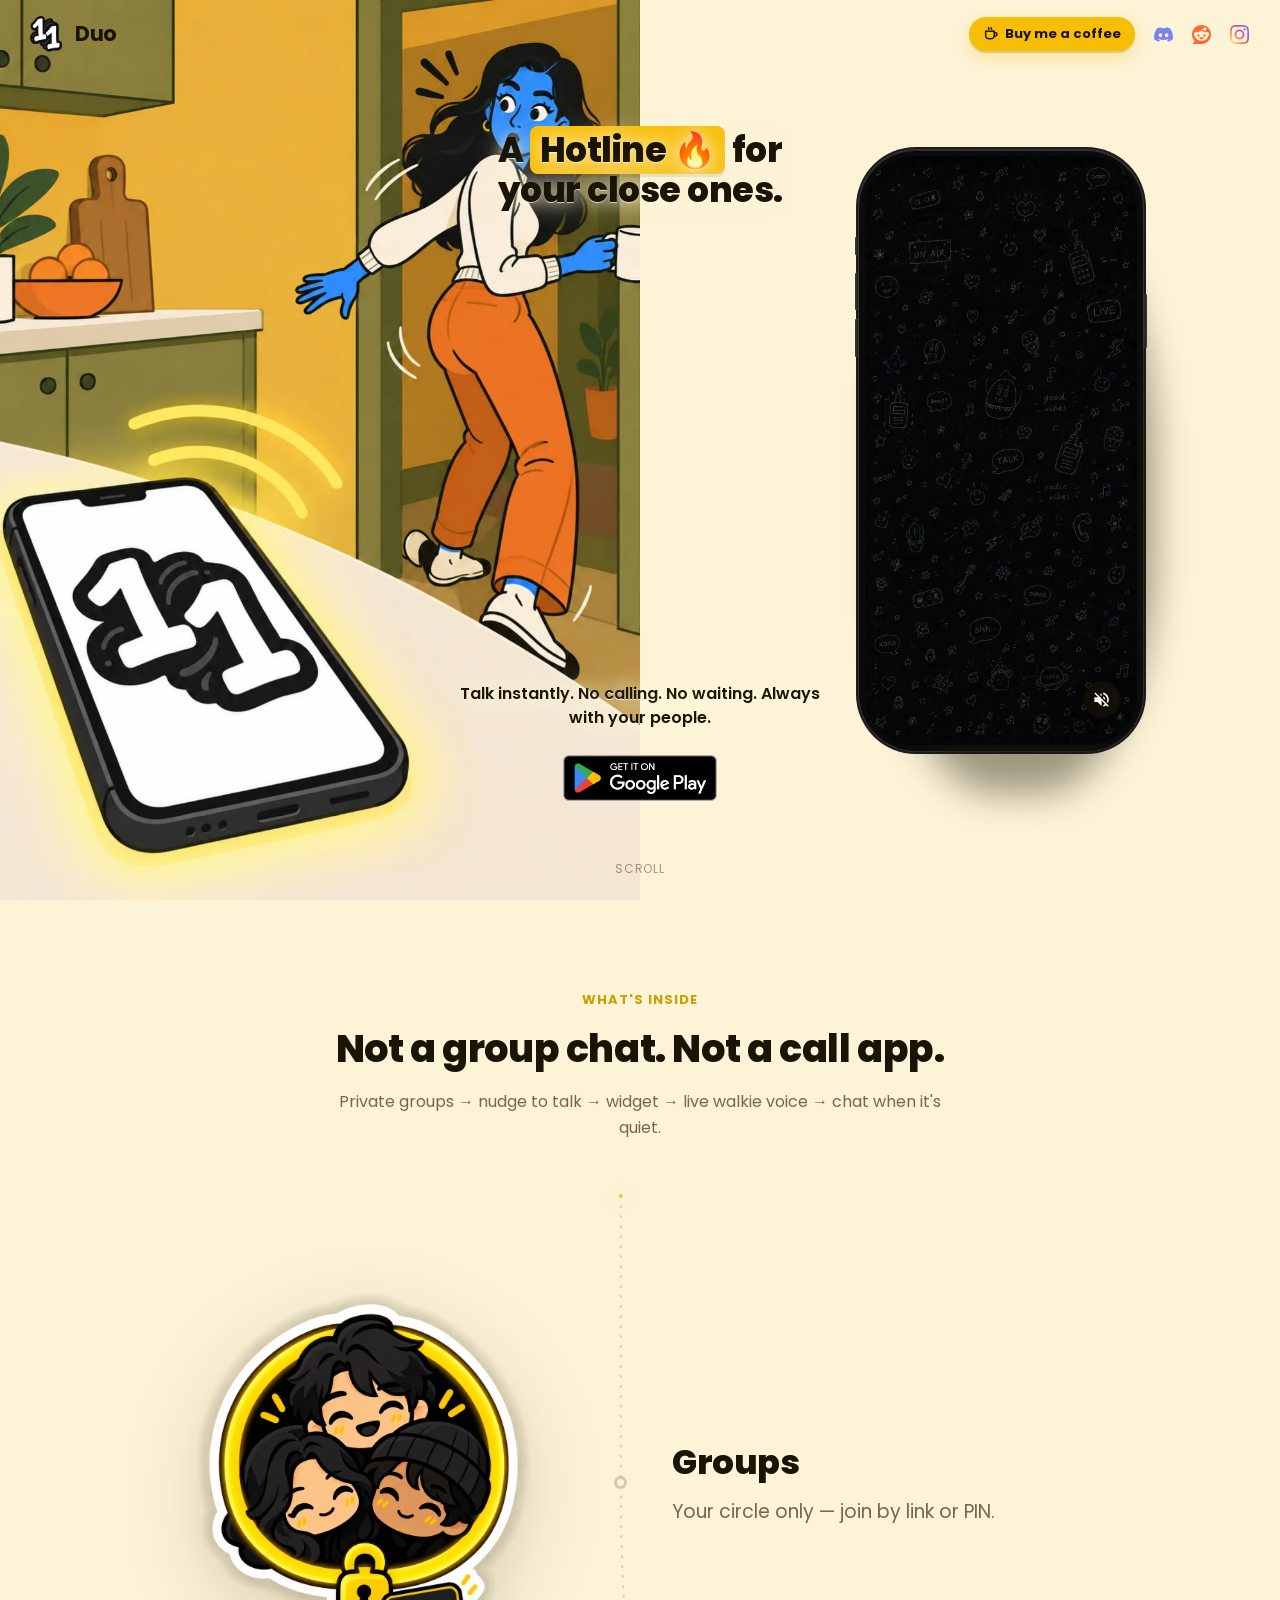
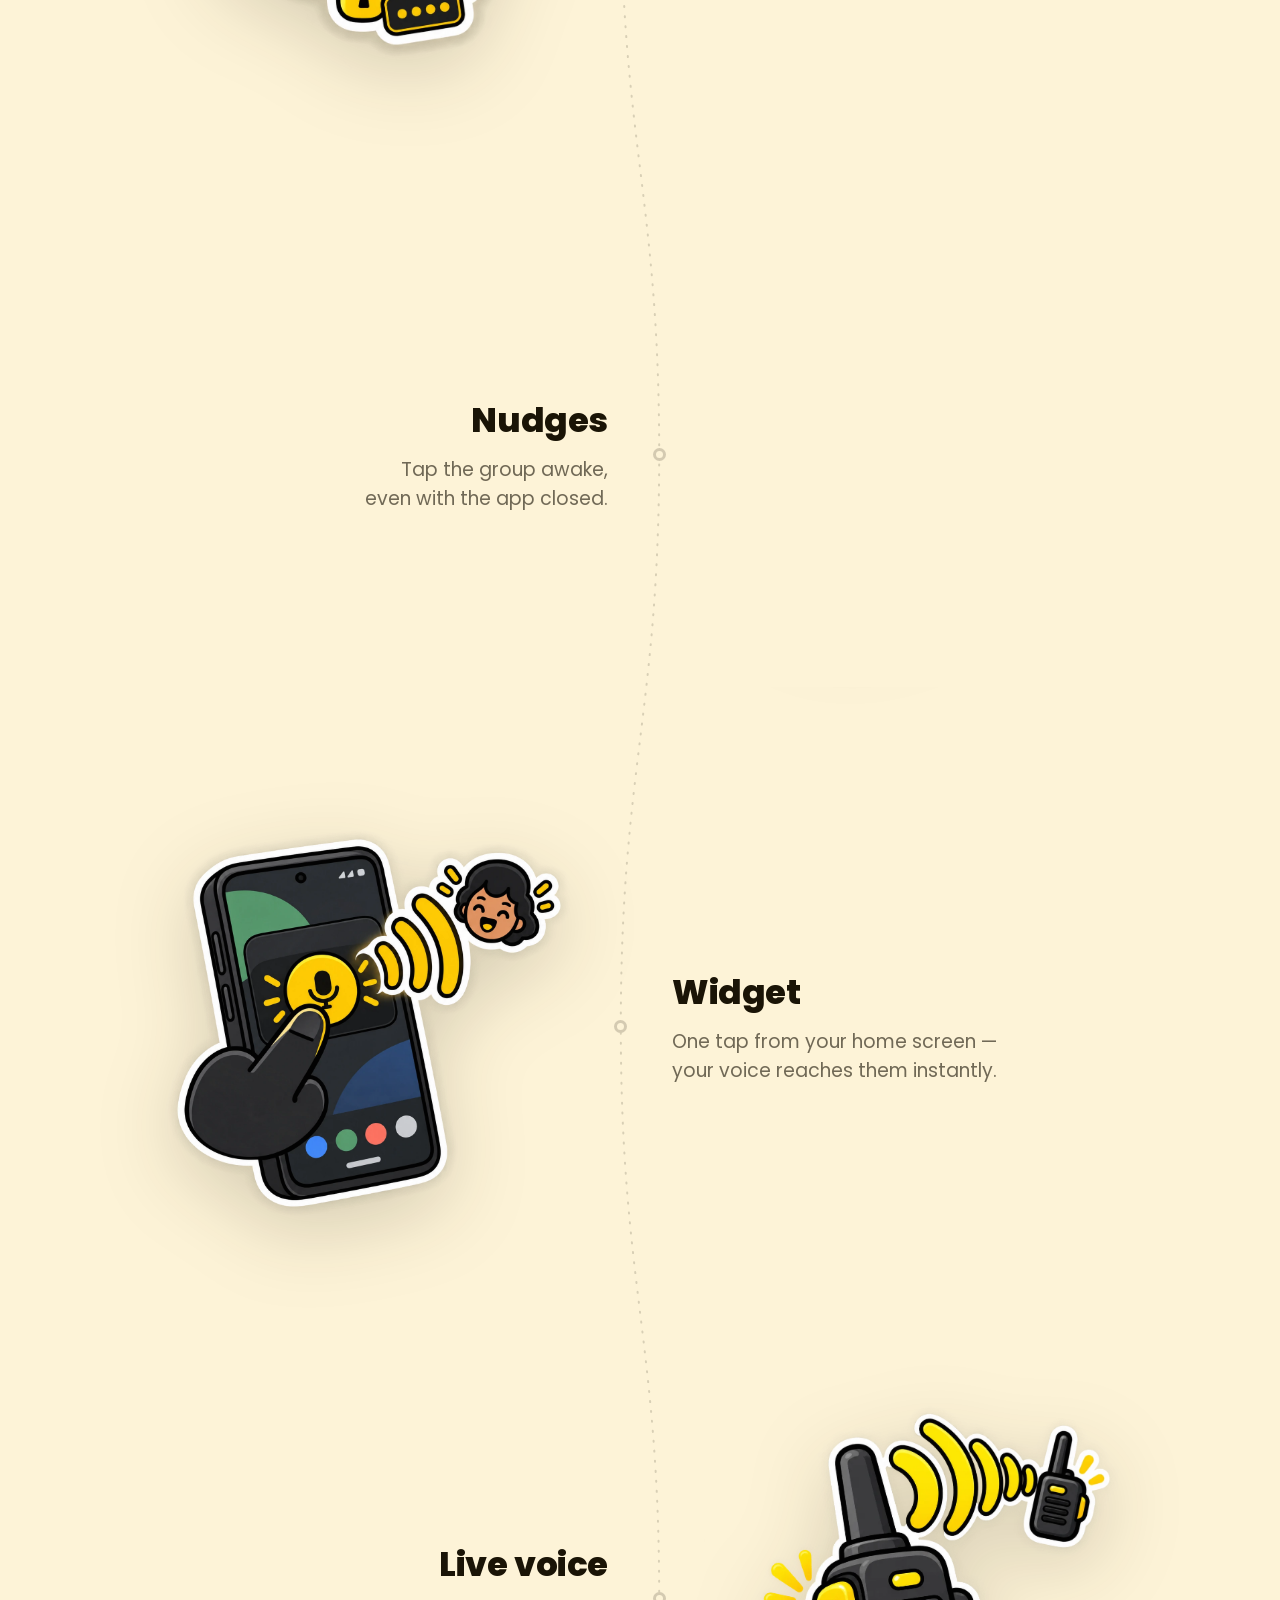
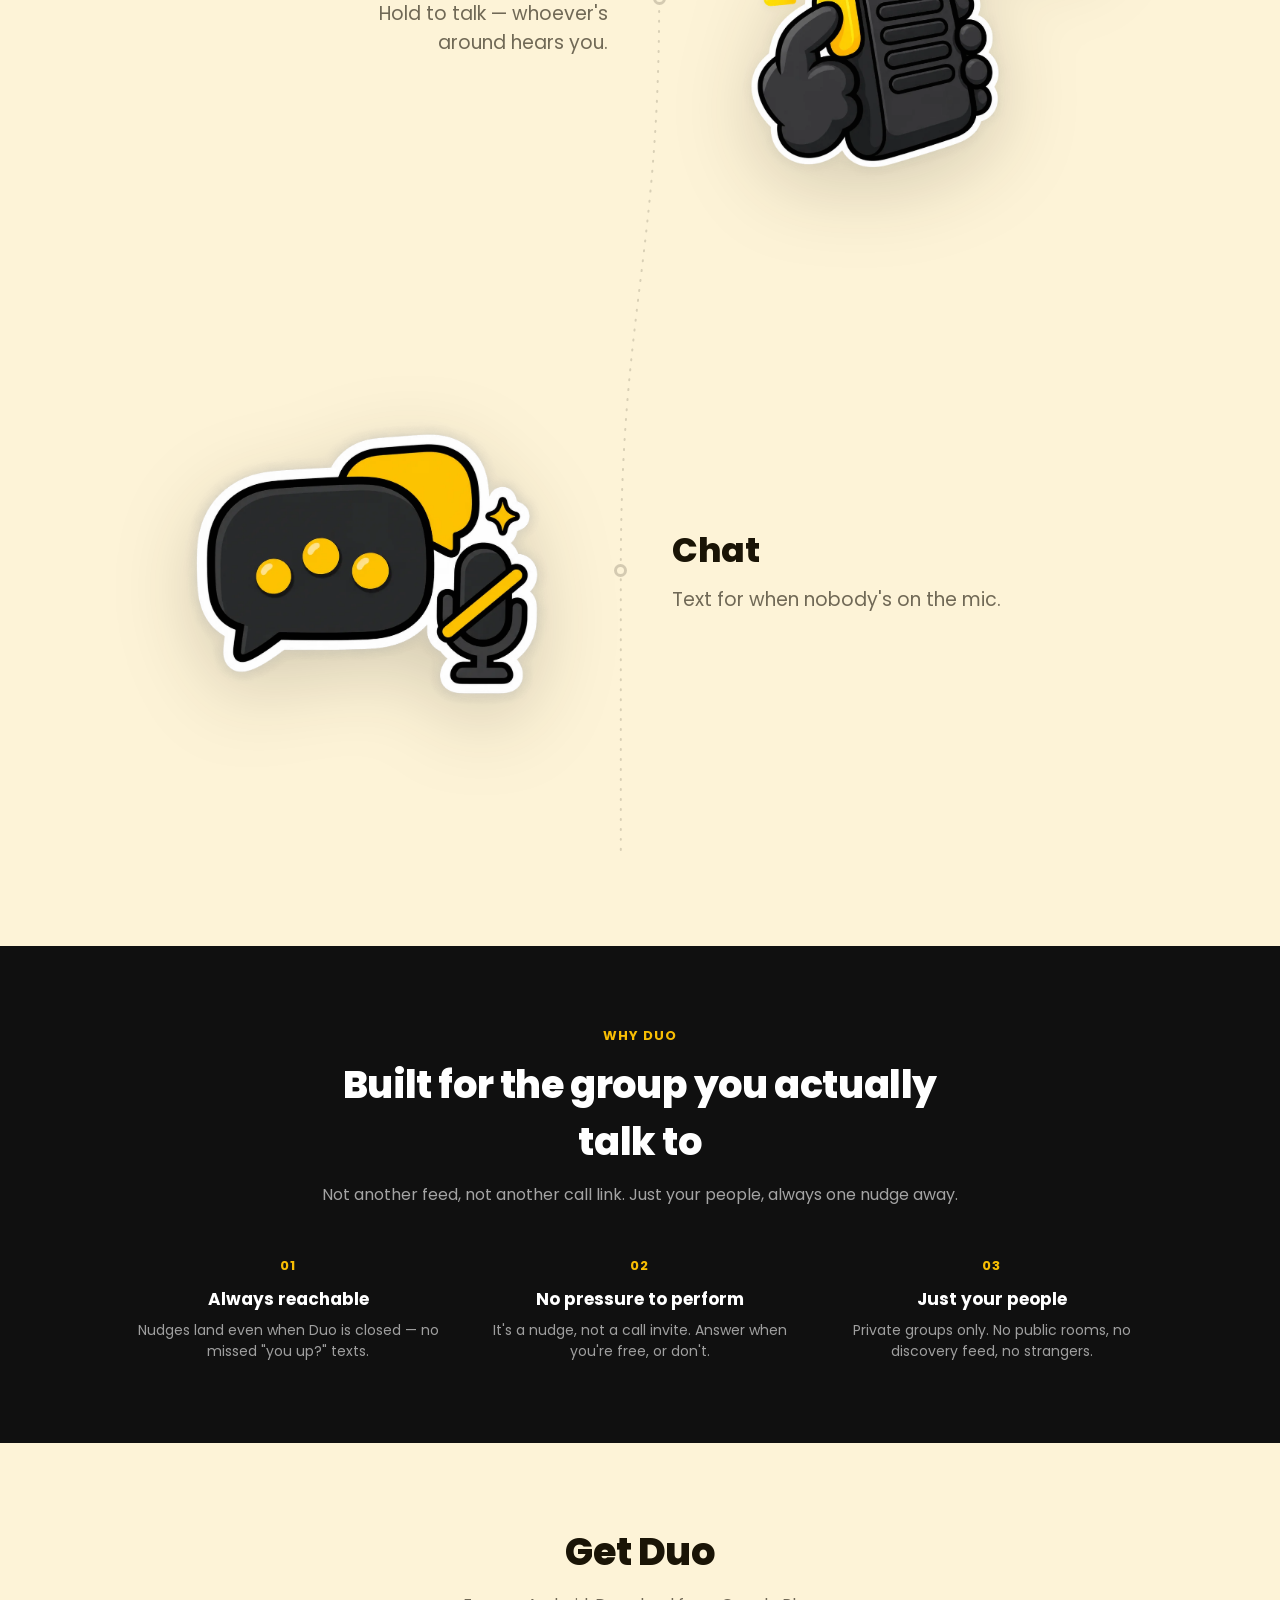
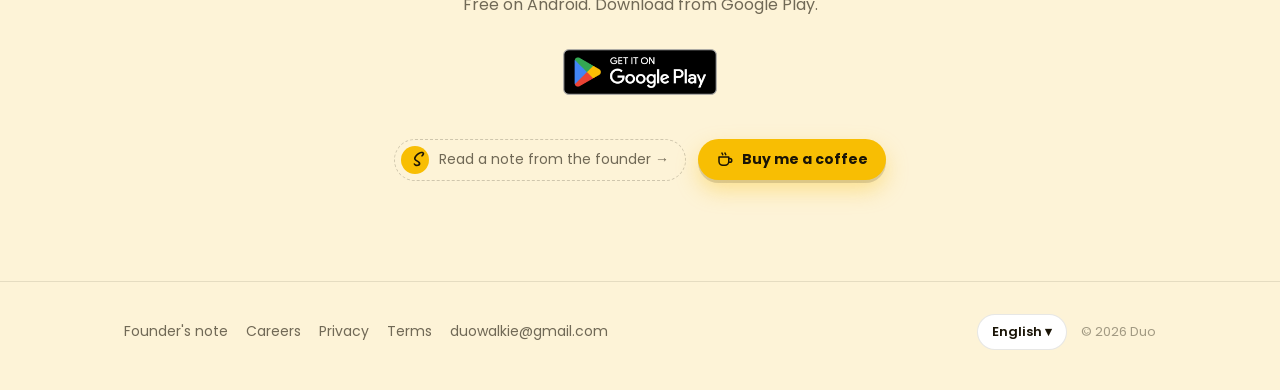
==== commit d3b21507: "Update hero tagline to Hotline, widget copy to instant, soften phone shadow Co-authored-by: Cursor <" ====
--- a/index.html
+++ b/index.html
@@ -52,7 +52,7 @@
     <div class="hero-stage">
       <div class="hero-copy">
         <h1 class="hero-tagline" data-i18n="hero.tagline">
-          A <span class="accent">walkie-talkie</span> for your close ones.
+          A <span class="accent">Hotline 🔥</span> for your close ones.
         </h1>
 
         <!-- <p class="hero-sub" data-i18n="hero.sub">
@@ -227,7 +227,7 @@
           </div>
           <div class="feature-say">
             <h3 data-i18n="features.widget.title">Widget</h3>
-            <p data-i18n="features.widget.body">One tap from your home screen — your voice reaches them in 5 secs.</p>
+            <p data-i18n="features.widget.body">One tap from your home screen — your voice reaches them instantly.</p>
           </div>
         </article>
 
--- a/css/style.css
+++ b/css/style.css
@@ -363,10 +363,24 @@
   box-shadow:
     0 0 0 1px rgba(255, 255, 255, 0.1),
     0 0 0 3px #1c1c1e,
-    0 26px 52px rgba(26, 20, 6, 0.3),
     inset 0 1px 0 rgba(255, 255, 255, 0.14);
   z-index: 3;
   will-change: transform;
+}
+
+/* Soft shadow sitting behind the phone, offset down-right with the light */
+.phone-shell::before {
+  content: "";
+  position: absolute;
+  z-index: -1;
+  pointer-events: none;
+  top: 10%;
+  left: 8%;
+  right: -4%;
+  bottom: -7%;
+  border-radius: 42%;
+  background: rgba(26, 20, 6, 0.42);
+  filter: blur(18px);
 }
 
 /* hardware buttons */
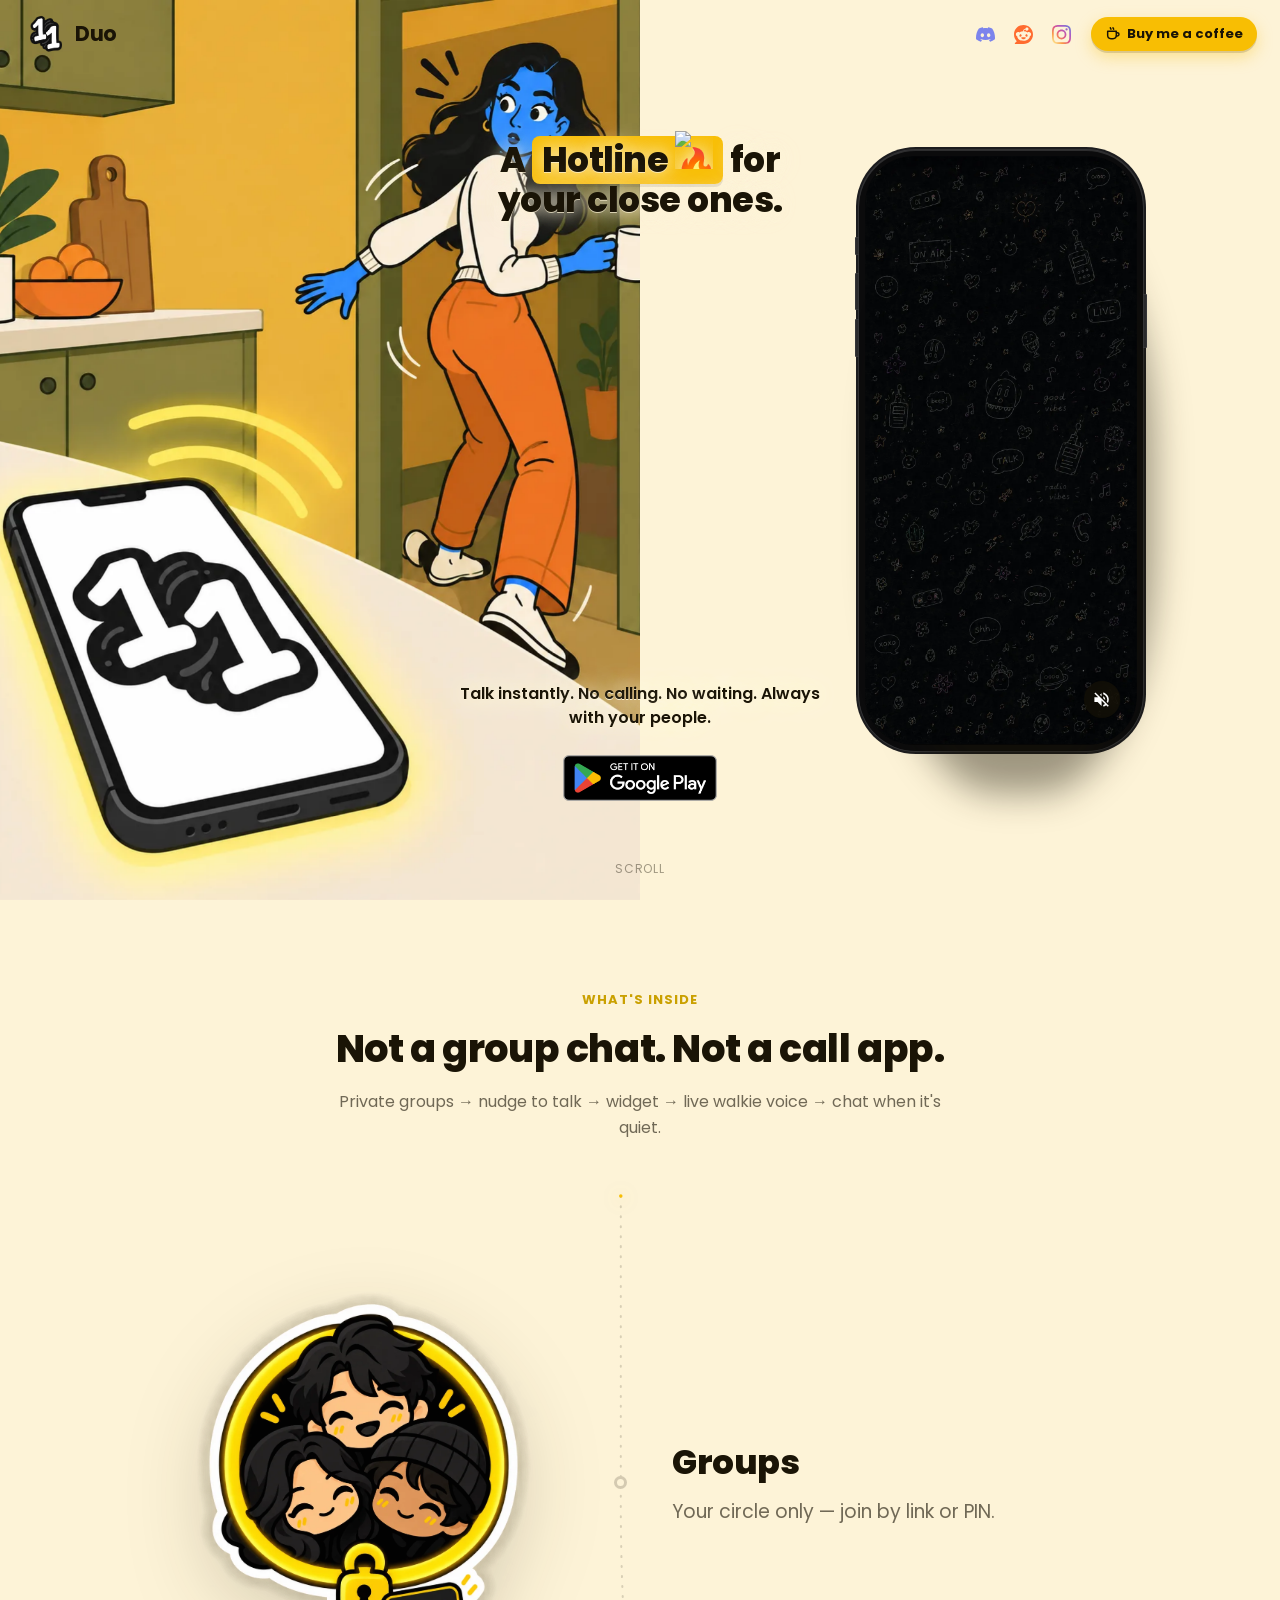
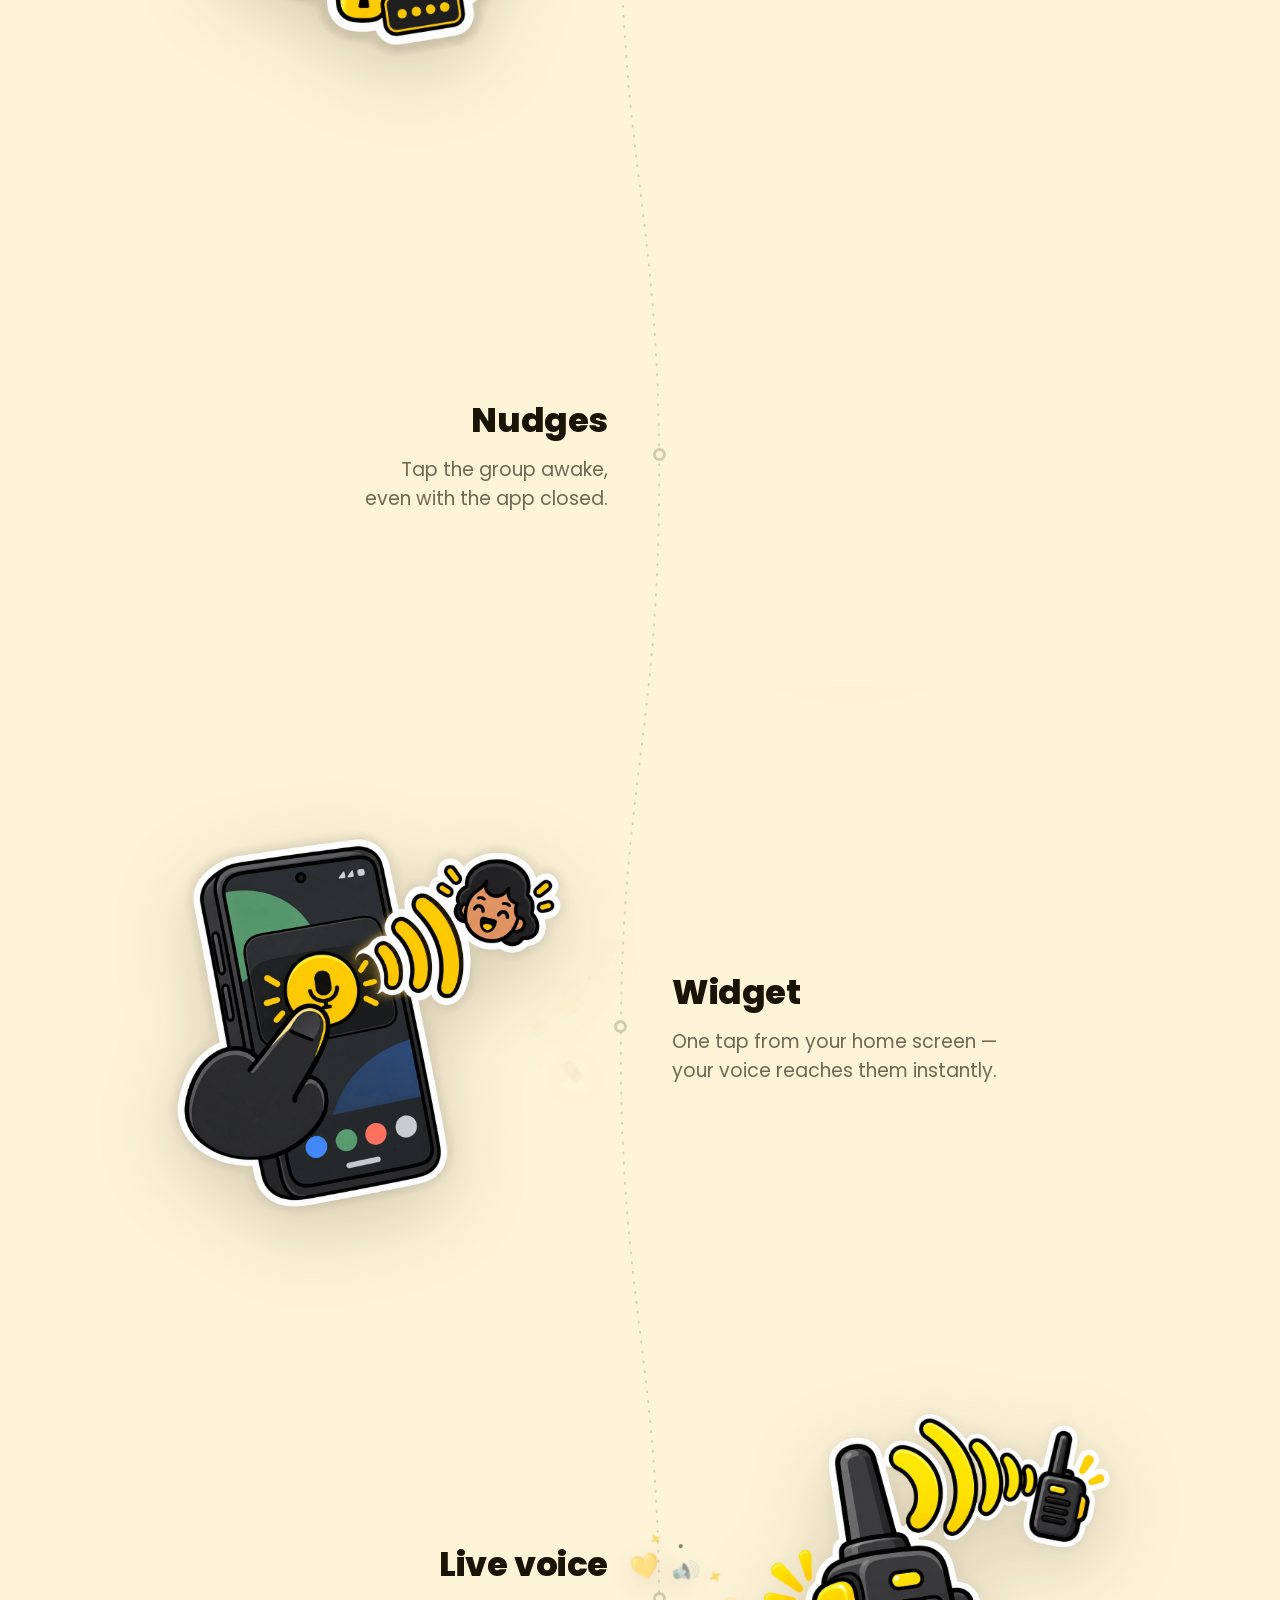
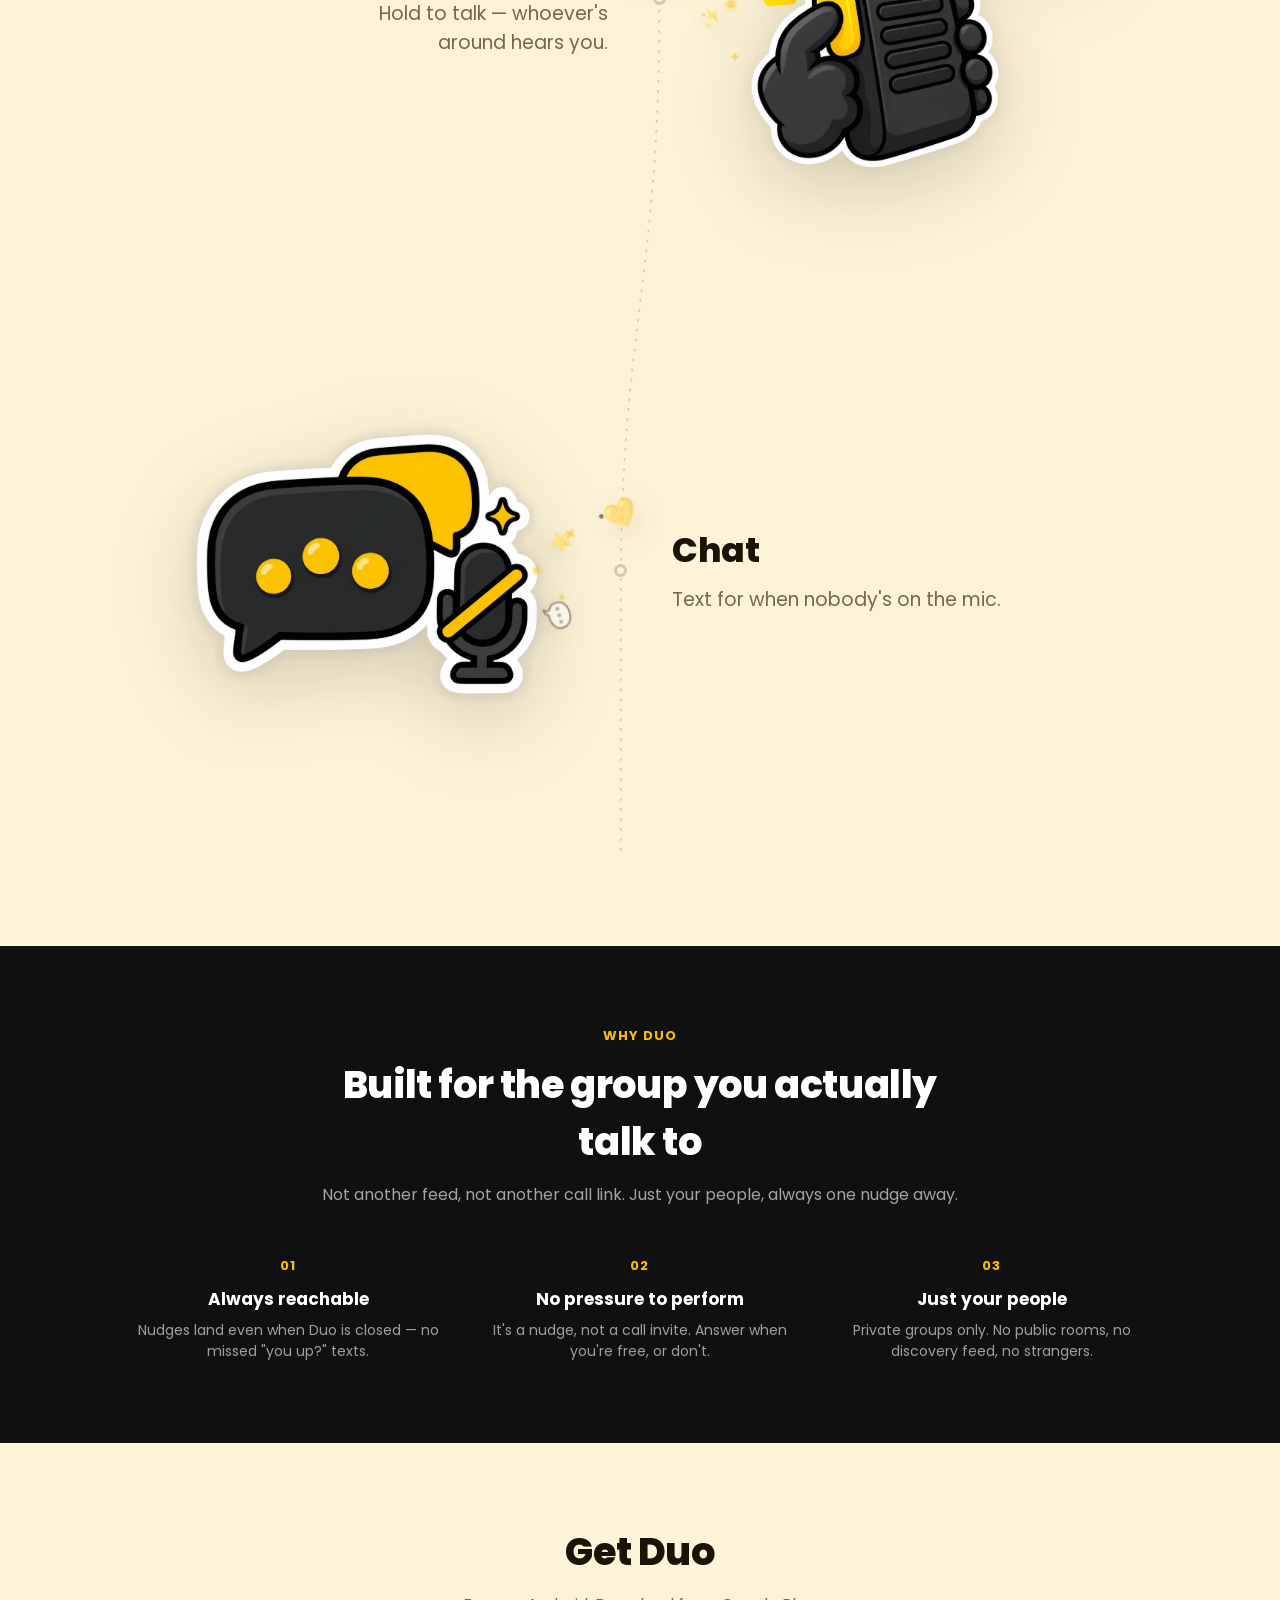
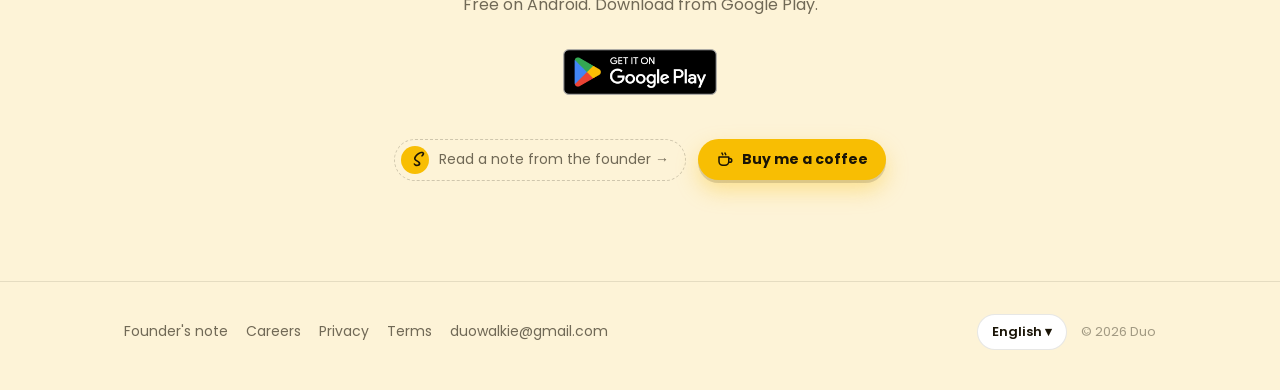
==== commit 33027a37: "Animated fire emoji in hero, grouped header actions, feature milestone celebrations Co-authored-by: " ====
--- a/index.html
+++ b/index.html
@@ -29,21 +29,23 @@
         <span class="brand-name">Duo</span>
       </a>
 
-      <nav class="social-list" aria-label="Duo on social media">
+      <div class="header-actions">
+        <nav class="social-list" aria-label="Duo on social media">
+          <a class="social-link" href="https://discord.com/invite/8R8MMz2Cd" target="_blank" rel="noopener" aria-label="Duo on Discord">
+            <img src="assets/icons/discord.svg" alt="" width="18" height="18" loading="lazy" decoding="async" />
+          </a>
+          <a class="social-link" href="https://www.reddit.com/r/DuoWalkie/" target="_blank" rel="noopener" aria-label="Duo on Reddit">
+            <img src="assets/icons/reddit.svg" alt="" width="18" height="18" loading="lazy" decoding="async" />
+          </a>
+          <a class="social-link" href="https://www.instagram.com/duo.walkie" target="_blank" rel="noopener" aria-label="Duo on Instagram">
+            <img src="assets/icons/instagram.svg" alt="" width="18" height="18" loading="lazy" decoding="async" />
+          </a>
+        </nav>
         <a class="header-coffee" href="https://buymeacoffee.com/shivanshch7" target="_blank" rel="noopener" aria-label="Buy me a coffee">
           <svg viewBox="0 0 24 24" width="16" height="16" fill="none" stroke="currentColor" stroke-width="2.2" stroke-linecap="round" stroke-linejoin="round" aria-hidden="true"><path d="M4 8h13v6a5 5 0 0 1-5 5H9a5 5 0 0 1-5-5V8z"/><path d="M17 10h1.5a2.5 2.5 0 0 1 0 5H17"/><path d="M8 2.5c0 1 1 1.5 1 2.5M12 2.5c0 1 1 1.5 1 2.5"/></svg>
           <span data-i18n="cta.coffee">Buy me a coffee</span>
         </a>
-        <a class="social-link" href="https://discord.com/invite/8R8MMz2Cd" target="_blank" rel="noopener" aria-label="Duo on Discord">
-          <img src="assets/icons/discord.svg" alt="" width="18" height="18" loading="lazy" decoding="async" />
-        </a>
-        <a class="social-link" href="https://www.reddit.com/r/DuoWalkie/" target="_blank" rel="noopener" aria-label="Duo on Reddit">
-          <img src="assets/icons/reddit.svg" alt="" width="18" height="18" loading="lazy" decoding="async" />
-        </a>
-        <a class="social-link" href="https://www.instagram.com/duo.walkie" target="_blank" rel="noopener" aria-label="Duo on Instagram">
-          <img src="assets/icons/instagram.svg" alt="" width="18" height="18" loading="lazy" decoding="async" />
-        </a>
-      </nav>
+      </div>
     </div>
   </header>
 
@@ -52,7 +54,7 @@
     <div class="hero-stage">
       <div class="hero-copy">
         <h1 class="hero-tagline" data-i18n="hero.tagline">
-          A <span class="accent">Hotline 🔥</span> for your close ones.
+          A <span class="accent">Hotline <picture class="live-emoji"><source srcset="https://fonts.gstatic.com/s/e/notoemoji/latest/1f525/512.webp" type="image/webp"><img src="https://fonts.gstatic.com/s/e/notoemoji/latest/1f525/512.gif" alt="🔥" width="32" height="32"></picture></span> for your close ones.
         </h1>
 
         <!-- <p class="hero-sub" data-i18n="hero.sub">
@@ -189,7 +191,7 @@
           <path class="feature-line-flow" fill="none" vector-effect="non-scaling-stroke" />
         </svg>
 
-        <article class="feature reveal">
+        <article class="feature reveal" data-feature="groups">
           <span class="feature-node" aria-hidden="true"></span>
           <div class="feature-art">
             <picture>
@@ -203,7 +205,7 @@
           </div>
         </article>
 
-        <article class="feature reveal">
+        <article class="feature reveal" data-feature="nudges">
           <span class="feature-node" aria-hidden="true"></span>
           <div class="feature-art">
             <picture>
@@ -217,7 +219,7 @@
           </div>
         </article>
 
-        <article class="feature reveal">
+        <article class="feature reveal" data-feature="widget">
           <span class="feature-node" aria-hidden="true"></span>
           <div class="feature-art">
             <picture>
@@ -231,7 +233,7 @@
           </div>
         </article>
 
-        <article class="feature reveal">
+        <article class="feature reveal" data-feature="voice">
           <span class="feature-node" aria-hidden="true"></span>
           <div class="feature-art">
             <picture>
@@ -245,7 +247,7 @@
           </div>
         </article>
 
-        <article class="feature reveal">
+        <article class="feature reveal" data-feature="chat">
           <span class="feature-node" aria-hidden="true"></span>
           <div class="feature-art">
             <picture>
--- a/css/style.css
+++ b/css/style.css
@@ -65,7 +65,7 @@
   backdrop-filter: blur(6px);
 }
 
-/* full bleed: brand hard left, socials hard right */
+/* full bleed: brand hard left, socials then the CTA hard right */
 .site-header .wrap {
   max-width: none;
   display: flex;
@@ -92,7 +92,13 @@
   line-height: 1;
 }
 
-/* ---------- social links (header, top right) ---------- */
+/* ---------- social links (header, left of the CTA) ---------- */
+
+.header-actions {
+  display: flex;
+  align-items: center;
+  gap: 8px;
+}
 
 .social-list {
   display: flex;
@@ -325,6 +331,13 @@
   padding: 0 10px;
   border-radius: 8px;
   box-shadow: 0 3px 0 rgba(26,20,6,0.12);
+}
+
+.live-emoji img {
+  display: inline-block;
+  width: 1.1em;
+  height: 1.1em;
+  vertical-align: -0.18em;
 }
 
 .hero-sub {
@@ -588,6 +601,12 @@
   padding: clamp(36px, 6vw, 76px) 0;
   position: relative;
   z-index: 1;
+  scroll-snap-align: center;
+  scroll-margin: 8vh;
+}
+
+@media (pointer: coarse) and (prefers-reduced-motion: no-preference) {
+  .feature { scroll-snap-stop: always; }
 }
 
 .feature:nth-of-type(even) .feature-art { order: 2; }
@@ -642,6 +661,115 @@
   transform: scale(1.12);
 }
 
+.feature-node.is-celebrating::after {
+  content: "";
+  position: absolute;
+  inset: -7px;
+  border-radius: inherit;
+  border: 2px solid var(--yellow);
+  animation: node-ring 720ms ease-out forwards;
+  pointer-events: none;
+}
+
+@keyframes node-ring {
+  0% { transform: scale(0.55); opacity: 0.95; }
+  100% { transform: scale(2.6); opacity: 0; }
+}
+
+/* Milestone celebration: a sticker pops at the dot, and a short burst
+   of emoji plus sparks falls away with gravity. */
+.milestone-burst {
+  position: absolute;
+  left: 50%;
+  top: 50%;
+  width: 0;
+  height: 0;
+  z-index: 4;
+  pointer-events: none;
+  overflow: visible;
+}
+
+.burst-bit {
+  position: absolute;
+  left: 0;
+  top: 0;
+  line-height: 1;
+  font-size: 22px;
+  font-family: "Apple Color Emoji", "Segoe UI Emoji", "Noto Color Emoji", sans-serif;
+  user-select: none;
+  will-change: transform, opacity;
+  filter: drop-shadow(0 8px 10px rgba(26, 20, 6, 0.18));
+}
+
+.burst-spark {
+  width: 9px;
+  height: 9px;
+  border-radius: 50%;
+  background: var(--yellow);
+  box-shadow: 0 0 0 4px rgba(248, 190, 3, 0.28);
+  font-size: 0;
+  filter: none;
+}
+
+.burst-spark.is-ink {
+  width: 6px;
+  height: 6px;
+  background: var(--ink);
+  box-shadow: none;
+}
+
+.burst-spark.is-star {
+  width: 12px;
+  height: 12px;
+  border-radius: 1px;
+  background: var(--yellow);
+  box-shadow: none;
+  clip-path: polygon(50% 0%, 62% 35%, 100% 50%, 62% 65%, 50% 100%, 38% 65%, 0% 50%, 38% 35%);
+}
+
+.milestone-sticker {
+  position: absolute;
+  left: 50%;
+  top: 50%;
+  width: 46px;
+  height: 46px;
+  margin: -80px 0 0 -23px;
+  border-radius: 14px;
+  background: var(--yellow);
+  color: var(--ink);
+  display: grid;
+  place-items: center;
+  z-index: 5;
+  pointer-events: none;
+  box-shadow:
+    0 4px 0 rgba(26, 20, 6, 0.12),
+    0 16px 28px rgba(26, 20, 6, 0.16);
+  animation: sticker-pop 860ms cubic-bezier(0.16, 0.84, 0.24, 1) forwards;
+}
+
+.milestone-sticker svg { display: block; width: 22px; height: 22px; }
+
+.feature:nth-of-type(odd) .milestone-sticker { margin-left: -42px; }
+.feature:nth-of-type(even) .milestone-sticker { margin-left: -4px; }
+
+@keyframes sticker-pop {
+  0% { transform: scale(0.15) rotate(-16deg); opacity: 0; }
+  28% { transform: scale(1.14) rotate(8deg); opacity: 1; }
+  48% { transform: scale(0.96) rotate(-3deg); opacity: 1; }
+  68% { transform: scale(1.04) rotate(2deg); opacity: 1; }
+  100% { transform: scale(0.9) rotate(0deg) translateY(-10px); opacity: 0; }
+}
+
+.feature.is-celebrating .feature-art img {
+  animation: art-pop 760ms cubic-bezier(0.18, 0.9, 0.22, 1);
+}
+
+@keyframes art-pop {
+  0% { transform: scale(0.92) rotate(-2deg); }
+  42% { transform: scale(1.05) rotate(1.4deg); }
+  100% { transform: scale(1) rotate(0deg); }
+}
+
 .feature-art img {
   width: 100%;
   max-width: 420px;
@@ -649,6 +777,13 @@
   margin: 0 auto;
   filter: drop-shadow(0 22px 40px rgba(26, 20, 6, 0.18));
 }
+
+.feature-say {
+  position: relative;
+  z-index: 4;
+}
+
+.feature-art { position: relative; z-index: 1; }
 
 .feature-say h3 {
   font-size: clamp(24px, 3.4vw, 34px);
@@ -940,6 +1075,9 @@
   .feature-list { --bow: 0px; }
   .feature-node,
   .feature:nth-of-type(even) .feature-node { left: 6px; }
+
+  .feature:nth-of-type(odd) .milestone-sticker,
+  .feature:nth-of-type(even) .milestone-sticker { margin-left: -23px; }
 }
 
 @media (max-width: 720px) {
@@ -985,6 +1123,13 @@
   }
 }
 
+@media (pointer: coarse) and (prefers-reduced-motion: no-preference) {
+  html {
+    scroll-snap-type: y proximity;
+    scroll-padding-top: var(--header-h);
+  }
+}
+
 @media (prefers-reduced-motion: reduce) {
   /* no travel — the slides cross-fade in place instead */
   .hero-slide {
@@ -995,7 +1140,11 @@
   .hero-slide.is-active { opacity: 1; }
   .hero-slide.is-parked { transition: none; }
   .reveal { opacity: 1; transform: none; transition: none; }
+  .feature { scroll-snap-align: none; scroll-snap-stop: normal; }
   .feature-node { transition: none; }
+  .feature-node.is-celebrating::after,
+  .milestone-sticker,
+  .feature.is-celebrating .feature-art img { animation: none; }
   .phone-shell { transform: none !important; }
 }
 
@@ -1077,7 +1226,7 @@
   display: inline-flex;
   align-items: center;
   gap: 6px;
-  margin-right: 8px;
+  margin-left: 4px;
   padding: 7px 14px;
   border-radius: 999px;
   background: var(--yellow);
@@ -1095,7 +1244,7 @@
 }
 
 @media (max-width: 560px) {
-  .header-coffee { padding: 8px; margin-right: 4px; }
+  .header-coffee { padding: 8px; margin-left: 2px; }
   .header-coffee span { display: none; }
 }
 
